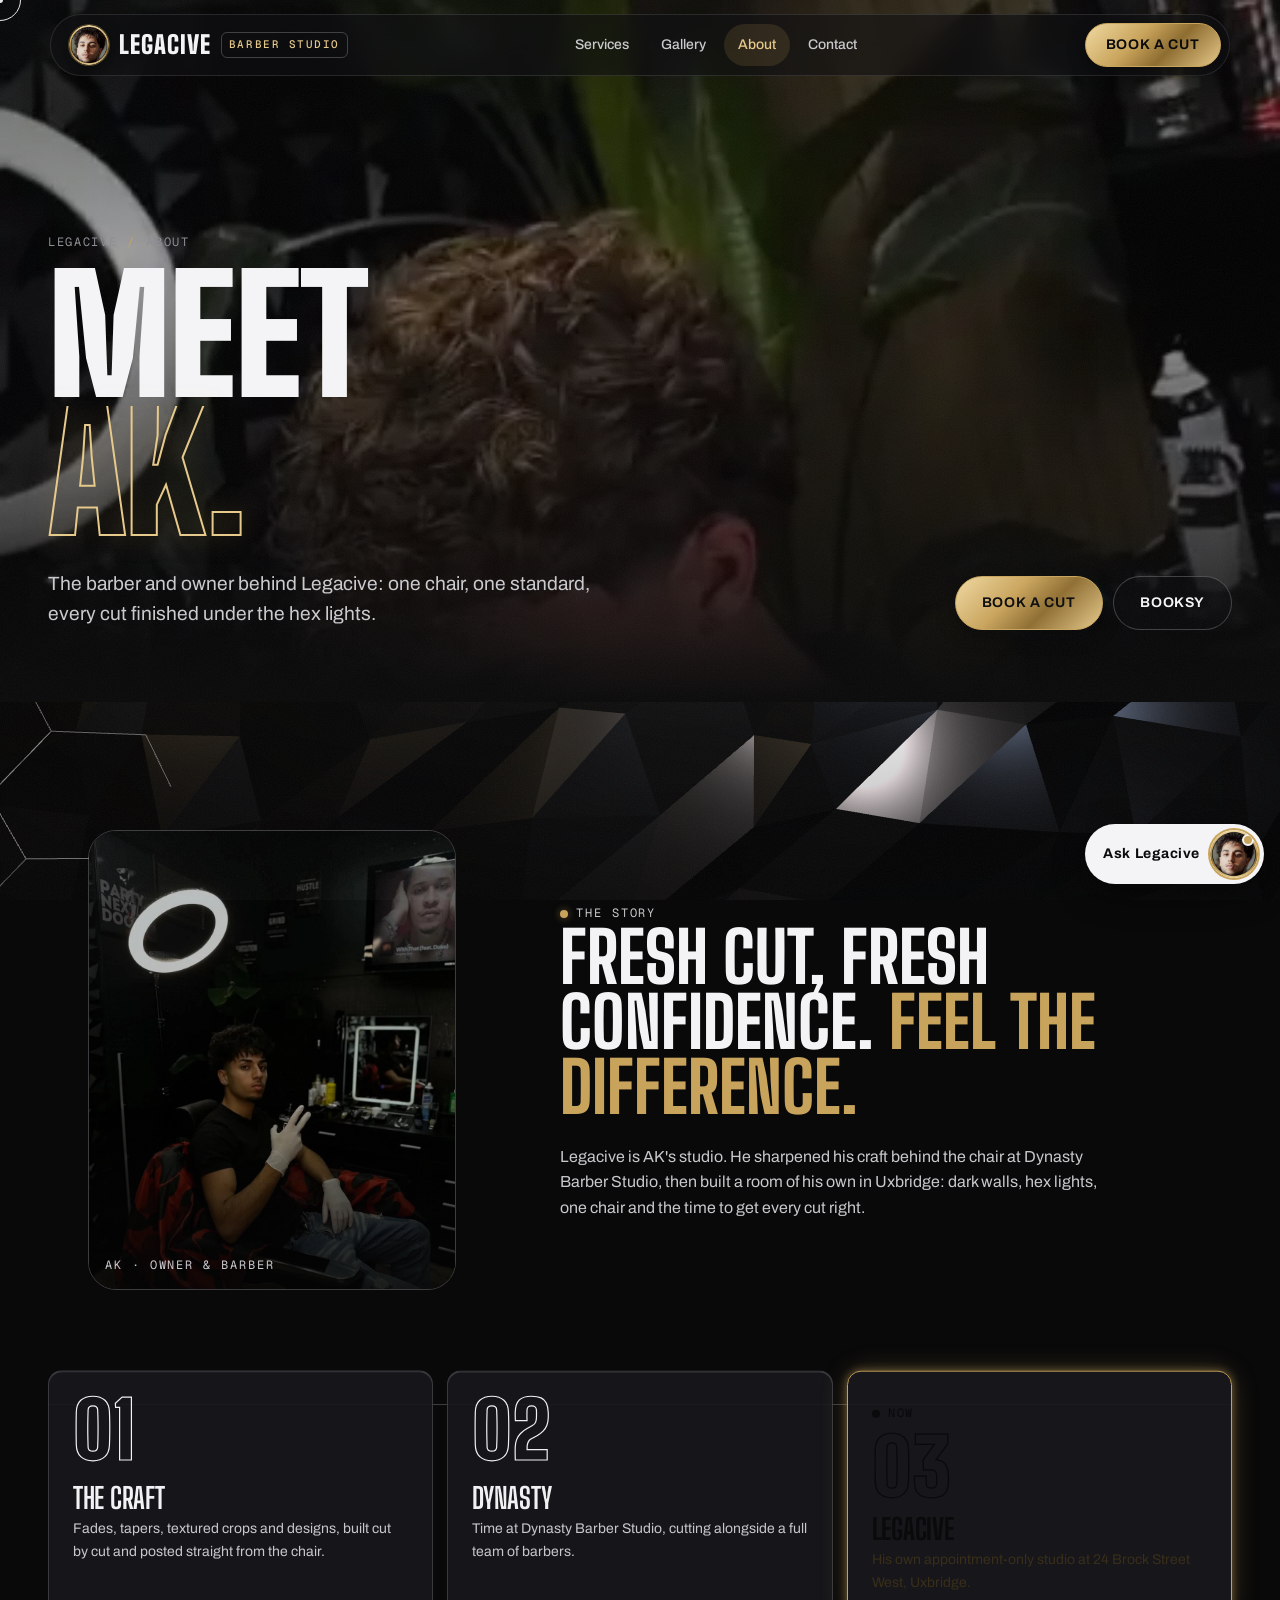
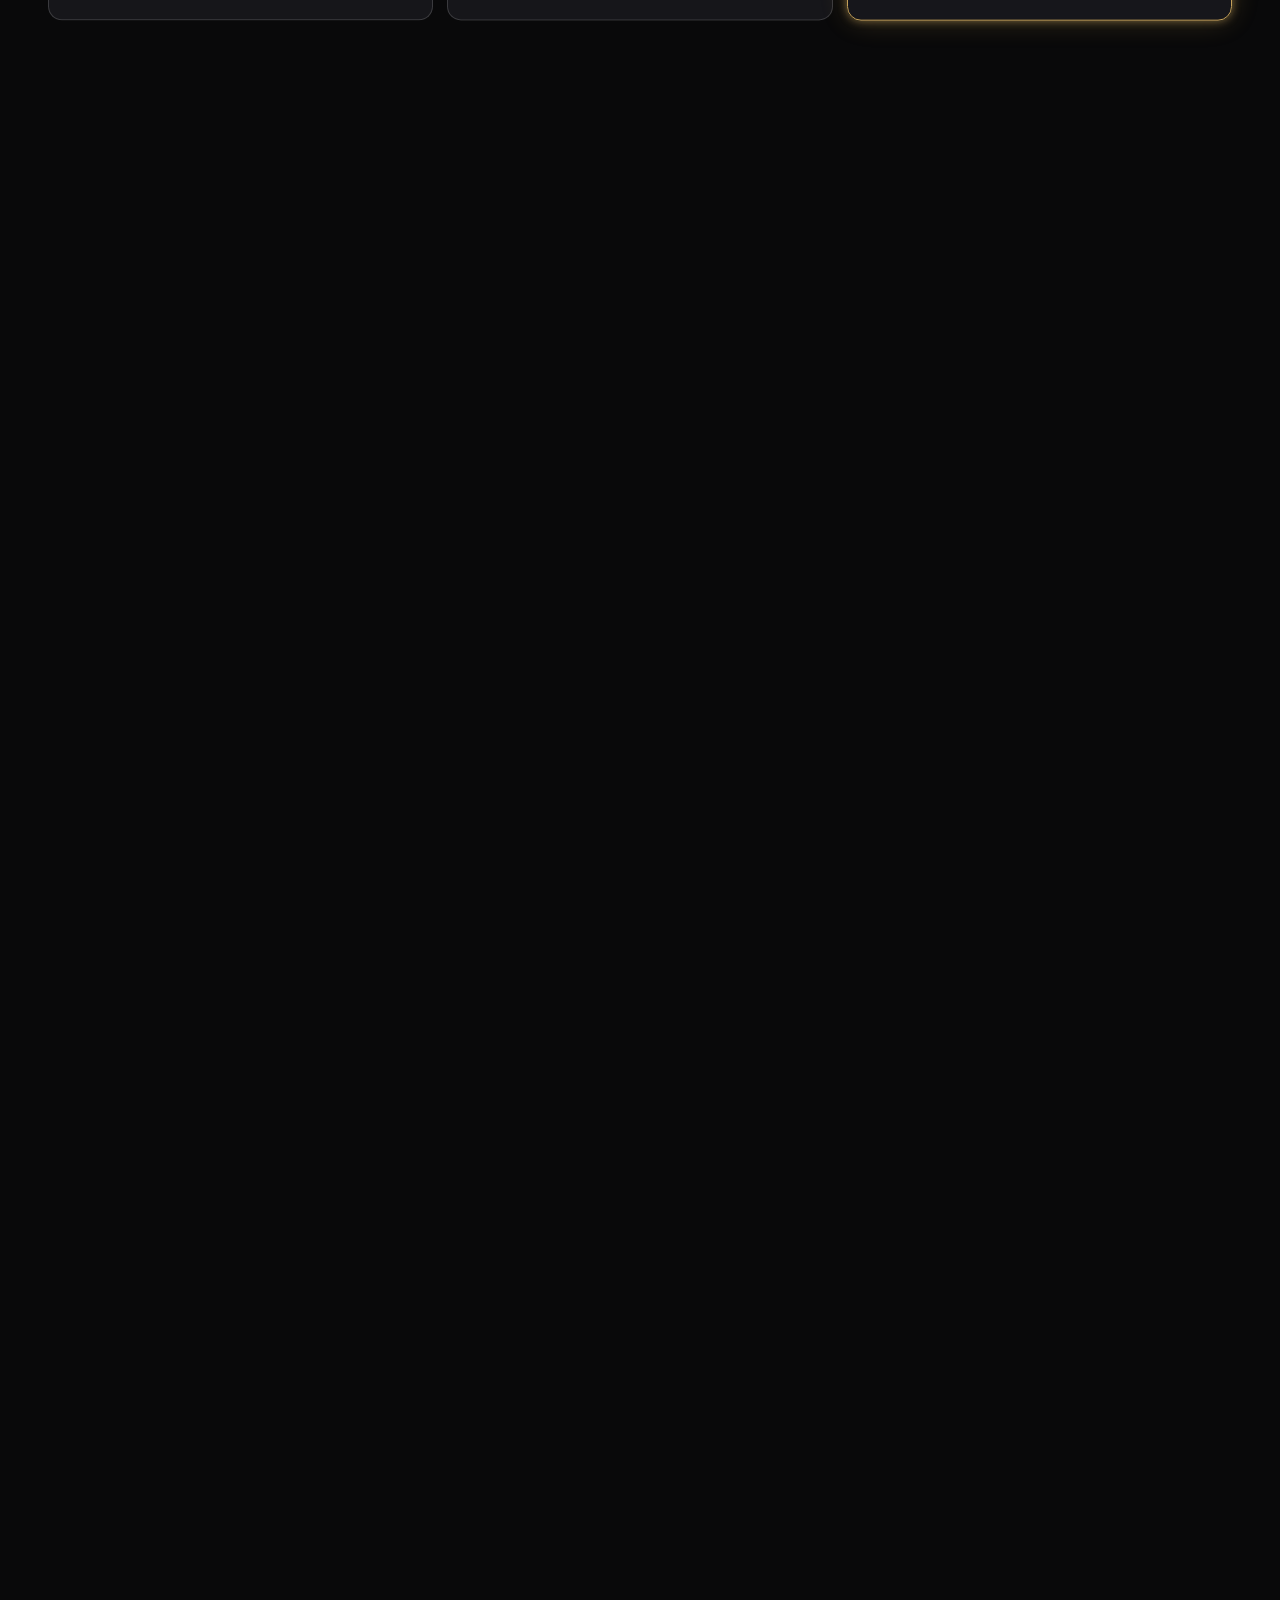
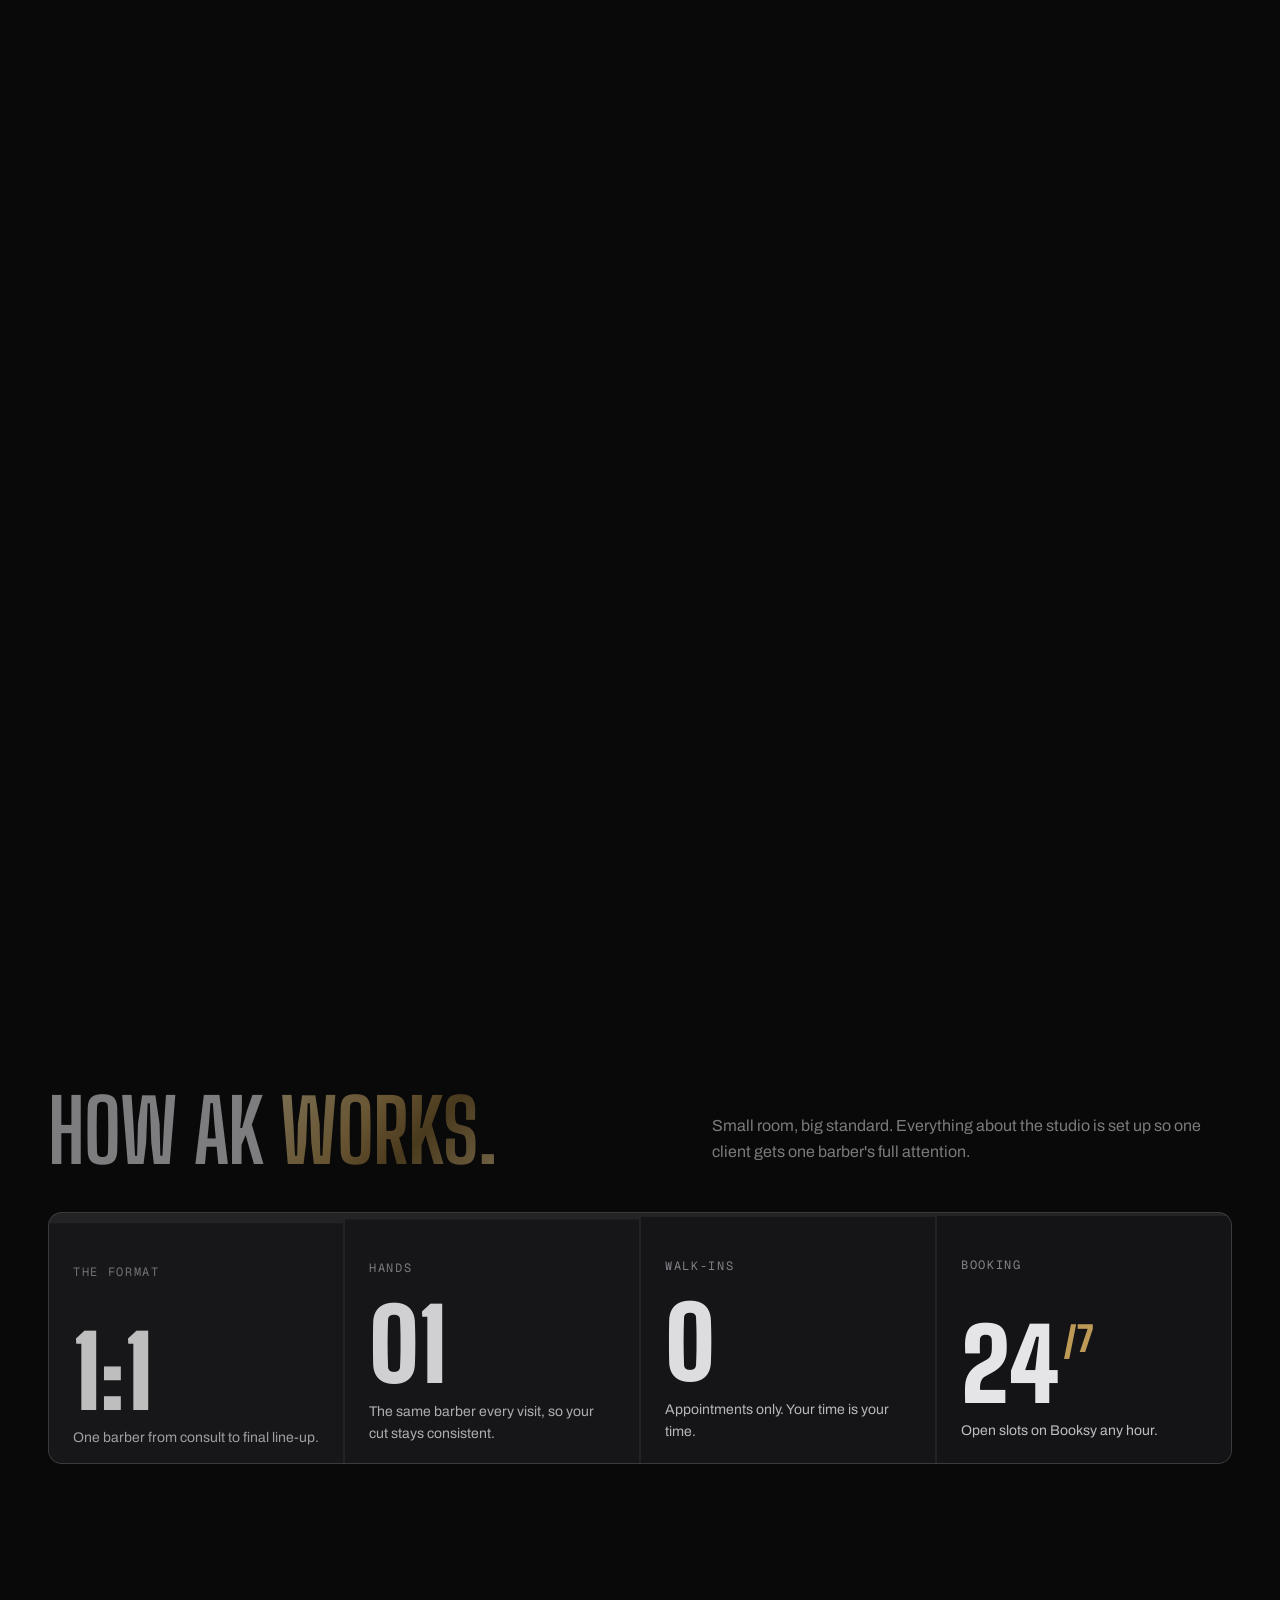
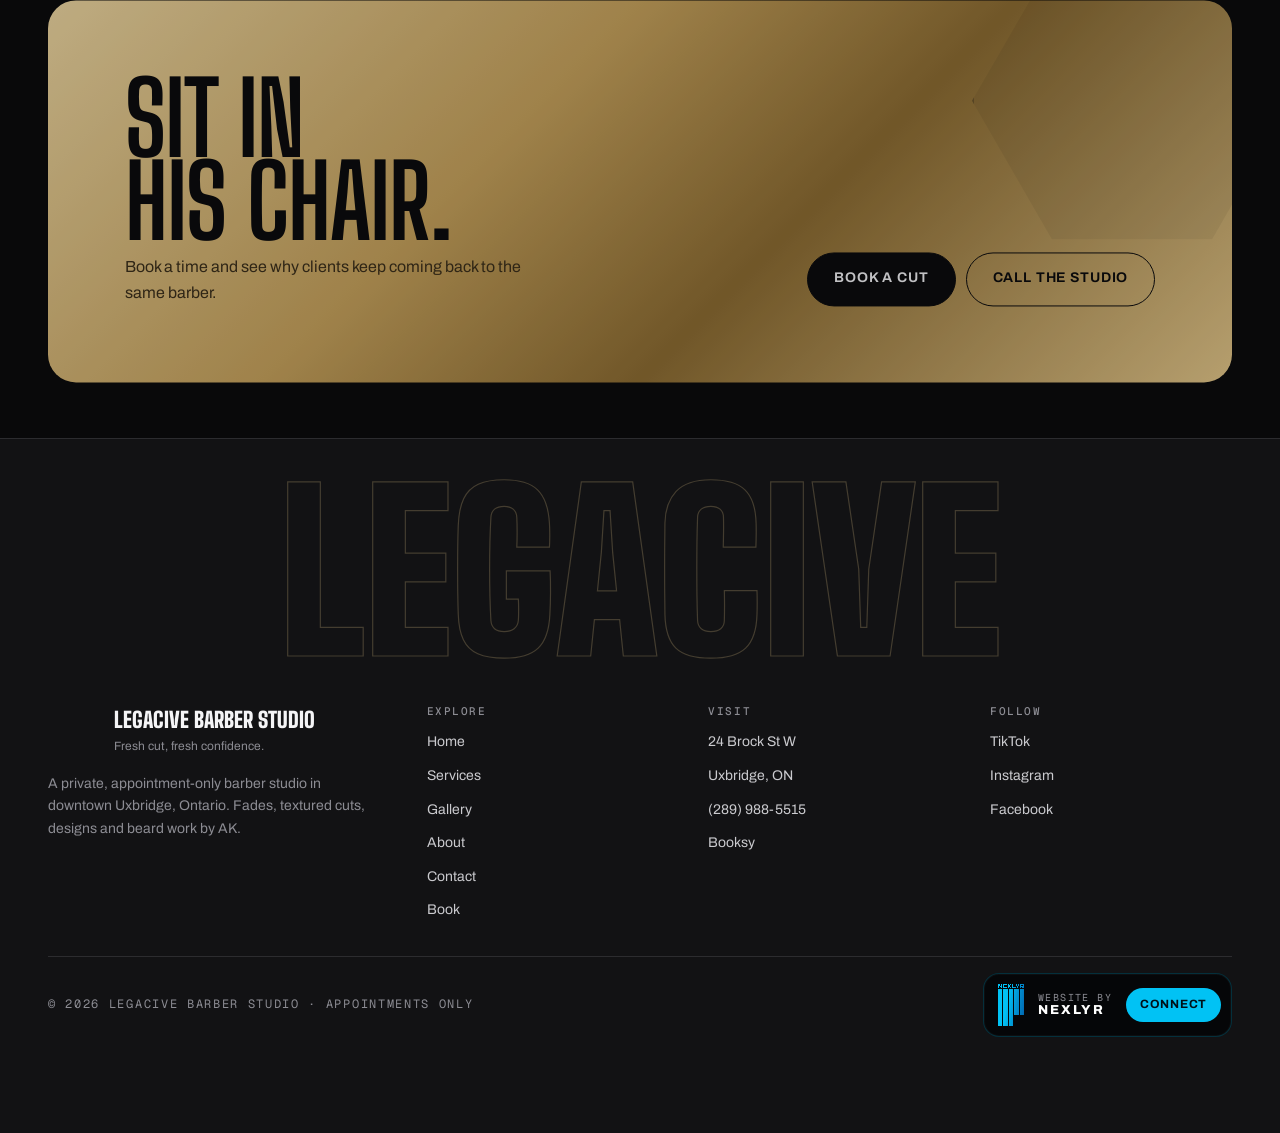
==== about.html @ 31c73467 "Rebuild as 6-page site with separate assets: face logo, hero showreel, page transitions, gallery gri" ====
<!doctype html>
<html lang="en">
<head>
<meta charset="utf-8">
<meta name="viewport" content="width=device-width, initial-scale=1, viewport-fit=cover">
<title>About AK · Legacive Barber Studio, Uxbridge</title>
<meta name="description" content="Meet AK, the barber and owner of Legacive Barber Studio, an appointment-only studio on Brock Street in Uxbridge, Ontario.">
<meta name="theme-color" content="#09090a">
<meta property="og:title" content="About AK · Legacive Barber Studio, Uxbridge">
<meta property="og:description" content="Meet AK, the barber and owner of Legacive Barber Studio, an appointment-only studio on Brock Street in Uxbridge, Ontario.">
<meta property="og:image" content="assets/img/logo.png">
<link rel="icon" type="image/png" href="favicon.png">
<link rel="apple-touch-icon" href="apple-touch-icon.png">
<link rel="preconnect" href="https://fonts.googleapis.com">
<link rel="preconnect" href="https://fonts.gstatic.com" crossorigin>
<link href="https://fonts.googleapis.com/css2?family=Big+Shoulders+Display:wght@600;800;900&amp;family=Archivo:wdth,wght@62..125,300..800&amp;family=Geist+Mono:wght@400;500&amp;display=swap" rel="stylesheet">
<link rel="stylesheet" href="assets/css/style.css">
<link rel="preload" as="script" href="assets/vendor/gsap.min.js">
<script>document.documentElement.classList.add('js');try{if(sessionStorage.getItem('lg_wipe')){document.documentElement.classList.add('is-entering');sessionStorage.removeItem('lg_wipe')}}catch(e){}</script>
<script type="application/ld+json">{"@context":"https://schema.org","@type":"BarberShop","name":"Legacive Barber Studio","image":"assets/img/logo.png","telephone":"+1-289-988-5515","priceRange":"$$","address":{"@type":"PostalAddress","streetAddress":"24 Brock Street W","addressLocality":"Uxbridge","addressRegion":"ON","addressCountry":"CA"},"url":"https://legacive.booksy.com/a","sameAs":["https://www.tiktok.com/@legacive.barbershop"]}</script>
</head>
<body data-page="about">
<a class="sr-only" href="#main">Skip to content</a>
<div class="bg-fallback" aria-hidden="true"></div>
<canvas id="bg" aria-hidden="true"></canvas>
<div class="veil" aria-hidden="true"></div>
<div class="grain" aria-hidden="true"></div>
<div class="progress" aria-hidden="true"></div>
<div class="wipe" aria-hidden="true"><div class="wipe__hex"></div><img class="wipe__logo" src="assets/img/logo.webp" alt=""></div>
<div class="cursor" aria-hidden="true"><span>VIEW</span></div><div class="cursor-dot" aria-hidden="true"></div>
<header class="nav" id="nav">
  <a href="index.html" class="brand" aria-label="Legacive Barber Studio home"><img class="brand__logo" src="assets/img/logo.webp" alt="" width="40" height="40">Legacive <b>BARBER STUDIO</b></a>
  <ul class="nav__links"><li><a href="services.html" data-nav="services">Services</a></li><li><a href="gallery.html" data-nav="gallery">Gallery</a></li><li><a href="about.html" data-nav="about">About</a></li><li><a href="contact.html" data-nav="contact">Contact</a></li></ul>
  <a href="book.html" class="btn btn--gold nav__cta mag" data-nav="book">Book a cut</a>
  <button class="nav__burger" aria-label="Open menu" aria-expanded="false" aria-controls="menu"><span></span></button>
</header>
<nav class="menu" id="menu" aria-label="Mobile"><a href="index.html" data-nav="home">Home <small>01</small></a><a href="services.html" data-nav="services">Services <small>02</small></a><a href="gallery.html" data-nav="gallery">Gallery <small>03</small></a><a href="about.html" data-nav="about">About <small>04</small></a><a href="contact.html" data-nav="contact">Contact <small>05</small></a><a href="book.html" data-nav="book">Book <small>06</small></a><a class="menu__call" href="tel:+12899885515">Call (289) 988-5515</a></nav>
<main id="main">
<section class="phero" aria-label="Meet AK.">
  <div class="phero__media"><img src="assets/img/poster_studio.webp" alt=""><video data-auto muted playsinline loop preload="metadata" poster="assets/img/poster_studio.webp" src="assets/video/studio.mp4" aria-hidden="true"></video></div>
  <div class="phero__inner wrap">
    <div class="crumbs mono"><a href="index.html">Legacive</a><span>/</span>About</div>
    <h1 aria-label="Meet AK."><span class="line split">Meet</span><span class="line split o">AK.</span></h1>
    <div class="phero__row"><p>The barber and owner behind Legacive: one chair, one standard, every cut finished under the hex lights.</p><div class="phero__acts"><a class="btn btn--gold mag" href="book.html">Book a cut</a><a class="btn btn--ghost mag" href="https://legacive.booksy.com/a" target="_blank" rel="noopener">Booksy</a></div></div>
  </div>
</section>
<section class="story" id="story" aria-labelledby="story-h">
  <div class="wrap">
    <div class="story__grid">
      <figure class="story__pic rv"><img src="assets/img/ak_chair.webp" alt="AK, barber and owner of Legacive, at his station" loading="lazy"><figcaption class="tag">AK · owner &amp; barber</figcaption></figure>
      <div class="story__copy">
        <span class="tag rv"><span class="dot"></span>The story</span><h2 id="story-h" class="sr-only">AK's story</h2>
        <blockquote class="rv">Fresh cut, fresh confidence. <span>Feel the difference.</span></blockquote>
        <p class="rv">Legacive is AK's studio. He sharpened his craft behind the chair at Dynasty Barber Studio, then built a room of his own in Uxbridge: dark walls, hex lights, one chair and the time to get every cut right.</p>
      </div>
    </div>
    <div class="timeline">
      <div class="glass rv"><span class="glass__v">01</span><h3>The craft</h3><p>Fades, tapers, textured crops and designs, built cut by cut and posted straight from the chair.</p></div>
      <div class="glass rv"><span class="glass__v">02</span><h3>Dynasty</h3><p>Time at Dynasty Barber Studio, cutting alongside a full team of barbers.</p></div>
      <div class="glass glass--now rv"><span class="tag"><span class="dot"></span>Now</span><span class="glass__v" style="display:block;margin-top:10px">03</span><h3>Legacive</h3><p>His own appointment-only studio at 24 Brock Street West, Uxbridge.</p></div>
    </div>
  </div>
</section>
<section class="ceil" id="studio" aria-labelledby="ceil-h">
  <div class="ceil__pin wrap">
    <div class="ceil__art" aria-hidden="true"><div class="ceil__photos"><img src="assets/img/hex.webp" alt=""><img src="assets/img/room.webp" alt=""><img src="assets/img/ak_chair.webp" alt=""></div><svg class="hex-svg hex-big" viewBox="-130 -130 260 260"></svg></div>
    <div class="ceil__copy">
      <span class="tag"><span class="dot"></span>The studio</span>
      <h2 id="ceil-h">Built under <span class="au">hex light.</span></h2>
      <p>A blacked-out room, faceted 3D walls, a hexagon light ceiling and a ring light on every cut. Lighting this clean shows every line, so nothing leaves the chair unfinished.</p>
      <ul class="ceil__list"><li><span>Ceiling</span><span>Hexagon LED grid</span></li><li><span>Walls</span><span>Faceted black 3D panels</span></li><li><span>At the chair</span><span>Ring light + mirror light</span></li><li><span>Format</span><span>Private, one client at a time</span></li></ul>
    </div>
  </div>
</section>
<section class="facts wrap" aria-labelledby="facts-h">
  <div class="facts__head"><h2 id="facts-h" class="rv">How AK <span class="au">works.</span></h2><p class="rv">Small room, big standard. Everything about the studio is set up so one client gets one barber's full attention.</p></div>
  <div class="facts__grid">
    <div class="slab rv"><span class="mono">The format</span><div><div class="slab__num">1:1</div><p>One barber from consult to final line-up.</p></div></div>
    <div class="slab rv"><span class="mono">Hands</span><div><div class="slab__num">01</div><p>The same barber every visit, so your cut stays consistent.</p></div></div>
    <div class="slab rv"><span class="mono">Walk-ins</span><div><div class="slab__num">0</div><p>Appointments only. Your time is your time.</p></div></div>
    <div class="slab rv"><span class="mono">Booking</span><div><div class="slab__num">24<sup>/7</sup></div><p>Open slots on Booksy any hour.</p></div></div>
  </div>
</section>
<section class="wrap"><div class="band rv"><div><h2>Sit in<br>his chair.</h2><p>Book a time and see why clients keep coming back to the same barber.</p></div><div class="band__acts"><a class="btn mag" href="book.html">Book a cut</a><a class="btn btn--line" href="tel:+12899885515">Call the studio</a></div></div></section>
</main>
<footer class="foot">
  <div class="wrap">
    <div class="foot__big" aria-hidden="true">LEGACIVE</div>
    <div class="foot__cols">
      <div><div class="foot__brand"><img class="foot__logo" src="assets/img/logo.webp" alt="" width="54" height="54"><div><strong>Legacive Barber Studio</strong><span>Fresh cut, fresh confidence.</span></div></div><p>A private, appointment-only barber studio in downtown Uxbridge, Ontario. Fades, textured cuts, designs and beard work by AK.</p></div>
      <div><h4>Explore</h4><ul><li><a href="index.html">Home</a></li><li><a href="services.html">Services</a></li><li><a href="gallery.html">Gallery</a></li><li><a href="about.html">About</a></li><li><a href="contact.html">Contact</a></li><li><a href="book.html">Book</a></li></ul></div>
      <div><h4>Visit</h4><ul><li><a href="https://www.google.com/maps/search/?api=1&amp;query=24%20Brock%20Street%20West%2C%20Uxbridge%2C%20Ontario" target="_blank" rel="noopener">24 Brock St W</a></li><li><a href="https://www.google.com/maps/search/?api=1&amp;query=24%20Brock%20Street%20West%2C%20Uxbridge%2C%20Ontario" target="_blank" rel="noopener">Uxbridge, ON</a></li><li><a href="tel:+12899885515">(289) 988-5515</a></li><li><a href="https://legacive.booksy.com/a" target="_blank" rel="noopener">Booksy</a></li></ul></div>
      <div><h4>Follow</h4><ul><li><a href="https://www.tiktok.com/@legacive.barbershop" target="_blank" rel="noopener">TikTok</a></li><li><a href="https://www.instagram.com/legacive_barberstudio.uxbridge/" target="_blank" rel="noopener">Instagram</a></li><li><a href="https://www.facebook.com/Legacive.barbershop" target="_blank" rel="noopener">Facebook</a></li></ul></div>
    </div>
    <div class="foot__legal">
      <span class="mono">© <span id="yr"></span> Legacive Barber Studio · Appointments only</span>
      <a class="nx" href="https://nexlyr.solutions" target="_blank" rel="noopener" aria-label="Website by Nexlyr Solutions"><svg class="nx__mark" viewBox="0 0 631 1011" aria-hidden="true" shape-rendering="crispEdges"><defs><linearGradient id="nxg" gradientUnits="userSpaceOnUse" x1="277.4" y1="43.9" x2="724.3" y2="114.7"><stop offset="0" stop-color="#01C2F4"/><stop offset="1" stop-color="#0169B3"/></linearGradient></defs><g fill="url(#nxg)"><rect x="2.5" y="1.0" width="27.2" height="6.8"/><rect x="70.5" y="1.0" width="27.2" height="6.8"/><rect x="124.9" y="1.0" width="88.4" height="6.8"/><rect x="233.7" y="1.0" width="27.2" height="6.8"/><rect x="294.9" y="1.0" width="27.2" height="6.8"/><rect x="342.5" y="1.0" width="27.2" height="6.8"/><rect x="430.9" y="1.0" width="27.2" height="6.8"/><rect x="492.1" y="1.0" width="27.2" height="6.8"/><rect x="539.7" y="1.0" width="74.8" height="6.8"/><rect x="2.5" y="7.8" width="34.0" height="6.8"/><rect x="70.5" y="7.8" width="27.2" height="6.8"/><rect x="124.9" y="7.8" width="88.4" height="6.8"/><rect x="233.7" y="7.8" width="27.2" height="6.8"/><rect x="294.9" y="7.8" width="27.2" height="6.8"/><rect x="342.5" y="7.8" width="27.2" height="6.8"/><rect x="430.9" y="7.8" width="27.2" height="6.8"/><rect x="492.1" y="7.8" width="27.2" height="6.8"/><rect x="539.7" y="7.8" width="81.6" height="6.8"/><rect x="2.5" y="14.6" width="34.0" height="6.8"/><rect x="70.5" y="14.6" width="27.2" height="6.8"/><rect x="124.9" y="14.6" width="27.2" height="6.8"/><rect x="233.7" y="14.6" width="34.0" height="6.8"/><rect x="288.1" y="14.6" width="34.0" height="6.8"/><rect x="342.5" y="14.6" width="27.2" height="6.8"/><rect x="430.9" y="14.6" width="27.2" height="6.8"/><rect x="492.1" y="14.6" width="27.2" height="6.8"/><rect x="539.7" y="14.6" width="27.2" height="6.8"/><rect x="600.9" y="14.6" width="27.2" height="6.8"/><rect x="2.5" y="21.4" width="40.8" height="6.8"/><rect x="70.5" y="21.4" width="27.2" height="6.8"/><rect x="124.9" y="21.4" width="27.2" height="6.8"/><rect x="240.5" y="21.4" width="34.0" height="6.8"/><rect x="281.3" y="21.4" width="34.0" height="6.8"/><rect x="342.5" y="21.4" width="27.2" height="6.8"/><rect x="430.9" y="21.4" width="27.2" height="6.8"/><rect x="492.1" y="21.4" width="27.2" height="6.8"/><rect x="539.7" y="21.4" width="27.2" height="6.8"/><rect x="600.9" y="21.4" width="27.2" height="6.8"/><rect x="2.5" y="28.2" width="47.6" height="6.8"/><rect x="70.5" y="28.2" width="27.2" height="6.8"/><rect x="124.9" y="28.2" width="27.2" height="6.8"/><rect x="247.3" y="28.2" width="61.2" height="6.8"/><rect x="342.5" y="28.2" width="27.2" height="6.8"/><rect x="437.7" y="28.2" width="27.2" height="6.8"/><rect x="485.3" y="28.2" width="27.2" height="6.8"/><rect x="539.7" y="28.2" width="27.2" height="6.8"/><rect x="600.9" y="28.2" width="27.2" height="6.8"/><rect x="2.5" y="35.0" width="54.4" height="6.8"/><rect x="70.5" y="35.0" width="27.2" height="6.8"/><rect x="124.9" y="35.0" width="27.2" height="6.8"/><rect x="254.1" y="35.0" width="47.6" height="6.8"/><rect x="342.5" y="35.0" width="27.2" height="6.8"/><rect x="444.5" y="35.0" width="27.2" height="6.8"/><rect x="478.5" y="35.0" width="27.2" height="6.8"/><rect x="539.7" y="35.0" width="27.2" height="6.8"/><rect x="600.9" y="35.0" width="27.2" height="6.8"/><rect x="2.5" y="41.8" width="27.2" height="6.8"/><rect x="36.5" y="41.8" width="27.2" height="6.8"/><rect x="70.5" y="41.8" width="27.2" height="6.8"/><rect x="124.9" y="41.8" width="81.6" height="6.8"/><rect x="260.9" y="41.8" width="34.0" height="6.8"/><rect x="342.5" y="41.8" width="27.2" height="6.8"/><rect x="451.3" y="41.8" width="47.6" height="6.8"/><rect x="539.7" y="41.8" width="27.2" height="6.8"/><rect x="600.9" y="41.8" width="27.2" height="6.8"/><rect x="2.5" y="48.6" width="27.2" height="6.8"/><rect x="36.5" y="48.6" width="27.2" height="6.8"/><rect x="70.5" y="48.6" width="27.2" height="6.8"/><rect x="124.9" y="48.6" width="81.6" height="6.8"/><rect x="260.9" y="48.6" width="34.0" height="6.8"/><rect x="342.5" y="48.6" width="27.2" height="6.8"/><rect x="458.1" y="48.6" width="34.0" height="6.8"/><rect x="539.7" y="48.6" width="27.2" height="6.8"/><rect x="600.9" y="48.6" width="27.2" height="6.8"/><rect x="2.5" y="55.4" width="27.2" height="6.8"/><rect x="43.3" y="55.4" width="54.4" height="6.8"/><rect x="124.9" y="55.4" width="27.2" height="6.8"/><rect x="254.1" y="55.4" width="47.6" height="6.8"/><rect x="342.5" y="55.4" width="27.2" height="6.8"/><rect x="464.9" y="55.4" width="27.2" height="6.8"/><rect x="539.7" y="55.4" width="81.6" height="6.8"/><rect x="2.5" y="62.2" width="27.2" height="6.8"/><rect x="43.3" y="62.2" width="54.4" height="6.8"/><rect x="124.9" y="62.2" width="27.2" height="6.8"/><rect x="247.3" y="62.2" width="61.2" height="6.8"/><rect x="342.5" y="62.2" width="27.2" height="6.8"/><rect x="464.9" y="62.2" width="27.2" height="6.8"/><rect x="539.7" y="62.2" width="74.8" height="6.8"/><rect x="2.5" y="69.0" width="27.2" height="6.8"/><rect x="50.1" y="69.0" width="47.6" height="6.8"/><rect x="124.9" y="69.0" width="27.2" height="6.8"/><rect x="240.5" y="69.0" width="34.0" height="6.8"/><rect x="281.3" y="69.0" width="34.0" height="6.8"/><rect x="342.5" y="69.0" width="27.2" height="6.8"/><rect x="464.9" y="69.0" width="27.2" height="6.8"/><rect x="539.7" y="69.0" width="27.2" height="6.8"/><rect x="580.5" y="69.0" width="34.0" height="6.8"/><rect x="2.5" y="75.8" width="27.2" height="6.8"/><rect x="56.9" y="75.8" width="40.8" height="6.8"/><rect x="124.9" y="75.8" width="27.2" height="6.8"/><rect x="233.7" y="75.8" width="34.0" height="6.8"/><rect x="288.1" y="75.8" width="34.0" height="6.8"/><rect x="342.5" y="75.8" width="27.2" height="6.8"/><rect x="464.9" y="75.8" width="27.2" height="6.8"/><rect x="539.7" y="75.8" width="27.2" height="6.8"/><rect x="587.3" y="75.8" width="34.0" height="6.8"/><rect x="2.5" y="82.6" width="27.2" height="6.8"/><rect x="63.7" y="82.6" width="34.0" height="6.8"/><rect x="124.9" y="82.6" width="88.4" height="6.8"/><rect x="233.7" y="82.6" width="27.2" height="6.8"/><rect x="294.9" y="82.6" width="27.2" height="6.8"/><rect x="342.5" y="82.6" width="88.4" height="6.8"/><rect x="464.9" y="82.6" width="27.2" height="6.8"/><rect x="539.7" y="82.6" width="27.2" height="6.8"/><rect x="594.1" y="82.6" width="34.0" height="6.8"/><rect x="2.5" y="89.4" width="27.2" height="6.8"/><rect x="70.5" y="89.4" width="27.2" height="6.8"/><rect x="124.9" y="89.4" width="88.4" height="6.8"/><rect x="233.7" y="89.4" width="27.2" height="6.8"/><rect x="294.9" y="89.4" width="27.2" height="6.8"/><rect x="342.5" y="89.4" width="88.4" height="6.8"/><rect x="464.9" y="89.4" width="27.2" height="6.8"/><rect x="539.7" y="89.4" width="27.2" height="6.8"/><rect x="600.9" y="89.4" width="27.2" height="6.8"/><rect x="0" y="128" width="98.5" height="883"/><rect x="133.25" y="128" width="98.5" height="883"/><rect x="266.5" y="128" width="98.5" height="883"/><rect x="399.75" y="128" width="98.5" height="630"/><rect x="533" y="128" width="98.5" height="630"/></g></svg><span class="nx__txt"><small>Website by</small><b>NEXLYR</b></span><span class="nx__go">Connect</span></a>
    </div>
  </div>
</footer>
<button class="bot-fab" id="botFab" aria-controls="bot" aria-expanded="false"><span class="bot-fab__label">Ask Legacive</span><span class="bot-fab__av"><img src="assets/img/logo.webp" alt=""><span class="bot-fab__dot"></span></span></button>
<section class="bot" id="bot" role="dialog" aria-label="Legacive assistant">
  <div class="bot__head"><img src="assets/img/logo.webp" alt=""><div class="bot__title"><strong>Legacive assistant</strong><span><span class="dot"></span>Usually instant</span></div><button class="bot__icon" id="botClose" aria-label="Close chat"><svg viewBox="0 0 24 24" fill="none" stroke="currentColor" stroke-width="2" stroke-linecap="round"><path d="M6 6l12 12M18 6 6 18"/></svg></button></div>
  <div class="bot__log" id="botLog" aria-live="polite"></div>
  <div class="bot__chips" id="botChips"></div>
  <div class="bot__err" id="botErr"></div>
  <form class="bot__form" id="botForm"><input id="botIn" autocomplete="off" placeholder="Ask about prices, booking, location…" aria-label="Your question"><button type="submit" aria-label="Send"><svg viewBox="0 0 24 24" fill="none" stroke="currentColor" stroke-width="1.8" stroke-linecap="round" stroke-linejoin="round" aria-hidden="true"><path d="M5 12h14M13 6l6 6-6 6"/></svg></button></form>
</section>
<div class="lb" id="lb" hidden role="dialog" aria-modal="true" aria-label="Photo viewer">
  <button class="lb__btn lb__close" aria-label="Close"><svg viewBox="0 0 24 24" fill="none" stroke="currentColor" stroke-width="2" stroke-linecap="round"><path d="M6 6l12 12M18 6 6 18"/></svg></button>
  <button class="lb__btn lb__prev" aria-label="Previous photo"><svg viewBox="0 0 24 24" fill="none" stroke="currentColor" stroke-width="2" stroke-linecap="round" stroke-linejoin="round"><path d="M15 6l-6 6 6 6"/></svg></button>
  <figure class="lb__fig"><img id="lbImg" alt=""><figcaption><span id="lbCap"></span><span class="mono" id="lbNum"></span></figcaption></figure>
  <button class="lb__btn lb__next" aria-label="Next photo"><svg viewBox="0 0 24 24" fill="none" stroke="currentColor" stroke-width="2" stroke-linecap="round" stroke-linejoin="round"><path d="M9 6l6 6-6 6"/></svg></button>
</div>
<script defer src="assets/vendor/gsap.min.js"></script>
<script defer src="assets/vendor/ScrollTrigger.min.js"></script>
<script defer src="assets/vendor/lenis.min.js"></script>
<script defer src="assets/js/data.js"></script>
<script defer src="assets/js/main.js"></script>
</body>
</html>
---- assets/css/style.css ----
/* Hallmark · genre: atmospheric (client-overridden: maximal) · macrostructure: bespoke "Cinema Reel" (Verzish DNA)
 * theme: studied-DNA (source: hashirykw/verzish + the shop's own interior) · palette sampled from the studio:
 *   faceted black wall #09090a/#121214 · LED hex light #f4f4f6 · chrome #b0b0b5 · brass accent #c9a45c (from the shop's flyer wordmark)
 * display: Big Shoulders Display · body: Archivo · data: Geist Mono · nav: N5 floating pill · footer: Ft5 statement
 * gallery: Vision Properties 3D drag ring · background: Three.js faceted wall lit by the cursor
 * pre-emit critique: P5 H4 E5 S5 R3 V5 (restraint lowered at client request) · prices marked to confirm, no invented stats or reviews
 */
:root{
  --color-ink:#09090a;
  --color-ink-2:#121214;
  --color-ink-3:#1c1c1f;
  --color-disc:#0b0b0c;
  --color-steel:#36363c;
  --color-line:rgb(230 230 235 / .12);
  --color-line-2:rgb(230 230 235 / .24);
  --color-mute:#8c8c93;
  --color-soft:#cacace;
  --color-silver:#b0b0b5;
  --color-glow:#f4f4f6;
  --color-gold:#c9a45c;
  --color-gold-hi:#e6c98a;
  --color-gold-deep:#3b2f1a;
  --color-cool:#1d2126;
  --chrome:linear-gradient(180deg,#fbfbfc 0%,#d9dbde 30%,#8e9197 50%,#c9cbcf 68%,#f2f3f5 100%);
  --chrome-soft:linear-gradient(135deg,#ecedef 0%,#bcbfc4 40%,#f5f6f7 60%,#a9acb2 100%);
  --brass:linear-gradient(135deg,#f0d9a2 0%,#c9a45c 38%,#8e6d31 62%,#e6c98a 100%);
  --glow-sm:0 0 6px rgb(244 244 246 / .55),0 0 18px rgb(244 244 246 / .22);
  --glow-lg:0 0 10px rgb(244 244 246 / .6),0 0 40px rgb(244 244 246 / .22),0 0 90px rgb(244 244 246 / .1);
  --glow-gold:0 0 8px rgb(201 164 92 / .55),0 0 30px rgb(201 164 92 / .25);
  --font-display:'Big Shoulders Display','Oswald','Arial Narrow',Impact,sans-serif;
  --font-body:'Archivo',system-ui,-apple-system,'Segoe UI',sans-serif;
  --font-mono:'Geist Mono',ui-monospace,'SFMono-Regular',Menlo,monospace;
  --space-2xs:4px;--space-xs:8px;--space-sm:12px;--space-md:16px;--space-lg:24px;--space-xl:40px;--space-2xl:64px;--space-3xl:112px;
  --text-xs:.75rem;--text-sm:.875rem;--text-md:1rem;--text-lg:1.25rem;--text-xl:clamp(1.5rem,1.1rem + 1.6vw,2.25rem);
  --text-2xl:clamp(2.5rem,1.4rem + 5vw,5.5rem);--text-display:clamp(5.2rem,2rem + 13vw,17rem);
  --radius-sm:6px;--radius-md:14px;--radius-lg:28px;--radius-pill:999px;
  --ease-out:cubic-bezier(.16,1,.3,1);--ease-in:cubic-bezier(.7,0,.84,0);--ease-in-out:cubic-bezier(.65,0,.35,1);
  --dur-fast:160ms;--dur-base:320ms;--dur-slow:900ms;
  --maxw:1320px;--gutter:clamp(18px,4vw,48px);
  --nx-cyan:#01c2f4;--nx-blue:#0169b3;
  box-sizing:border-box;
}
*,*::before,*::after{box-sizing:inherit}
html{scrollbar-width:thin;scrollbar-color:var(--color-steel) var(--color-ink)}
::-webkit-scrollbar{width:10px;height:10px}
::-webkit-scrollbar-track{background:var(--color-ink)}
::-webkit-scrollbar-thumb{background:var(--color-steel);border-radius:10px;border:2px solid var(--color-ink)}
::-webkit-scrollbar-thumb:hover{background:var(--color-gold)}
html{overflow-x:clip;scroll-padding-top:90px;background:var(--color-ink);color-scheme:dark}
body{margin:0;overflow-x:clip;background:transparent;color:var(--color-soft);font-family:var(--font-body);font-size:var(--text-md);line-height:1.6;-webkit-font-smoothing:antialiased}
img,video,svg,canvas{max-width:100%;display:block}
a{color:inherit;text-decoration:none}
button{font:inherit;color:inherit;background:none;border:0;cursor:pointer}
:focus-visible{outline:2px solid var(--color-gold-hi);outline-offset:3px;border-radius:4px}
::selection{background:var(--color-gold);color:var(--color-ink)}
.sr-only{position:absolute;width:1px;height:1px;overflow:hidden;clip:rect(0 0 0 0);white-space:nowrap}
.wrap{max-width:var(--maxw);margin-inline:auto;padding-inline:var(--gutter)}
h1,h2,h3,h4{font-family:var(--font-display);font-style:normal;color:var(--color-glow);margin:0;line-height:.86;letter-spacing:-.01em;text-transform:uppercase;overflow-wrap:anywhere;min-width:0}
h2 .au,h3 .au{color:transparent;background:var(--brass);-webkit-background-clip:text;background-clip:text}
p{margin:0}
.mono{font-family:var(--font-mono);font-size:var(--text-xs);letter-spacing:.14em;text-transform:uppercase;color:var(--color-mute)}
.tag{display:inline-flex;align-items:center;gap:var(--space-xs);font-family:var(--font-mono);font-size:var(--text-xs);letter-spacing:.16em;text-transform:uppercase;color:var(--color-soft)}
.dot{width:8px;height:8px;border-radius:50%;background:var(--color-gold);box-shadow:var(--glow-gold);animation:pulse 1.8s var(--ease-in-out) infinite}
@keyframes pulse{50%{opacity:.35;transform:scale(.7)}}
main{position:relative;z-index:1}

/* interactive background: faceted black wall (Three.js) */
#bg{position:fixed;inset:0;width:100vw;height:100vh;z-index:0;pointer-events:none}
.bg-fallback{position:fixed;inset:0;z-index:0;pointer-events:none;background:radial-gradient(60% 50% at 20% 20%,var(--color-cool),transparent 70%),radial-gradient(50% 50% at 85% 80%,var(--color-gold-deep),transparent 70%),var(--color-ink)}
.veil{position:fixed;inset:0;z-index:0;pointer-events:none;background:radial-gradient(120% 90% at 50% 40%,transparent 40%,rgb(5 5 6 / .75) 100%)}

/* grain */
.grain{position:fixed;inset:-50%;z-index:90;pointer-events:none;opacity:.08;background-image:url("data:image/svg+xml,%3Csvg xmlns='http://www.w3.org/2000/svg' width='180' height='180'%3E%3Cfilter id='n'%3E%3CfeTurbulence type='fractalNoise' baseFrequency='.85' numOctaves='3' stitchTiles='stitch'/%3E%3CfeColorMatrix values='0 0 0 0 1 0 0 0 0 1 0 0 0 0 1 0 0 0 .9 0'/%3E%3C/filter%3E%3Crect width='100%25' height='100%25' filter='url(%23n)'/%3E%3C/svg%3E");animation:grain 1s steps(6) infinite}
@keyframes grain{0%{transform:translate(0,0)}20%{transform:translate(-4%,3%)}40%{transform:translate(3%,-5%)}60%{transform:translate(-6%,-2%)}80%{transform:translate(5%,4%)}}

/* buttons */
.btn{--bg:transparent;--fg:var(--color-glow);position:relative;display:inline-flex;align-items:center;justify-content:center;gap:10px;height:54px;padding:0 26px;border-radius:var(--radius-pill);background:var(--bg);color:var(--fg);font-family:var(--font-body);font-weight:650;font-size:var(--text-sm);letter-spacing:.06em;text-transform:uppercase;white-space:nowrap;border:1px solid var(--color-line-2);transition:background var(--dur-base) var(--ease-out),color var(--dur-base) var(--ease-out),box-shadow var(--dur-base) var(--ease-out),border-color var(--dur-base) var(--ease-out);isolation:isolate;overflow:hidden}
.btn svg{width:18px;height:18px;flex:none}
.btn--solid{--bg:var(--color-glow);--fg:var(--color-disc);border-color:var(--color-glow);box-shadow:0 6px 18px rgb(5 5 6 / .45)}
.btn--solid:hover{--bg:#fff;box-shadow:0 0 0 3px rgb(244 244 246 / .25),0 8px 24px rgb(5 5 6 / .5)}
.btn--gold{--fg:var(--color-disc);background:var(--brass);border-color:var(--color-gold);box-shadow:0 6px 18px rgb(5 5 6 / .45)}
.btn--gold:hover{box-shadow:0 0 0 3px rgb(201 164 92 / .3),var(--glow-gold)}
.btn--ghost{background:rgb(9 9 10 / .25);backdrop-filter:blur(6px);-webkit-backdrop-filter:blur(6px)}
.btn--ghost:hover{border-color:var(--color-gold);box-shadow:inset 0 0 0 1px var(--color-gold),var(--glow-gold)}
.btn:active{transform:translateY(1px)}
.btn:disabled,.btn[aria-disabled="true"]{opacity:.45;pointer-events:none}
.btn[data-state="loading"]{opacity:.75;pointer-events:none}
.btn[data-state="loading"]::after{content:"";width:14px;height:14px;border-radius:50%;border:2px solid currentColor;border-right-color:transparent;animation:spin .7s linear infinite}
@keyframes spin{to{transform:rotate(360deg)}}

/* cursor */
.cursor,.cursor-dot{position:fixed;left:0;top:0;z-index:200;pointer-events:none;border-radius:50%;transform:translate(-50%,-50%);display:none}
.cursor{width:42px;height:42px;border:1px solid var(--color-glow);mix-blend-mode:difference;transition:width var(--dur-base) var(--ease-out),height var(--dur-base) var(--ease-out),background var(--dur-base);align-items:center;justify-content:center;font-family:var(--font-mono);font-size:10px;letter-spacing:.12em;color:var(--color-ink)}
.cursor-dot{width:6px;height:6px;background:var(--color-glow);mix-blend-mode:difference}
.cursor.is-link{width:58px;height:58px;mix-blend-mode:normal;border-color:var(--color-gold)}
.cursor.is-view{width:92px;height:92px;background:var(--color-gold);border-color:var(--color-gold);mix-blend-mode:normal}
.cursor.is-drag{width:92px;height:92px;background:var(--color-glow);mix-blend-mode:normal}
.cursor span{opacity:0;transition:opacity var(--dur-fast)}
.cursor.is-view span,.cursor.is-drag span{opacity:1}
@media (pointer:fine){.cursor{display:flex}.cursor-dot{display:block}}

.progress{position:fixed;top:0;left:0;height:2px;width:100%;transform-origin:0 50%;transform:scaleX(0);background:var(--brass);box-shadow:var(--glow-gold);z-index:120}

/* preloader: the reel plays inside LEGACIVE, then the camera dives through the I */
.loader{position:fixed;inset:0;z-index:150;background:#000;color:#fff;mix-blend-mode:multiply;display:grid;place-items:center;align-content:center;gap:1.2vw;will-change:transform}
.knock__w{display:flex;overflow:hidden;padding:0 .04em;font-family:var(--font-display);font-weight:900;font-size:clamp(4.6rem,17vw,17rem);line-height:.8;letter-spacing:.01em}
.knock__w span{display:inline-block}
.knock__s{font-family:var(--font-mono);font-size:clamp(11px,1.2vw,15px);letter-spacing:.34em;text-transform:uppercase;text-align:center}
.ld__meta{position:fixed;z-index:151;bottom:6vh;pointer-events:none}
.ld__meta--l{left:var(--gutter);font-family:var(--font-display);font-weight:800;font-size:clamp(2.2rem,5vw,4rem);letter-spacing:.04em;color:var(--color-gold);font-variant-numeric:tabular-nums}
.ld__meta--r{right:var(--gutter)}
@media (max-width:600px){.knock__w{font-size:20vw}.knock__s{letter-spacing:.2em;font-size:10px}}
html:not(.js) .loader,html:not(.js) .ld__meta{display:none}

/* nav — N5 floating pill */
.nav{position:fixed;z-index:100;top:14px;left:50%;transform:translateX(-50%);width:min(calc(100% - 24px),1180px);display:flex;align-items:center;justify-content:space-between;gap:var(--space-md);padding:8px 8px 8px 18px;border-radius:var(--radius-pill);background:rgb(18 18 20 / .6);border:1px solid var(--color-line);backdrop-filter:blur(14px) saturate(1.2);-webkit-backdrop-filter:blur(14px) saturate(1.2);transition:transform var(--dur-slow) var(--ease-out)}
.nav.is-hidden{transform:translate(-50%,-140%)}
.brand{display:flex;align-items:center;gap:10px;font-family:var(--font-display);font-weight:900;font-size:1.55rem;letter-spacing:.04em;color:var(--color-glow);text-transform:uppercase;white-space:nowrap}
.brand__hex{width:34px;height:34px;flex:none;color:var(--color-gold);filter:drop-shadow(0 0 6px rgb(201 164 92 / .5))}
.brand b{font-weight:500;font-size:.68rem;font-family:var(--font-mono);letter-spacing:.14em;padding:3px 7px;border:1px solid var(--color-line-2);border-radius:var(--radius-sm);color:var(--color-gold-hi)}
.nav__links{display:flex;gap:4px;list-style:none;margin:0;padding:0}
.nav__links a{display:block;padding:10px 14px;border-radius:var(--radius-pill);font-size:var(--text-sm);font-weight:500;color:var(--color-soft);white-space:nowrap;transition:background var(--dur-fast),color var(--dur-fast)}
.nav__links a:hover{background:rgb(244 244 246 / .08);color:var(--color-glow)}
.nav__cta{height:44px;padding:0 20px}
.nav__burger{display:none;width:46px;height:46px;border-radius:50%;border:1px solid var(--color-line-2);align-items:center;justify-content:center}
.nav__burger span,.nav__burger span::before{display:block;width:18px;height:1.5px;background:var(--color-glow);position:relative;transition:transform var(--dur-base) var(--ease-out)}
.nav__burger span::before{content:"";position:absolute;top:6px}
.nav__burger span{transform:translateY(-3px)}
.menu-open .nav__burger span{transform:rotate(45deg)}
.menu-open .nav__burger span::before{transform:translateY(-6px) rotate(-90deg)}
.menu{position:fixed;z-index:101;top:78px;right:12px;width:min(260px,calc(100% - 24px));padding:8px;border-radius:20px;background:rgb(18 18 20 / .94);border:1px solid var(--color-line-2);backdrop-filter:blur(16px);-webkit-backdrop-filter:blur(16px);box-shadow:0 20px 50px rgb(5 5 6 / .6);transform-origin:calc(100% - 30px) 0;transform:scale(.9) translateY(-8px);opacity:0;visibility:hidden;transition:transform var(--dur-base) var(--ease-out),opacity var(--dur-base) var(--ease-out),visibility 0s linear var(--dur-base)}
.menu-open .menu{transform:none;opacity:1;visibility:visible;transition-delay:0s}
.menu a{display:flex;justify-content:space-between;align-items:center;height:44px;padding:0 14px;border-radius:12px;font-weight:600;color:var(--color-soft);white-space:nowrap}
.menu a:hover,.menu a:focus-visible{background:rgb(244 244 246 / .08);color:var(--color-glow)}
.menu a small{font-family:var(--font-mono);font-size:11px;color:var(--color-mute);font-weight:400}
.menu .menu__call{margin-top:6px;justify-content:center;background:var(--brass);color:var(--color-disc);font-size:var(--text-sm);letter-spacing:.06em;text-transform:uppercase}
@media (max-width:980px){.nav__links,.nav__cta{display:none}.nav__burger{display:inline-flex}}
@media (max-width:400px){.brand b{display:none}}

/* ───────── HERO ───────── */
.hero{position:relative;height:100svh;min-height:600px;overflow:hidden;background:var(--color-ink)}
.hero__media{position:absolute;inset:0;overflow:hidden;transform-origin:50% 40%;will-change:transform}
.hero__video,.hero__poster{position:absolute;inset:0;width:100%;height:100%;object-fit:cover;object-position:50% 35%}
.hero__video{opacity:0;filter:saturate(.85) contrast(1.1) brightness(.95)}
.hero__poster{filter:saturate(.8) brightness(.85)}
.hero__wash{position:absolute;inset:-15%;pointer-events:none;mix-blend-mode:soft-light;opacity:.9;background:radial-gradient(45% 45% at 20% 30%,var(--color-cool),transparent 70%),radial-gradient(50% 50% at 80% 75%,var(--color-gold-deep),transparent 70%),radial-gradient(40% 40% at 70% 20%,var(--color-silver),transparent 70%);animation:drift 18s var(--ease-in-out) infinite alternate}
.hero__sweep{position:absolute;inset:0;pointer-events:none;mix-blend-mode:overlay;background:linear-gradient(105deg,transparent 35%,rgb(244 244 246 / .34) 48%,rgb(244 244 246 / .08) 54%,transparent 62%);background-size:260% 100%;animation:sweep 7s var(--ease-in-out) infinite}
@keyframes drift{0%{transform:translate3d(-4%,2%,0) scale(1)}100%{transform:translate3d(5%,-4%,0) scale(1.15)}}
@keyframes sweep{0%{background-position:120% 0}60%,100%{background-position:-60% 0}}
.hero__spot{position:absolute;inset:0;pointer-events:none;background:radial-gradient(380px circle at var(--mx,50%) var(--my,40%),rgb(230 201 138 / .18),transparent 60%);mix-blend-mode:overlay;opacity:0;transition:opacity var(--dur-base)}
.hero:hover .hero__spot{opacity:1}
.hero__shade{position:absolute;inset:0;pointer-events:none;background:linear-gradient(180deg,rgb(5 5 6 / .55) 0%,transparent 24%,transparent 46%,rgb(5 5 6 / .6) 74%,var(--color-ink) 100%),radial-gradient(120% 90% at 50% 45%,transparent 60%,rgb(5 5 6 / .5) 100%)}
.hero__scan{position:absolute;inset:0;pointer-events:none;opacity:.1;background:repeating-linear-gradient(0deg,rgb(5 5 6 / .5) 0 1px,transparent 1px 3px)}
.hero__mark{position:absolute;z-index:2;opacity:.85;right:-6vw;top:calc(50% - min(26vw,340px));width:min(52vw,680px);aspect-ratio:1;pointer-events:none}
.hero__hex{width:100%;height:100%;overflow:visible}
.hero__hex path{fill:none;stroke:var(--color-glow);stroke-width:2.4;stroke-linejoin:round;filter:drop-shadow(0 0 6px rgb(244 244 246 / .95)) drop-shadow(0 0 22px rgb(244 244 246 / .45))}
.hero__inner{position:relative;z-index:3;height:100%;display:flex;flex-direction:column;justify-content:flex-end;padding-bottom:clamp(96px,14vh,150px)}
.hero__eyebrow{display:flex;flex-wrap:wrap;align-items:center;gap:8px 14px;margin-bottom:var(--space-md)}
.hero__eyebrow .tag+.tag::before{content:"";width:4px;height:4px;border-radius:50%;background:var(--color-gold);margin-right:6px}
@media (max-width:600px){.hero__eyebrow .tag:nth-child(3){display:none}}
.hero__title{font-size:min(var(--text-display),23svh);font-weight:900;line-height:.8;letter-spacing:-.015em;text-shadow:0 0 40px rgb(5 5 6 / .35)}
.hero__title .line{display:block;overflow:hidden;padding-bottom:.04em;white-space:nowrap}
.hero__title .ch{display:inline-block;will-change:transform}
.hero__title .glow{color:transparent;-webkit-text-stroke:2px var(--color-gold-hi);text-shadow:none;filter:drop-shadow(0 0 12px rgb(201 164 92 / .7))}
.hero__row{display:flex;flex-wrap:wrap;align-items:flex-end;justify-content:space-between;gap:var(--space-lg);margin-top:var(--space-lg)}
.hero__sub{max-width:34rem;font-size:clamp(1rem,.9rem + .4vw,1.2rem);color:var(--color-soft)}
.hero__sub strong{color:var(--color-glow);font-weight:600}
.hero__ctas{display:flex;flex-wrap:wrap;gap:var(--space-sm)}
.hero__tools{position:absolute;z-index:4;right:var(--gutter);top:96px;display:flex;gap:8px}
.chip{display:inline-flex;align-items:center;gap:8px;height:36px;padding:0 14px;border-radius:var(--radius-pill);border:1px solid var(--color-line-2);background:rgb(5 5 6 / .35);backdrop-filter:blur(8px);-webkit-backdrop-filter:blur(8px);font-family:var(--font-mono);font-size:11px;letter-spacing:.12em;text-transform:uppercase;color:var(--color-glow);white-space:nowrap;transition:border-color var(--dur-fast),background var(--dur-fast)}
.chip:hover{border-color:var(--color-gold);background:rgb(201 164 92 / .12)}
.chip svg{width:14px;height:14px}
.scroll-cue{position:absolute;z-index:3;left:50%;bottom:22px;transform:translateX(-50%);display:flex;flex-direction:column;align-items:center;gap:8px}
.scroll-cue span{width:1px;height:46px;background:linear-gradient(var(--color-gold),transparent);animation:cue 2s var(--ease-in-out) infinite;transform-origin:top}
@keyframes cue{0%{transform:scaleY(0)}50%{transform:scaleY(1)}100%{transform:scaleY(1);opacity:0}}
@media (max-width:980px){.scroll-cue{display:none}.hero__mark{right:-14vw;top:84px;width:min(70vw,32svh,440px)}.hero__tools{top:84px;left:var(--gutter);right:auto}}
@media (max-width:600px){.hero__title{font-size:min(14vw,15svh)}.hero__ctas{width:100%}.hero__ctas .btn{flex:1 1 0;min-width:0;padding:0 14px}.hero__inner{padding-bottom:112px}}

/* ───────── MARQUEE ───────── */
.marquee{position:relative;z-index:4;overflow:hidden;background:var(--brass);border-block:2px solid var(--color-disc)}
.marquee__row{display:flex;width:max-content;will-change:transform}
.marquee__item{display:flex;align-items:center;gap:18px;padding:0 18px 0 0;height:44px;font-family:var(--font-display);font-weight:900;font-size:clamp(1.15rem,1rem + .6vw,1.6rem);letter-spacing:.06em;line-height:1;text-transform:uppercase;color:var(--color-disc);white-space:nowrap}
.marquee__item svg{width:16px;height:16px;flex:none}

/* ───────── SECTION HEADS ───────── */
.sec-head{display:flex;flex-wrap:wrap;justify-content:space-between;align-items:flex-end;gap:var(--space-lg);margin-bottom:var(--space-xl)}
.sec-head h2{font-size:var(--text-2xl)}
.sec-head p{max-width:26rem;color:var(--color-mute)}
@media (max-width:700px){.sec-head{flex-direction:column;align-items:flex-start}}

/* ───────── FACTS ───────── */
.facts{padding-block:var(--space-3xl) var(--space-2xl)}
.facts__head{display:grid;grid-template-columns:minmax(0,1.2fr) minmax(0,1fr);gap:var(--space-xl);align-items:end;margin-bottom:var(--space-2xl)}
.facts__head h2{font-size:var(--text-2xl)}
.facts__head p{color:var(--color-soft);max-width:32rem}
.facts__grid{display:grid;grid-template-columns:repeat(4,minmax(0,1fr));gap:2px;background:var(--color-line);border:1px solid var(--color-line);border-radius:var(--radius-md);overflow:hidden}
.slab{position:relative;background:rgb(18 18 20 / .82);backdrop-filter:blur(8px);-webkit-backdrop-filter:blur(8px);padding:var(--space-xl) var(--space-lg) var(--space-lg);min-height:250px;display:flex;flex-direction:column;justify-content:space-between;overflow:hidden;transition:background var(--dur-base)}
.slab::before{content:"";position:absolute;left:0;top:0;bottom:0;width:3px;background:var(--brass);box-shadow:var(--glow-gold);transform:scaleY(0);transform-origin:top;transition:transform var(--dur-slow) var(--ease-out)}
.slab:hover{background:rgb(28 28 31 / .9)}
.slab:hover::before,.slab.is-in::before{transform:scaleY(1)}
.slab__num{font-family:var(--font-display);font-weight:900;font-size:clamp(4rem,3rem + 4vw,7.5rem);line-height:.8;color:var(--color-glow)}
.slab__num sup{font-size:.35em;vertical-align:top;margin-left:4px;color:var(--color-gold)}
.slab p{color:var(--color-soft);font-size:var(--text-sm);margin-top:var(--space-md)}
@media (max-width:900px){.facts__head{grid-template-columns:minmax(0,1fr)}.facts__grid{grid-template-columns:repeat(2,minmax(0,1fr))}.slab{min-height:200px}}
@media (max-width:420px){.slab{padding:var(--space-lg) var(--space-md) var(--space-md)}.slab__num{font-size:3.4rem}}

/* ───────── SERVICES (menu board) ───────── */
.services{padding-block:var(--space-3xl)}
.svc{display:grid;grid-template-columns:minmax(0,1fr) minmax(0,.9fr);gap:clamp(20px,4vw,56px);align-items:start}
.svc__list{list-style:none;margin:0;padding:0;border-top:1px solid var(--color-line-2)}
.svc__row{position:relative;display:grid;grid-template-columns:minmax(0,1fr) auto;gap:6px 18px;padding:22px 4px 22px 0;border-bottom:1px solid var(--color-line);cursor:pointer;transition:padding var(--dur-base) var(--ease-out)}
.svc__row::before{content:"";position:absolute;left:-2px;top:0;bottom:0;width:2px;background:var(--brass);transform:scaleY(0);transform-origin:top;transition:transform var(--dur-base) var(--ease-out)}
.svc__row:hover,.svc__row.is-on{padding-left:18px}
.svc__row:hover::before,.svc__row.is-on::before{transform:scaleY(1)}
.svc__row h3{font-size:clamp(1.9rem,1.3rem + 1.8vw,3rem);line-height:.9;transition:color var(--dur-fast)}
.svc__row.is-on h3{color:var(--color-gold-hi)}
.svc__price{font-family:var(--font-display);font-weight:800;font-size:clamp(1.7rem,1.2rem + 1.4vw,2.6rem);line-height:.9;color:var(--color-glow);text-align:right;white-space:nowrap}
.svc__price small{display:block;font-family:var(--font-mono);font-size:11px;font-weight:400;letter-spacing:.12em;color:var(--color-mute);margin-top:6px}
.svc__row p{grid-column:1/-1;font-size:var(--text-sm);color:var(--color-mute);max-width:36rem}
.svc__note{margin-top:var(--space-md);font-size:var(--text-xs);color:var(--color-mute)}
.svc__view{position:sticky;top:110px;border-radius:var(--radius-lg);overflow:hidden;aspect-ratio:4/5;border:1px solid var(--color-line-2);background:var(--color-ink-2)}
.svc__view img{position:absolute;inset:0;width:100%;height:100%;object-fit:cover;opacity:0;transform:scale(1.06);transition:opacity .7s var(--ease-out),transform 1.4s var(--ease-out)}
.svc__view img.is-on{opacity:1;transform:scale(1)}
.svc__view::after{content:"";position:absolute;inset:0;background:linear-gradient(transparent 50%,rgb(5 5 6 / .85));pointer-events:none}
.svc__cap{position:absolute;z-index:2;left:22px;right:22px;bottom:20px;display:flex;justify-content:space-between;align-items:flex-end;gap:12px}
.svc__cap b{font-family:var(--font-display);font-weight:900;font-size:2.2rem;line-height:.9;text-transform:uppercase;color:var(--color-glow)}
@media (max-width:900px){.svc{grid-template-columns:minmax(0,1fr)}.svc__view{position:relative;top:0;order:-1;aspect-ratio:4/3;max-height:60svh}}

/* ───────── MOSAIC ───────── */
.mosaic{position:relative;background:var(--color-ink)}
.mosaic__pin{position:relative;height:100svh;overflow:hidden;display:grid;place-items:center}
.mosaic__grid{display:grid;grid-template-columns:repeat(5,minmax(0,1fr));grid-template-rows:repeat(3,minmax(0,1fr));gap:10px;width:calc(100vw - 20px);height:calc(100svh - 20px);transform-origin:50% 50%;will-change:transform}
.mosaic__grid figure{margin:0;position:relative;overflow:hidden;border-radius:14px;background:var(--color-ink-2)}
.mosaic__grid img{width:100%;height:100%;object-fit:cover;filter:grayscale(.6) brightness(.72);transition:filter .6s var(--ease-out)}
.mosaic__grid figure:hover img{filter:none}
.mosaic__grid .is-center img{filter:saturate(1.05)}
.mosaic__title{position:absolute;z-index:3;inset:0;display:flex;flex-direction:column;align-items:center;justify-content:center;gap:14px;text-align:center;pointer-events:none;background:radial-gradient(55% 48% at 50% 50%,rgb(5 5 6 / .9),rgb(5 5 6 / .35) 70%,transparent 90%)}
.mosaic__title h2{font-size:clamp(3.4rem,1.5rem + 8vw,10rem);line-height:.82;text-shadow:0 10px 40px rgb(5 5 6 / .8)}
@media (max-width:760px){.mosaic__grid{grid-template-columns:repeat(3,minmax(0,1fr));grid-template-rows:repeat(5,minmax(0,1fr));gap:6px;width:calc(100vw - 12px);height:calc(100svh - 12px)}.mosaic__grid figure{border-radius:10px}}

/* ───────── RING GALLERY (Vision Properties) ───────── */
.ring-sec{position:relative;padding-block:var(--space-3xl) var(--space-2xl);overflow:hidden}
.ring-sec .sec-head{justify-content:center;text-align:center;flex-direction:column;align-items:center}
.ring-sec .sec-head p{max-width:34rem}
.ring-stage{position:relative;height:clamp(400px,48vw,600px);perspective:1700px;perspective-origin:50% 40%;touch-action:pan-y;cursor:grab;user-select:none;-webkit-user-select:none}
.ring-stage.drag{cursor:grabbing}
.ring{position:absolute;left:50%;top:50%;width:0;height:0;transform-style:preserve-3d;transform:translateZ(calc(var(--R) * -1)) rotateX(-6deg) rotateY(var(--rot,0deg))}
.ri{position:absolute;width:var(--w);height:calc(var(--w) * 1.25);left:calc(var(--w) / -2);top:calc(var(--w) * -.625);border-radius:18px;padding:5px;transform:rotateY(var(--a)) translateZ(var(--R));background:linear-gradient(155deg,rgb(244 244 246 / .22),rgb(244 244 246 / .05));border:1px solid rgb(244 244 246 / .26);box-shadow:0 20px 40px rgb(5 5 6 / .55);-webkit-backface-visibility:hidden;backface-visibility:hidden;transition:filter var(--dur-base)}
.ri img{width:100%;height:100%;object-fit:cover;border-radius:13px;pointer-events:none;-webkit-user-drag:none}
.ri:hover{filter:brightness(1.1)}
.ri.is-front{border-color:var(--color-gold);box-shadow:0 20px 40px rgb(5 5 6 / .55),var(--glow-gold)}
.ring-floor{position:absolute;left:10%;right:10%;bottom:2%;height:26%;background:radial-gradient(50% 50% at 50% 50%,rgb(201 164 92 / .35),transparent 70%);filter:blur(24px);pointer-events:none}
.ring-cap{display:flex;flex-wrap:wrap;justify-content:center;align-items:center;gap:var(--space-md) var(--space-lg);margin-top:var(--space-lg)}
.ring-cap .now{min-width:12rem;text-align:center}
.ring-cap .now b{display:block;font-family:var(--font-display);font-weight:900;font-size:1.8rem;line-height:1;text-transform:uppercase;color:var(--color-glow)}
.ring-cap .now small{font-family:var(--font-mono);font-size:11px;letter-spacing:.14em;text-transform:uppercase;color:var(--color-mute)}
.ib{width:52px;height:52px;border-radius:50%;display:grid;place-items:center;border:1px solid var(--color-line-2);color:var(--color-glow);background:rgb(18 18 20 / .6);transition:background var(--dur-fast),color var(--dur-fast),border-color var(--dur-fast)}
.ib:hover{background:var(--color-gold);border-color:var(--color-gold);color:var(--color-disc)}
.ib svg{width:20px;height:20px}

/* ───────── PINNED HEX CEILING ───────── */
.ceil{position:relative}
.ceil__pin{position:relative;min-height:100svh;display:grid;grid-template-columns:minmax(0,1.05fr) minmax(0,1fr);align-items:center;gap:var(--space-xl)}
.ceil__art{position:relative;aspect-ratio:1;width:100%;max-width:620px;justify-self:center}
.ceil__art svg{position:absolute;inset:0;width:100%;height:100%;overflow:visible}
.ceil__art path{fill:none;stroke:var(--color-glow);stroke-width:3;stroke-linejoin:round;filter:drop-shadow(0 0 5px rgb(244 244 246 / .95)) drop-shadow(0 0 20px rgb(244 244 246 / .45))}
.ceil__photos{position:absolute;inset:22%;clip-path:polygon(25% 3%,75% 3%,100% 50%,75% 97%,25% 97%,0 50%)}
.ceil__photos img{position:absolute;inset:0;width:100%;height:100%;object-fit:cover;opacity:0}
.ceil__photos img:first-child{opacity:1}
.ceil__copy h2{font-size:var(--text-2xl);margin:var(--space-md) 0 var(--space-lg)}
.ceil__copy p{max-width:30rem;font-size:var(--text-lg);color:var(--color-soft);line-height:1.5}
.ceil__list{margin:var(--space-xl) 0 0;padding:0;list-style:none;border-top:1px solid var(--color-line)}
.ceil__list li{display:flex;justify-content:space-between;gap:var(--space-md);padding:14px 0;border-bottom:1px solid var(--color-line);font-size:var(--text-sm)}
.ceil__list li span:last-child{color:var(--color-glow);font-weight:600;text-align:right}
@media (max-width:900px){.ceil__pin{grid-template-columns:minmax(0,1fr);padding-block:var(--space-3xl)}.ceil__art{max-width:460px}}

/* ───────── HORIZONTAL TOUR (the visit, step by step) ───────── */
.tour{position:relative;padding:var(--space-2xl) 0 var(--space-3xl);overflow:hidden}
.tour__head{margin-bottom:var(--space-xl)}
.tour__track{display:flex;gap:clamp(14px,2vw,26px);padding-inline:var(--gutter);will-change:transform}
.card{position:relative;flex:0 0 clamp(250px,26vw,380px);aspect-ratio:9/14;border-radius:var(--radius-lg);overflow:hidden;background:var(--color-ink-2);border:1px solid var(--color-line);transform-style:preserve-3d}
.card img{width:100%;height:100%;object-fit:cover;filter:grayscale(1) contrast(1.12) brightness(.8);transition:filter .9s var(--ease-out),transform 1.2s var(--ease-out)}
.card:hover img,.card.is-live img{filter:grayscale(0) brightness(.92)}
.card__n{position:absolute;top:16px;left:18px;z-index:2;font-family:var(--font-display);font-weight:900;font-size:3.2rem;line-height:.8;color:transparent;-webkit-text-stroke:1.2px var(--color-gold-hi)}
.card__cap{position:absolute;inset:auto 0 0 0;z-index:2;padding:60px 20px 20px;background:linear-gradient(transparent,rgb(5 5 6 / .88))}
.card__cap h3{font-size:2rem}
.card__cap p{font-size:var(--text-sm);color:var(--color-soft);margin-top:6px}
.card--end{display:flex;flex-direction:column;justify-content:space-between;padding:26px;background:var(--brass);color:var(--color-disc)}
.card--end h3{color:var(--color-disc);font-size:clamp(2.6rem,2rem + 2vw,3.8rem)}
.card--end p{color:var(--color-gold-deep)}
.card--end .btn{--bg:var(--color-disc);--fg:var(--color-glow);border-color:var(--color-disc)}
@media (max-width:900px){.tour__track{overflow-x:auto;scroll-snap-type:x mandatory;scrollbar-width:none;padding-bottom:10px}.tour__track::-webkit-scrollbar{display:none}.card{scroll-snap-align:center;flex-basis:74vw}}

/* ───────── STUDIO REEL (hex frame) ───────── */
.studio{position:relative;padding:var(--space-3xl) 0;overflow:hidden;background:radial-gradient(60% 50% at 15% 30%,rgb(29 33 38 / .85),transparent 70%),radial-gradient(50% 40% at 90% 90%,rgb(59 47 26 / .8),transparent 70%),rgb(18 18 20 / .7);border-block:1px solid var(--color-line)}
.studio__grid{display:grid;grid-template-columns:minmax(0,1fr) minmax(0,1.1fr);gap:clamp(28px,5vw,80px);align-items:center}
.hex{--cut:18%;clip-path:polygon(var(--cut) 0,calc(100% - var(--cut)) 0,100% calc(var(--cut)*.62),100% calc(100% - var(--cut)*.62),calc(100% - var(--cut)) 100%,var(--cut) 100%,0 calc(100% - var(--cut)*.62),0 calc(var(--cut)*.62))}
.studio__reel{position:relative;aspect-ratio:9/12.5;max-width:480px;justify-self:center;width:100%}
.studio__frame{position:absolute;inset:0;background:var(--brass)}
.studio__glow{position:absolute;inset:-14px;background:rgb(201 164 92 / .25);filter:blur(30px)}
.studio__video{position:absolute;inset:3px;overflow:hidden;background:var(--color-ink)}
.studio__video video,.studio__video img{position:absolute;inset:0;width:100%;height:100%;object-fit:cover}
.studio__video video{opacity:0}
.studio__copy h2{font-size:var(--text-2xl);margin:var(--space-md) 0}
.studio__copy>p{font-size:var(--text-lg);max-width:30rem}
.kit{display:flex;flex-wrap:wrap;gap:8px;margin:var(--space-xl) 0}
.kit span{padding:9px 14px;border:1px solid var(--color-line-2);border-radius:var(--radius-pill);font-size:var(--text-sm);color:var(--color-soft);transition:background var(--dur-fast),color var(--dur-fast)}
.kit span:hover{background:var(--color-gold);color:var(--color-disc)}
.hexrow{display:grid;grid-template-columns:repeat(4,minmax(0,1fr));gap:10px;margin-top:var(--space-lg)}
.hexrow figure{margin:0;aspect-ratio:3/4;position:relative;background:var(--chrome);padding:2px}
.hexrow figure>div{width:100%;height:100%;overflow:hidden}
.hexrow img{width:100%;height:100%;object-fit:cover;filter:grayscale(1);transition:filter .8s var(--ease-out),transform 1s var(--ease-out)}
.hexrow figure:hover img,.hexrow figure.is-live img{filter:grayscale(0);transform:scale(1.08)}
@media (max-width:900px){.studio__grid{grid-template-columns:minmax(0,1fr)}.studio__reel{max-width:360px}}

/* ───────── STICKY STACK ───────── */
.walls{padding-block:var(--space-3xl) var(--space-xl)}
.stack{position:relative;margin-top:var(--space-xl)}
.slide{position:sticky;top:96px;height:min(78svh,720px);margin-bottom:6vh;border-radius:var(--radius-lg);overflow:hidden;border:1px solid var(--color-line-2);background:var(--color-ink-2);transform-origin:50% 0;box-shadow:0 -20px 60px rgb(5 5 6 / .6)}
.slide img{position:absolute;inset:0;width:100%;height:100%;object-fit:cover;filter:grayscale(1) contrast(1.2) brightness(.5)}
.slide__in{position:relative;z-index:2;height:100%;display:flex;flex-direction:column;justify-content:space-between;padding:clamp(22px,4vw,48px)}
.slide h3{font-size:clamp(3.4rem,1rem + 10vw,12rem);line-height:.82}
.slide h3 .o{color:transparent;-webkit-text-stroke:2px var(--color-gold-hi);filter:drop-shadow(0 0 10px rgb(201 164 92 / .6))}
.slide__foot{display:flex;flex-wrap:wrap;justify-content:space-between;align-items:flex-end;gap:var(--space-md)}
.slide__foot p{max-width:26rem;color:var(--color-soft)}
.slide--gold{background:var(--brass)}
.slide--gold h3{color:var(--color-disc)}
.slide--gold .o{-webkit-text-stroke-color:var(--color-disc);filter:none}
.slide--gold p,.slide--gold .mono{color:var(--color-gold-deep)}

/* ───────── STORY ───────── */
.story{position:relative;padding:var(--space-3xl) 0;overflow:hidden}
.story__grid{display:grid;grid-template-columns:minmax(0,.8fr) minmax(0,1.2fr);gap:clamp(24px,5vw,72px);align-items:center;margin-bottom:var(--space-2xl)}
.story__pic{position:relative;aspect-ratio:4/5;border-radius:var(--radius-lg);overflow:hidden;border:1px solid var(--color-line-2)}
.story__pic img{width:100%;height:115%;object-fit:cover}
.story__pic figcaption{position:absolute;left:16px;bottom:14px;z-index:2}
.story__pic::after{content:"";position:absolute;inset:0;background:linear-gradient(transparent 60%,rgb(5 5 6 / .8))}
.story blockquote{margin:0 0 var(--space-lg);font-family:var(--font-display);font-weight:800;text-transform:uppercase;color:var(--color-glow);font-size:clamp(2.2rem,1.2rem + 4vw,5rem);line-height:.92}
.story blockquote span{color:var(--color-gold)}
.story__copy p{color:var(--color-soft);max-width:34rem}
.timeline{display:grid;grid-template-columns:repeat(3,minmax(0,1fr));gap:14px;position:relative}
.timeline::before{content:"";position:absolute;left:0;right:0;top:34px;height:1px;background:var(--color-line-2)}
.glass{position:relative;padding:28px 24px 26px;border-radius:var(--radius-md);background:rgb(244 244 246 / .06);border:1px solid rgb(244 244 246 / .16);backdrop-filter:blur(16px) saturate(1.3);-webkit-backdrop-filter:blur(16px) saturate(1.3);box-shadow:inset 0 1px 0 rgb(244 244 246 / .15)}
.glass__v{font-family:var(--font-display);font-weight:900;font-size:clamp(3.6rem,3rem + 2.4vw,5.6rem);line-height:.8;color:transparent;-webkit-text-stroke:1.2px var(--color-glow)}
.glass h3{font-size:1.8rem;margin:18px 0 8px}
.glass p{font-size:var(--text-sm);color:var(--color-soft)}
.glass--now{background:var(--brass);border-color:var(--color-gold);box-shadow:var(--glow-gold)}
.glass--now .glass__v{-webkit-text-stroke-color:var(--color-disc)}
.glass--now h3{color:var(--color-disc)}
.glass--now p{color:var(--color-gold-deep)}
.glass--now .tag{color:var(--color-disc)}
.glass--now .dot{background:var(--color-disc);box-shadow:none}
@media (max-width:900px){.story__grid,.timeline{grid-template-columns:minmax(0,1fr)}.timeline::before{display:none}.story__pic{max-width:420px}}

/* ───────── BOOK (registration form) ───────── */
.book{padding-block:var(--space-3xl)}
.book__box{display:grid;grid-template-columns:minmax(0,1.15fr) minmax(0,.85fr);border:1px solid var(--color-line-2);border-radius:var(--radius-lg);overflow:hidden;background:rgb(18 18 20 / .88);backdrop-filter:blur(12px);-webkit-backdrop-filter:blur(12px)}
.book__form{padding:clamp(22px,4vw,56px)}
.book__form h2{font-size:clamp(2.6rem,1.4rem + 4.5vw,5.2rem);margin:var(--space-md) 0 var(--space-sm)}
.book__form>p{color:var(--color-mute);max-width:30rem;margin-bottom:var(--space-xl)}
.step{border:0;margin:0 0 var(--space-lg);padding:0;min-width:0}
.step legend{display:flex;align-items:center;gap:10px;padding:0;margin-bottom:12px;font-family:var(--font-mono);font-size:11px;letter-spacing:.14em;text-transform:uppercase;color:var(--color-mute)}
.step legend i{font-style:normal;display:grid;place-items:center;width:22px;height:22px;border-radius:50%;border:1px solid var(--color-gold);color:var(--color-gold-hi);font-size:10px;letter-spacing:0}
.picks{display:flex;flex-wrap:wrap;gap:8px}
.pick{display:inline-flex;align-items:center;gap:8px;height:44px;padding:0 16px;border-radius:var(--radius-pill);border:1px solid var(--color-line-2);font-size:var(--text-sm);font-weight:500;color:var(--color-soft);white-space:nowrap;transition:background var(--dur-fast),color var(--dur-fast),border-color var(--dur-fast)}
.pick small{font-family:var(--font-mono);font-size:11px;color:var(--color-mute)}
.pick:hover{border-color:var(--color-gold);color:var(--color-glow)}
.pick[aria-checked="true"],.pick[aria-pressed="true"]{background:var(--color-glow);color:var(--color-disc);border-color:var(--color-glow)}
.pick[aria-checked="true"] small{color:var(--color-steel)}
.pick:disabled{opacity:.35;pointer-events:none;text-decoration:line-through}
.slots .pick{min-width:84px;justify-content:center;font-family:var(--font-mono);font-size:13px}
.row2{display:grid;grid-template-columns:repeat(2,minmax(0,1fr));gap:12px}
.field{display:grid;gap:6px;margin-bottom:var(--space-md);min-width:0}
.field label{font-family:var(--font-mono);font-size:11px;letter-spacing:.14em;text-transform:uppercase;color:var(--color-mute)}
.field input,.field textarea{width:100%;min-width:0;height:52px;padding:0 16px;border-radius:var(--radius-md);border:1px solid var(--color-line-2);background:var(--color-ink);color:var(--color-glow);font:inherit;font-size:16px;transition:border-color var(--dur-fast),box-shadow var(--dur-fast)}
.field textarea{height:96px;padding:14px 16px;resize:vertical}
.field input::-webkit-calendar-picker-indicator{filter:invert(.8)}
.field input:hover,.field textarea:hover{border-color:rgb(244 244 246 / .4)}
.field input:focus-visible,.field textarea:focus-visible{outline:none;border-color:var(--color-gold);box-shadow:0 0 0 3px rgb(201 164 92 / .22)}
.field [aria-invalid="true"]{border-color:#e07a6a}
.err{min-height:1.2em;font-size:var(--text-xs);color:#f0a497}
.book__submit{width:100%;height:60px}
.book__fine{margin-top:12px;font-size:var(--text-xs);color:var(--color-mute)}
.book__side{position:relative;padding:clamp(22px,4vw,48px);display:flex;flex-direction:column;gap:var(--space-lg);background:radial-gradient(80% 60% at 80% 0%,rgb(59 47 26 / .9),transparent 60%),radial-gradient(70% 60% at 10% 100%,rgb(29 33 38 / .9),transparent 60%),var(--color-ink);border-left:1px solid var(--color-line)}
.ticket{position:relative;padding:22px;border-radius:20px;background:var(--color-ink-2);border:1px solid var(--color-line-2);box-shadow:0 24px 60px rgb(5 5 6 / .5)}
.ticket::before,.ticket::after{content:"";position:absolute;top:58%;width:22px;height:22px;border-radius:50%;background:var(--color-ink);border:1px solid var(--color-line-2)}
.ticket::before{left:-12px}.ticket::after{right:-12px}
.ticket__top{display:flex;justify-content:space-between;align-items:center;gap:10px;padding-bottom:14px;border-bottom:1px dashed var(--color-line-2)}
.ticket__top b{font-family:var(--font-display);font-weight:900;font-size:1.5rem;letter-spacing:.04em;text-transform:uppercase;color:var(--color-glow)}
.ticket dl{margin:14px 0 0;display:grid;gap:10px}
.ticket dl div{display:grid;grid-template-columns:72px minmax(0,1fr);gap:10px;font-size:var(--text-sm)}
.ticket dt{font-family:var(--font-mono);font-size:11px;letter-spacing:.12em;text-transform:uppercase;color:var(--color-mute);padding-top:2px}
.ticket dd{margin:0;color:var(--color-glow);overflow-wrap:anywhere}
.ticket dd.is-empty{color:var(--color-steel)}
.ticket__total{display:flex;justify-content:space-between;align-items:baseline;margin-top:14px;padding-top:14px;border-top:1px dashed var(--color-line-2)}
.ticket__total b{font-family:var(--font-display);font-weight:900;font-size:2.4rem;line-height:1;color:var(--color-gold-hi)}
.book__alt{display:grid;gap:10px;margin-top:auto}
.book__alt .btn{width:100%}
.done{display:none;text-align:left}
.book.is-done .book__form>*:not(.done){display:none}
.book.is-done .done{display:block}
.done h2{font-size:clamp(2.8rem,1.6rem + 4vw,5rem);margin:var(--space-md) 0}
.done p{color:var(--color-soft);max-width:30rem;margin-bottom:var(--space-lg)}
.done .acts{display:flex;flex-wrap:wrap;gap:10px}
.tick{width:72px;height:72px;border-radius:50%;display:grid;place-items:center;background:var(--brass);color:var(--color-disc);box-shadow:var(--glow-gold)}
.tick svg{width:34px;height:34px}
@media (max-width:900px){.book__box{grid-template-columns:minmax(0,1fr)}.book__side{border-left:0;border-top:1px solid var(--color-line)}}
@media (max-width:480px){.row2{grid-template-columns:minmax(0,1fr)}}

/* ───────── VISIT ───────── */
.visit{padding-block:var(--space-2xl) var(--space-3xl)}
.visit__grid{display:grid;grid-template-columns:minmax(0,1.3fr) minmax(0,1fr);gap:14px}
.visit__addr{position:relative;border-radius:var(--radius-lg);overflow:hidden;min-height:480px;border:1px solid var(--color-line-2);display:flex;flex-direction:column;justify-content:flex-end;padding:clamp(22px,3.5vw,44px)}
.visit__addr img{position:absolute;inset:0;width:100%;height:100%;object-fit:cover;filter:brightness(.42)}
.visit__addr>*{position:relative}
.visit__addr h2{font-size:clamp(2.8rem,1.4rem + 5vw,6rem);margin:var(--space-sm) 0 var(--space-md)}
.visit__addr address{font-style:normal;font-size:var(--text-lg);color:var(--color-soft);max-width:30rem;line-height:1.45}
.visit__addr address b{color:var(--color-glow);font-weight:600}
.visit__acts{display:flex;flex-wrap:wrap;gap:10px;margin-top:var(--space-lg)}
.visit__side{display:grid;grid-template-rows:auto minmax(0,1fr);gap:14px}
.clock{border-radius:var(--radius-lg);border:1px solid var(--color-line-2);background:rgb(18 18 20 / .85);padding:clamp(22px,3vw,36px);display:flex;flex-direction:column;justify-content:space-between;gap:var(--space-lg)}
.clock__time{font-family:var(--font-display);font-weight:900;font-size:clamp(4rem,3rem + 4vw,7.4rem);line-height:.8;color:var(--color-glow);font-variant-numeric:tabular-nums;text-shadow:var(--glow-sm)}
.clock__bar{height:6px;border-radius:3px;background:var(--brass);box-shadow:var(--glow-gold)}
.clock__labels{display:flex;justify-content:space-between;gap:10px}
.map{position:relative;border-radius:var(--radius-lg);overflow:hidden;border:1px solid var(--color-line-2);min-height:260px;background:var(--color-ink-2)}
.map iframe{position:absolute;inset:0;width:100%;height:100%;border:0;filter:invert(.92) hue-rotate(180deg) grayscale(.6) contrast(.9)}
@media (max-width:900px){.visit__grid{grid-template-columns:minmax(0,1fr)}.visit__addr{min-height:420px}}

/* ───────── SOCIAL ───────── */
.ig{padding-block:0 var(--space-3xl)}
.ig h2{font-size:clamp(2.2rem,1rem + 4.2vw,5.5rem)}
.ig__grid{display:grid;grid-template-columns:repeat(6,minmax(0,1fr));gap:8px}
.ig__grid a{position:relative;aspect-ratio:1;overflow:hidden;border-radius:var(--radius-sm)}
.ig__grid img{width:100%;height:100%;object-fit:cover;filter:grayscale(1);transition:filter .6s var(--ease-out),transform .8s var(--ease-out)}
.ig__grid a:hover img{filter:grayscale(0);transform:scale(1.08)}
.ig__handles{display:flex;flex-wrap:wrap;gap:8px}
.ig__handles .btn{height:44px;padding:0 16px}
@media (max-width:700px){.ig__grid{grid-template-columns:repeat(3,minmax(0,1fr))}}

/* ───────── FOOTER ───────── */
.foot{position:relative;z-index:1;padding:28px 0 22px;border-top:1px solid var(--color-line);background:var(--color-ink-2)}
.foot__big{font-family:var(--font-display);font-weight:900;font-size:clamp(3.2rem,17vw,15rem);line-height:.8;letter-spacing:-.01em;text-transform:uppercase;color:transparent;-webkit-text-stroke:1.2px var(--color-line-2);text-align:center;margin-bottom:var(--space-lg);white-space:nowrap;overflow:hidden}
.foot__in{display:flex;flex-wrap:wrap;align-items:center;justify-content:space-between;gap:14px 28px}
.foot__brand{display:flex;align-items:center;gap:12px}
.foot__brand strong{display:block;font-family:var(--font-display);font-weight:900;font-size:1.35rem;line-height:1;text-transform:uppercase;color:var(--color-glow)}
.foot__brand span{font-size:var(--text-xs);color:var(--color-mute)}
.foot__links{display:flex;flex-wrap:wrap;gap:6px 18px;font-size:var(--text-sm)}
.foot__links a{color:var(--color-soft);white-space:nowrap}
.foot__links a:hover{color:var(--color-gold-hi)}
.foot__legal{display:flex;flex-wrap:wrap;justify-content:space-between;align-items:center;gap:12px 16px;margin-top:18px;padding-top:16px;border-top:1px solid var(--color-line);font-size:11px}

/* Nexlyr credit strip */
.nx{display:flex;align-items:center;gap:14px;padding:10px 10px 10px 14px;border-radius:16px;background:#050608;border:1px solid rgb(1 194 244 / .22);box-shadow:0 0 0 1px rgb(255 255 255 / .03) inset}
.nx__mark{width:26px;height:auto;flex:none}
.nx__txt{display:grid;line-height:1.15}
.nx__txt small{font-family:var(--font-mono);font-size:10px;letter-spacing:.14em;text-transform:uppercase;color:var(--color-mute)}
.nx__txt b{font-family:var(--font-body);font-weight:800;font-size:13px;letter-spacing:.16em;color:#fff}
.nx__go{display:inline-flex;align-items:center;height:34px;padding:0 14px;border-radius:var(--radius-pill);background:var(--nx-cyan);color:#001018;font-weight:700;font-size:12px;letter-spacing:.06em;text-transform:uppercase;white-space:nowrap;transition:box-shadow var(--dur-fast)}
.nx:hover .nx__go{box-shadow:0 0 0 3px rgb(1 194 244 / .25),0 0 18px rgb(1 194 244 / .45)}

/* ───────── CHATBOT ───────── */
.bot-fab{position:fixed;z-index:110;right:16px;bottom:16px;display:flex;align-items:center;gap:10px;height:60px;padding:0 6px 0 18px;border-radius:var(--radius-pill);background:var(--color-glow);color:var(--color-disc);font-weight:700;font-size:var(--text-sm);letter-spacing:.04em;box-shadow:0 10px 30px rgb(5 5 6 / .55);transition:transform var(--dur-base) var(--ease-out),box-shadow var(--dur-base)}
.bot-fab:hover{transform:translateY(-2px);box-shadow:0 0 0 3px rgb(201 164 92 / .35),0 14px 34px rgb(5 5 6 / .6)}
.bot-fab__av{position:relative;width:48px;height:48px;border-radius:50%;overflow:hidden;box-shadow:0 0 0 2px var(--color-gold)}
.bot-fab__av img{width:100%;height:100%;object-fit:cover}
.bot-fab__dot{position:absolute;top:4px;right:4px;width:12px;height:12px;border-radius:50%;background:var(--color-gold);border:2px solid var(--color-glow)}
.bot-open .bot-fab__dot{display:none}
@media (max-width:600px){.bot-fab{padding:0 6px}.bot-fab__label{display:none}}
.bot{position:fixed;z-index:111;right:16px;bottom:88px;width:min(360px,calc(100vw - 24px));height:min(520px,calc(100svh - 170px));display:flex;flex-direction:column;border-radius:22px;overflow:hidden;background:var(--color-ink-2);border:1px solid var(--color-line-2);box-shadow:0 30px 70px rgb(5 5 6 / .7);transform-origin:calc(100% - 30px) 100%;transform:scale(.92) translateY(10px);opacity:0;visibility:hidden;transition:transform var(--dur-base) var(--ease-out),opacity var(--dur-base) var(--ease-out),visibility 0s linear var(--dur-base)}
.bot-open .bot{transform:none;opacity:1;visibility:visible;transition-delay:0s}
@media (max-width:600px){.bot{right:12px;height:min(480px,calc(100svh - 160px))}}
.bot__head{display:flex;align-items:center;gap:10px;padding:12px 12px 12px 14px;background:var(--color-ink-3);border-bottom:1px solid var(--color-line)}
.bot__head img{width:36px;height:36px;border-radius:50%;object-fit:cover}
.bot__title{flex:1;min-width:0}
.bot__title strong{display:block;font-size:var(--text-sm);color:var(--color-glow)}
.bot__title span{display:flex;align-items:center;gap:6px;font-size:11px;color:var(--color-mute)}
.bot__title .dot{width:6px;height:6px}
.bot__icon{width:36px;height:36px;border-radius:50%;display:grid;place-items:center;color:var(--color-soft);transition:background var(--dur-fast),color var(--dur-fast)}
.bot__icon:hover{background:rgb(244 244 246 / .1);color:var(--color-glow)}
.bot__icon svg{width:18px;height:18px}
.bot__log{flex:1;overflow-y:auto;padding:14px;display:flex;flex-direction:column;gap:8px;overscroll-behavior:contain;scrollbar-width:thin}
.msg{max-width:86%;padding:10px 13px;border-radius:16px;font-size:var(--text-sm);line-height:1.5;white-space:pre-line}
.msg--bot{align-self:flex-start;background:var(--color-ink-3);color:var(--color-soft);border-bottom-left-radius:4px}
.msg--me{align-self:flex-end;background:var(--color-glow);color:var(--color-disc);border-bottom-right-radius:4px}
.msg a.msg__btn{display:inline-flex;margin-top:8px;padding:7px 12px;border-radius:var(--radius-pill);background:var(--brass);color:var(--color-disc);font-weight:700;font-size:12px;letter-spacing:.04em;text-transform:uppercase}
.msg--typing{display:flex;gap:4px;padding:13px}
.msg--typing i{width:6px;height:6px;border-radius:50%;background:var(--color-mute);animation:pulse 1s infinite}
.msg--typing i:nth-child(2){animation-delay:.15s}.msg--typing i:nth-child(3){animation-delay:.3s}
.bot__chips{display:flex;gap:6px;overflow-x:auto;padding:0 14px 10px;scrollbar-width:none}
.bot__chips::-webkit-scrollbar{display:none}
.bot__chips button{flex:none;height:32px;padding:0 12px;border-radius:var(--radius-pill);border:1px solid var(--color-line-2);font-size:12px;color:var(--color-soft);white-space:nowrap;transition:background var(--dur-fast),color var(--dur-fast)}
.bot__chips button:hover{background:var(--color-gold);color:var(--color-disc);border-color:var(--color-gold)}
.bot__form{display:flex;gap:8px;padding:10px;border-top:1px solid var(--color-line);background:var(--color-ink-3)}
.bot__form input{flex:1;min-width:0;height:44px;padding:0 14px;border-radius:var(--radius-pill);border:1px solid var(--color-line-2);background:var(--color-ink);color:var(--color-glow);font:inherit;font-size:16px}
.bot__form input:focus-visible{outline:none;border-color:var(--color-gold)}
.bot__form button{width:44px;height:44px;border-radius:50%;background:var(--brass);color:var(--color-disc);display:grid;place-items:center;flex:none}
.bot__form button svg{width:18px;height:18px}
.bot__err{padding:0 16px 6px;font-size:11px;color:#f0a497}

/* ───────── LIGHTBOX ───────── */
.lb{position:fixed;inset:0;z-index:130;display:grid;grid-template-columns:64px minmax(0,1fr) 64px;align-items:center;gap:8px;padding:20px 12px;background:rgb(5 5 6 / .95);backdrop-filter:blur(10px);-webkit-backdrop-filter:blur(10px);animation:lbIn .3s var(--ease-out)}
.lb[hidden]{display:none}
@keyframes lbIn{from{opacity:0}to{opacity:1}}
.lb__fig{margin:0;display:flex;flex-direction:column;align-items:center;gap:12px;min-width:0}
.lb__fig img{max-width:100%;max-height:calc(100svh - 120px);border-radius:14px;object-fit:contain;box-shadow:0 30px 80px rgb(5 5 6 / .8)}
.lb__fig figcaption{display:flex;gap:16px;align-items:center;font-size:var(--text-sm);color:var(--color-soft)}
.lb__btn{width:52px;height:52px;border-radius:50%;display:grid;place-items:center;border:1px solid var(--color-line-2);color:var(--color-glow);background:rgb(18 18 20 / .7);transition:background var(--dur-fast),color var(--dur-fast)}
.lb__btn:hover{background:var(--color-gold);color:var(--color-disc)}
.lb__btn svg{width:22px;height:22px}
.lb__close{position:absolute;top:16px;right:16px}
@media (max-width:600px){.lb{grid-template-columns:minmax(0,1fr);padding-inline:8px}.lb__prev,.lb__next{position:absolute;bottom:20px}.lb__prev{left:calc(50% - 64px)}.lb__next{right:calc(50% - 64px)}.lb__fig img{max-height:calc(100svh - 190px)}}

/* reveal (JS only) */
.js .rv{opacity:0;transform:translateY(40px)}
@media (prefers-reduced-motion:reduce){
  *,*::before,*::after{animation-duration:.01ms!important;animation-iteration-count:1!important;transition-duration:150ms!important}
  .js .rv{opacity:1;transform:none}
  .grain{display:none}
  .loader,.ld__meta{display:none}
}

/* ═════════ MULTI-PAGE ADDITIONS ═════════ */
.nav__links a[aria-current="page"]{background:rgb(201 164 92 / .14);color:var(--color-gold-hi)}
.menu a[aria-current="page"]{color:var(--color-gold-hi)}

/* page transition: hexagon wipe */
.wipe{position:fixed;inset:0;z-index:160;pointer-events:none;display:grid;place-items:center}
.wipe__hex{width:max(260vmax,1200px);aspect-ratio:1;background:var(--color-ink);clip-path:polygon(25% 6.7%,75% 6.7%,100% 50%,75% 93.3%,25% 93.3%,0 50%);transform:scale(0);will-change:transform}
.wipe__hex::after{content:"";position:absolute;inset:0;clip-path:inherit;box-shadow:inset 0 0 0 2px var(--color-gold)}
.wipe__mark{position:absolute;font-family:var(--font-display);font-weight:900;font-size:clamp(2.4rem,6vw,5rem);letter-spacing:.06em;color:var(--color-glow);opacity:0}
html.is-entering .wipe__hex{transform:scale(1)}

/* sub-page hero */
.phero{position:relative;min-height:78svh;display:flex;align-items:flex-end;overflow:hidden;background:var(--color-ink)}
.phero__media{position:absolute;inset:0;overflow:hidden}
.phero__media video,.phero__media img{position:absolute;inset:0;width:100%;height:100%;object-fit:cover;object-position:50% 40%}
.phero__media video{opacity:0;transition:opacity 1s}
.phero__media::after{content:"";position:absolute;inset:0;background:linear-gradient(180deg,rgb(5 5 6 / .6) 0%,rgb(5 5 6 / .25) 35%,rgb(5 5 6 / .7) 75%,var(--color-ink) 100%)}
.phero__inner{position:relative;z-index:2;width:100%;padding-top:140px;padding-bottom:clamp(48px,8vh,88px)}
.crumbs{display:flex;gap:10px;align-items:center;margin-bottom:var(--space-md)}
.crumbs a{color:var(--color-mute)}
.crumbs a:hover{color:var(--color-gold-hi)}
.crumbs span{color:var(--color-gold)}
.phero h1{font-size:clamp(4rem,1.5rem + 11vw,13rem);line-height:.8;font-weight:900}
.phero h1 .line{display:block;overflow:hidden;padding-bottom:.04em}
.phero h1 .ch{display:inline-block}
.phero h1 .o{color:transparent;-webkit-text-stroke:2px var(--color-gold-hi);filter:drop-shadow(0 0 12px rgb(201 164 92 / .6))}
.phero__row{display:flex;flex-wrap:wrap;justify-content:space-between;align-items:flex-end;gap:var(--space-lg);margin-top:var(--space-lg)}
.phero__row p{max-width:34rem;font-size:clamp(1rem,.9rem + .4vw,1.2rem);color:var(--color-soft)}
.phero__acts{display:flex;flex-wrap:wrap;gap:10px}
@media (max-width:600px){.phero{min-height:70svh}.phero h1{font-size:min(17vw,14svh)}.phero__acts{width:100%}.phero__acts .btn{flex:1 1 0;min-width:0;padding:0 14px}}

/* home: service teaser cards */
.teaser{padding-block:var(--space-3xl)}
.tcards{display:grid;grid-template-columns:repeat(3,minmax(0,1fr));gap:14px}
.tcard{position:relative;display:flex;flex-direction:column;justify-content:flex-end;min-height:440px;padding:24px;border-radius:var(--radius-lg);overflow:hidden;border:1px solid var(--color-line-2);isolation:isolate;transition:border-color var(--dur-base)}
.tcard img{position:absolute;inset:0;width:100%;height:100%;object-fit:cover;z-index:-2;filter:grayscale(.7) brightness(.6);transition:filter .8s var(--ease-out),transform 1.2s var(--ease-out)}
.tcard::after{content:"";position:absolute;inset:0;z-index:-1;background:linear-gradient(transparent 35%,rgb(5 5 6 / .92))}
.tcard:hover{border-color:var(--color-gold)}
.tcard:hover img{filter:none;transform:scale(1.06)}
.tcard h3{font-size:clamp(2.2rem,1.6rem + 2vw,3.4rem)}
.tcard p{font-size:var(--text-sm);color:var(--color-soft);margin-top:8px}
.tcard__price{position:absolute;top:20px;right:20px;font-family:var(--font-display);font-weight:900;font-size:2rem;color:var(--color-gold-hi)}
.tcard__go{margin-top:14px;font-family:var(--font-mono);font-size:12px;letter-spacing:.14em;text-transform:uppercase;color:var(--color-glow)}
.more{display:flex;justify-content:center;margin-top:var(--space-xl)}
@media (max-width:900px){.tcards{grid-template-columns:minmax(0,1fr)}.tcard{min-height:340px}}

/* CTA band */
.band{position:relative;margin-block:var(--space-2xl);padding:clamp(28px,6vw,80px);border-radius:var(--radius-lg);overflow:hidden;background:var(--brass);color:var(--color-disc);display:flex;flex-wrap:wrap;justify-content:space-between;align-items:flex-end;gap:var(--space-lg)}
.band h2{font-size:clamp(3rem,1.5rem + 6vw,7.5rem);color:var(--color-disc);line-height:.82}
.band p{max-width:26rem;color:var(--color-gold-deep);margin-top:12px}
.band__acts{display:flex;flex-wrap:wrap;gap:10px}
.band .btn{--bg:var(--color-disc);--fg:var(--color-glow);border-color:var(--color-disc)}
.band .btn--line{--bg:transparent;--fg:var(--color-disc);border-color:var(--color-disc)}
.band::before{content:"";position:absolute;right:-60px;top:-60px;width:320px;aspect-ratio:1;border:2px solid rgb(11 11 12 / .25);clip-path:polygon(25% 6.7%,75% 6.7%,100% 50%,75% 93.3%,25% 93.3%,0 50%);background:rgb(11 11 12 / .06)}

/* FAQ */
.faq{padding-block:var(--space-3xl)}
.faq__grid{display:grid;grid-template-columns:minmax(0,.8fr) minmax(0,1.2fr);gap:clamp(24px,5vw,72px)}
.faq__grid h2{font-size:var(--text-2xl)}
.faq__grid>div>p{color:var(--color-mute);margin-top:var(--space-md);max-width:24rem}
.qa{border-top:1px solid var(--color-line-2)}
.qa details{border-bottom:1px solid var(--color-line)}
.qa summary{display:flex;justify-content:space-between;align-items:center;gap:16px;padding:22px 0;cursor:pointer;list-style:none;font-family:var(--font-display);font-weight:800;font-size:clamp(1.4rem,1.1rem + 1vw,2rem);text-transform:uppercase;color:var(--color-glow);line-height:1}
.qa summary::-webkit-details-marker{display:none}
.qa summary i{flex:none;width:34px;height:34px;border-radius:50%;border:1px solid var(--color-line-2);display:grid;place-items:center;transition:transform var(--dur-base) var(--ease-out),background var(--dur-fast)}
.qa summary i::before{content:"+";font-style:normal;font-family:var(--font-body);font-size:20px;color:var(--color-gold-hi);line-height:1}
.qa details[open] summary i{transform:rotate(45deg);background:rgb(201 164 92 / .14)}
.qa summary:hover{color:var(--color-gold-hi)}
.qa details p{padding:0 48px 22px 0;color:var(--color-soft);max-width:40rem}
@media (max-width:900px){.faq__grid{grid-template-columns:minmax(0,1fr)}}

/* services page: full price table */
.ptable{padding-block:var(--space-2xl) var(--space-3xl)}
.pgrid{display:grid;grid-template-columns:repeat(2,minmax(0,1fr));gap:14px}
.pcard{position:relative;display:grid;grid-template-columns:120px minmax(0,1fr);gap:18px;padding:16px;border-radius:var(--radius-md);background:rgb(18 18 20 / .82);backdrop-filter:blur(8px);-webkit-backdrop-filter:blur(8px);border:1px solid var(--color-line);transition:border-color var(--dur-base),transform var(--dur-base) var(--ease-out)}
.pcard:hover{border-color:var(--color-gold);transform:translateY(-3px)}
.pcard img{width:120px;height:150px;object-fit:cover;border-radius:10px}
.pcard__top{display:flex;justify-content:space-between;gap:12px;align-items:baseline}
.pcard h3{font-size:clamp(1.7rem,1.3rem + 1vw,2.3rem)}
.pcard b{font-family:var(--font-display);font-weight:900;font-size:1.9rem;color:var(--color-gold-hi);white-space:nowrap}
.pcard p{font-size:var(--text-sm);color:var(--color-soft);margin:8px 0 12px}
.pcard .acts{display:flex;align-items:center;justify-content:space-between;gap:10px}
.pcard .btn{height:40px;padding:0 16px;font-size:12px}
@media (max-width:900px){.pgrid{grid-template-columns:minmax(0,1fr)}}
@media (max-width:420px){.pcard{grid-template-columns:88px minmax(0,1fr)}.pcard img{width:88px;height:116px}}

/* gallery page grid */
.ggrid-sec{padding-block:var(--space-2xl) var(--space-3xl)}
.gfilters{display:flex;flex-wrap:wrap;gap:8px;margin-bottom:var(--space-lg)}
.gfilters .pick small{margin-left:2px}
.ggrid{columns:4 240px;column-gap:12px}
.gitem{display:block;width:100%;margin:0 0 12px;break-inside:avoid;position:relative;border-radius:var(--radius-md);overflow:hidden;border:1px solid var(--color-line);cursor:zoom-in;padding:0;background:var(--color-ink-2);transition:border-color var(--dur-base)}
.gitem img{width:100%;height:auto;filter:grayscale(.35) brightness(.9);transition:filter .6s var(--ease-out),transform 1s var(--ease-out)}
.gitem:hover{border-color:var(--color-gold)}
.gitem:hover img{filter:none;transform:scale(1.04)}
.gitem span{position:absolute;left:12px;bottom:12px;padding:5px 10px;border-radius:var(--radius-pill);background:rgb(9 9 10 / .75);backdrop-filter:blur(6px);-webkit-backdrop-filter:blur(6px);font-family:var(--font-mono);font-size:10px;letter-spacing:.12em;text-transform:uppercase;color:var(--color-soft);opacity:0;transform:translateY(6px);transition:opacity var(--dur-base),transform var(--dur-base) var(--ease-out)}
.gitem:hover span,.gitem:focus-visible span{opacity:1;transform:none}
.gitem.is-out{display:none}
@media (hover:none){.gitem span{opacity:1;transform:none}}

/* video wall (gallery) */
.vwall{padding-block:var(--space-2xl)}
.vgrid{display:grid;grid-template-columns:repeat(4,minmax(0,1fr));gap:12px}
.vtile{position:relative;aspect-ratio:9/14;border-radius:var(--radius-lg);overflow:hidden;border:1px solid var(--color-line-2);background:var(--color-ink-2)}
.vtile video{width:100%;height:100%;object-fit:cover}
.vtile .tag{position:absolute;left:14px;bottom:14px;padding:6px 10px;border-radius:var(--radius-pill);background:rgb(9 9 10 / .7)}
@media (max-width:900px){.vgrid{grid-template-columns:repeat(2,minmax(0,1fr))}}

/* contact page */
.contact{padding-block:var(--space-2xl) var(--space-3xl)}
.cgrid{display:grid;grid-template-columns:repeat(3,minmax(0,1fr));gap:14px;margin-bottom:14px}
.ccard{display:flex;flex-direction:column;gap:12px;padding:clamp(22px,3vw,32px);border-radius:var(--radius-lg);background:rgb(18 18 20 / .85);backdrop-filter:blur(8px);-webkit-backdrop-filter:blur(8px);border:1px solid var(--color-line-2);transition:border-color var(--dur-base),transform var(--dur-base) var(--ease-out)}
a.ccard:hover{border-color:var(--color-gold);transform:translateY(-3px)}
.ccard svg{width:28px;height:28px;color:var(--color-gold-hi)}
.ccard h3{font-size:clamp(1.8rem,1.4rem + 1.2vw,2.6rem)}
.ccard p{color:var(--color-soft);font-size:var(--text-sm)}
.ccard .mono{margin-top:auto;color:var(--color-glow)}
.bigmap{position:relative;height:clamp(340px,50vw,560px);border-radius:var(--radius-lg);overflow:hidden;border:1px solid var(--color-line-2);background:var(--color-ink-2)}
.bigmap iframe{position:absolute;inset:0;width:100%;height:100%;border:0;filter:invert(.92) hue-rotate(180deg) grayscale(.6) contrast(.9)}
.bigmap__pin{position:absolute;left:18px;bottom:18px;z-index:2;max-width:320px;padding:18px 20px;border-radius:var(--radius-md);background:rgb(9 9 10 / .88);backdrop-filter:blur(10px);-webkit-backdrop-filter:blur(10px);border:1px solid var(--color-line-2)}
.bigmap__pin b{display:block;font-family:var(--font-display);font-weight:900;font-size:1.6rem;text-transform:uppercase;color:var(--color-glow)}
.bigmap__pin p{font-size:var(--text-sm);color:var(--color-soft);margin:4px 0 12px}
@media (max-width:900px){.cgrid{grid-template-columns:minmax(0,1fr)}}

/* footer, multi-page */
.foot__cols{display:grid;grid-template-columns:minmax(0,1.4fr) repeat(3,minmax(0,1fr));gap:var(--space-xl);padding-block:var(--space-lg) var(--space-md)}
.foot__cols h4{font-family:var(--font-mono);font-size:11px;font-weight:500;letter-spacing:.14em;color:var(--color-mute);margin-bottom:12px}
.foot__cols ul{list-style:none;margin:0;padding:0;display:grid;gap:8px}
.foot__cols a{font-size:var(--text-sm);color:var(--color-soft);white-space:nowrap}
.foot__cols a:hover{color:var(--color-gold-hi)}
.foot__cols p{font-size:var(--text-sm);color:var(--color-mute);max-width:22rem;margin-top:12px}
@media (max-width:800px){.foot__cols{grid-template-columns:repeat(2,minmax(0,1fr))}.foot__cols>div:first-child{grid-column:1/-1}}

/* interactive letters: rise toward the cursor */
.foot__big{overflow:visible;padding-top:.18em;margin-top:-.1em;cursor:default;user-select:none;-webkit-user-select:none;display:flex;justify-content:center}
.foot__big .lt{display:inline-block;transform:translateY(calc(var(--lift,0) * -22%)) scale(calc(1 + var(--lift,0) * .06));transform-origin:50% 100%;transition:transform .45s var(--ease-out),color .45s var(--ease-out),-webkit-text-stroke-color .45s,filter .45s;color:rgb(201 164 92 / calc(var(--lift,0) * .95));-webkit-text-stroke-color:rgb(230 201 138 / calc(.24 + var(--lift,0) * .76));filter:drop-shadow(0 calc(var(--lift,0) * 18px) calc(var(--lift,0) * 26px) rgb(201 164 92 / calc(var(--lift,0) * .45)))}
.hero__title .ch,.phero h1 .ch{transition:color .35s var(--ease-out),text-shadow .35s}
.hero__title .ch.is-up,.phero h1 .ch.is-up{color:var(--color-gold-hi);text-shadow:0 0 24px rgb(201 164 92 / .55)}
.hero__title .glow .ch.is-up,.phero h1 .o .ch.is-up{color:var(--color-gold);-webkit-text-stroke-color:var(--color-gold-hi)}
@media (hover:none){.foot__big .lt{animation:ltwave 4.8s var(--ease-in-out) infinite;animation-delay:calc(var(--i) * .18s)}}
@keyframes ltwave{0%,70%,100%{--lift:0}35%{--lift:1}}
@property --lift{syntax:'<number>';inherits:true;initial-value:0}

/* ═════════ LOGO (AK's face) ═════════ */
.brand__logo{width:40px;height:40px;flex:none;border-radius:50%;box-shadow:0 0 0 1px rgb(201 164 92 / .35),0 6px 16px rgb(5 5 6 / .6);transition:transform var(--dur-base) var(--ease-out)}
.brand:hover .brand__logo{transform:rotate(-8deg) scale(1.06)}
.foot__logo{width:54px;height:54px;border-radius:50%}
.wipe__logo{position:absolute;width:clamp(84px,10vw,120px);opacity:0;border-radius:50%}

/* ═════════ HERO SHOWREEL ═════════ */
.hero__ambient{position:absolute;inset:-6%;width:112%;height:112%;object-fit:cover;filter:blur(26px) saturate(.9) brightness(.5);transform:scale(1.1)}
.hero__poster{filter:blur(26px) brightness(.45);transform:scale(1.15)}
.hero__scan{display:none}
.hero__reel{position:absolute;z-index:2;right:calc(3vw + min(40vw,560px) * .22);top:50%;width:calc(min(40vw,560px) * .56);aspect-ratio:3/4;transform:translateY(-46%);pointer-events:none}
.hero__reel-frame{position:absolute;inset:-3px;background:var(--brass);box-shadow:var(--glow-gold)}
.hero__reel-glow{position:absolute;inset:-26px;background:rgb(201 164 92 / .28);filter:blur(36px)}
.hero__reel-in{position:absolute;inset:0;overflow:hidden;background:var(--color-ink)}
.hero__reel-in video,.hero__reel-in img{position:absolute;inset:0;width:100%;height:100%;object-fit:cover}
.hero__reel-in video{opacity:0;transition:opacity 1s}
.hero__reel-in::after{content:"";position:absolute;inset:0;background:linear-gradient(180deg,transparent 70%,rgb(5 5 6 / .45));pointer-events:none}
.hero__reel-tag{position:absolute;left:50%;bottom:-18px;transform:translateX(-50%);z-index:3;display:inline-flex;align-items:center;gap:8px;height:34px;padding:0 14px;border-radius:var(--radius-pill);background:var(--color-ink);border:1px solid var(--color-gold);font-family:var(--font-mono);font-size:10px;letter-spacing:.16em;text-transform:uppercase;color:var(--color-gold-hi);white-space:nowrap}
.hero__mark{right:3vw;top:50%;width:min(40vw,560px);transform:translateY(-48%);opacity:.9}
@media (min-width:901px){.hero__title{font-size:min(8.6vw,21svh)}.hero__inner{padding-right:min(36vw,520px)}.hero__row{max-width:min(58vw,780px)}}
@media (max-width:900px){
  .hero__ambient,.hero__mark{display:none}
  .hero__reel{inset:0;right:auto;top:auto;width:auto;aspect-ratio:auto;transform:none}
  .hero__reel-frame,.hero__reel-glow,.hero__reel-tag{display:none}
  .hero__reel-in{clip-path:none}
  .hero__reel-in::after{background:linear-gradient(180deg,rgb(5 5 6 / .55) 0%,transparent 26%,transparent 42%,rgb(5 5 6 / .82) 72%,var(--color-ink) 100%)}
  .hero__shade{display:none}
  .hero__tools{top:84px}
}
.phero h1 .line{white-space:nowrap;overflow-wrap:normal}
@media (max-width:600px){.phero h1{font-size:min(14.5vw,13svh)}}

/* ═════════ PERFORMANCE + NO-FLICKER PASS ═════════ */
.grain{animation:none;inset:0;opacity:.05}
.hero__wash{animation:none}
.hero__sweep,.hero__spot{display:none}
.dot{animation-duration:2.6s}
/* frosted glass over a live WebGL canvas forces a blur every frame: use solid surfaces instead */
.slab{background:rgb(20 20 23 / .94);backdrop-filter:none;-webkit-backdrop-filter:none}
.slab:hover{background:rgb(30 30 34 / .96)}
.pcard,.ccard,.book__box{background:rgb(18 18 21 / .95);backdrop-filter:none;-webkit-backdrop-filter:none}
.glass{background:rgb(26 26 30 / .92);backdrop-filter:none;-webkit-backdrop-filter:none}
.btn--ghost{background:rgb(12 12 14 / .55);backdrop-filter:none;-webkit-backdrop-filter:none}
.chip,.gitem span,.vtile .tag{backdrop-filter:none;-webkit-backdrop-filter:none;background:rgb(9 9 10 / .72)}
/* 3D wall fades in once ready (no pop) */
#bg{opacity:0;transition:opacity 1.2s var(--ease-out)}
#bg.is-on{opacity:1}
.bg-fallback{transition:opacity 1.2s var(--ease-out)}
/* hide hero headings until their entrance runs (prevents the flash before animating) */
.js .hero__title .line,.js .phero h1 .line{visibility:hidden}
.js .hero__eyebrow,.js .hero__sub,.js .hero__ctas,.js .hero__tools,.js .scroll-cue,.js .phero .crumbs,.js .phero__row{opacity:0}
/* smoother media swaps */
.hero__reel-in video,.phero__media video,.studio__video video{transition:opacity .8s var(--ease-out)}
img{content-visibility:auto}
.foot{padding-bottom:96px}
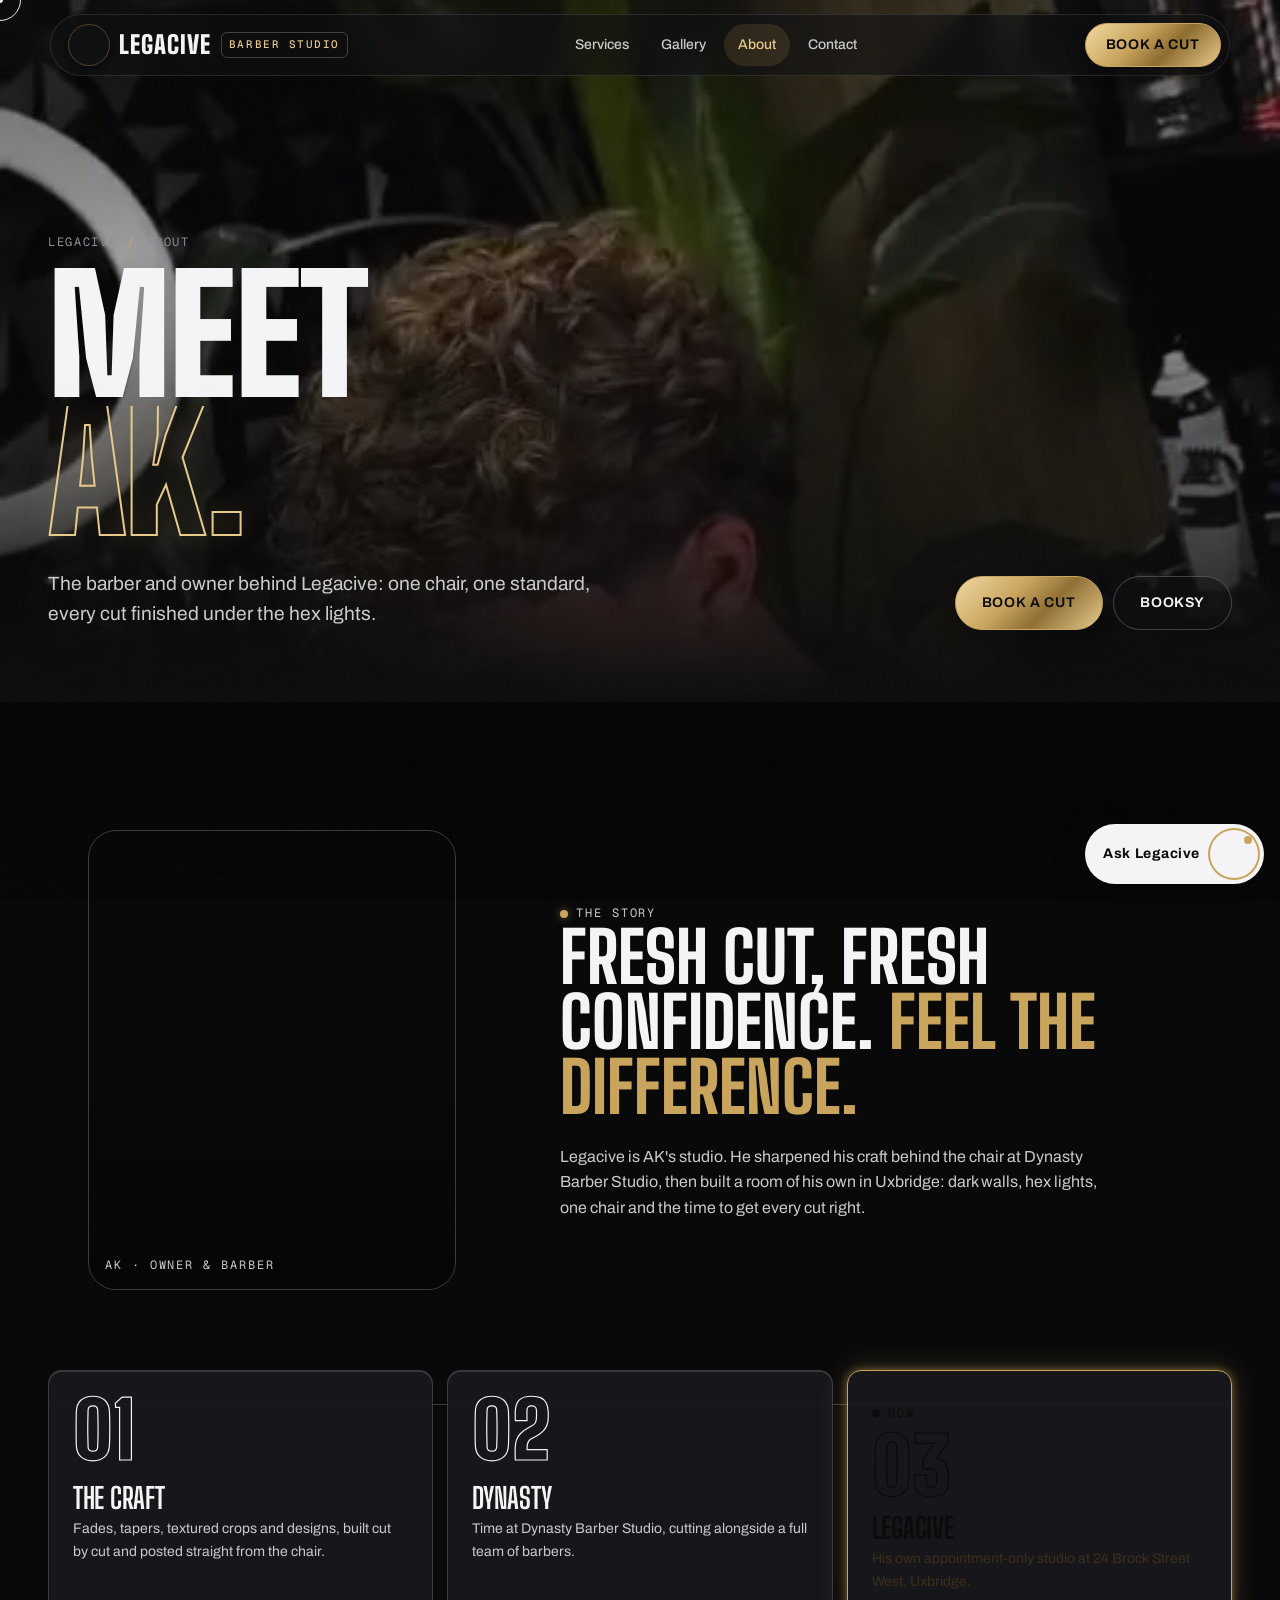
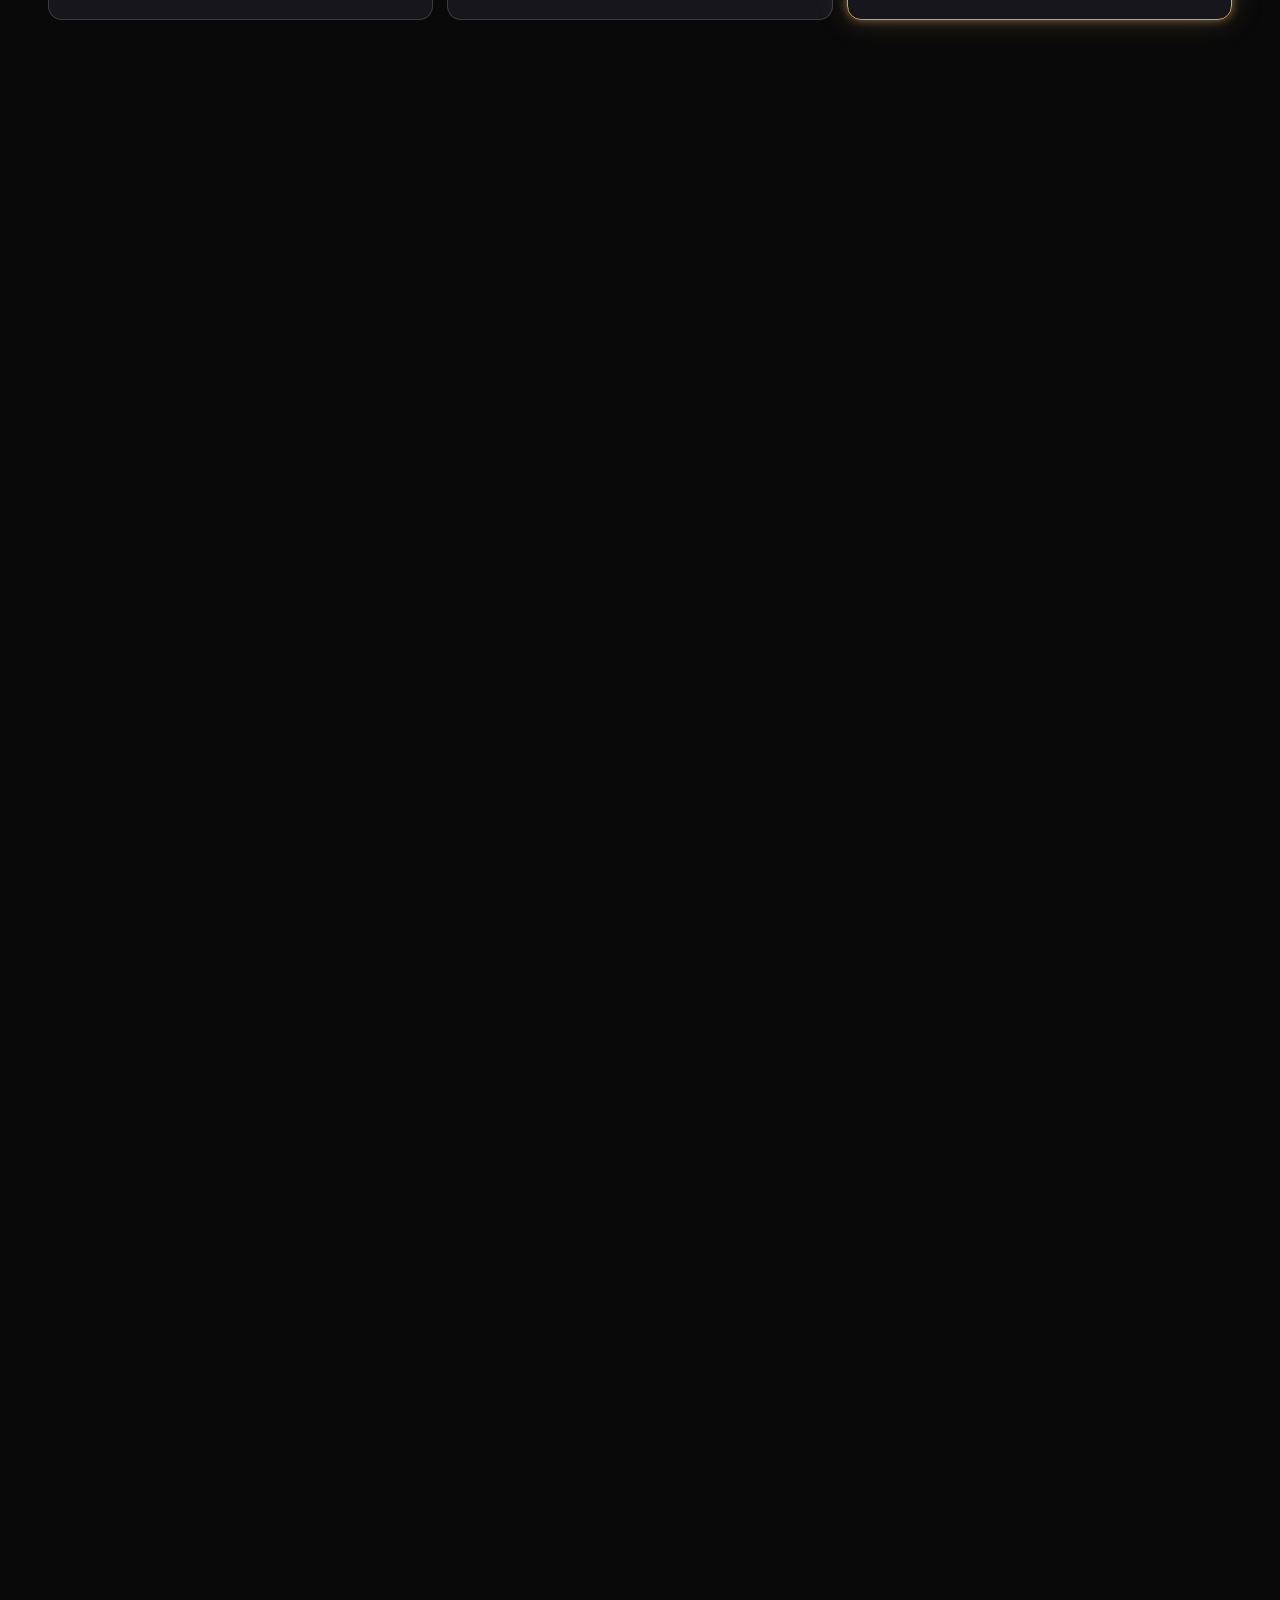
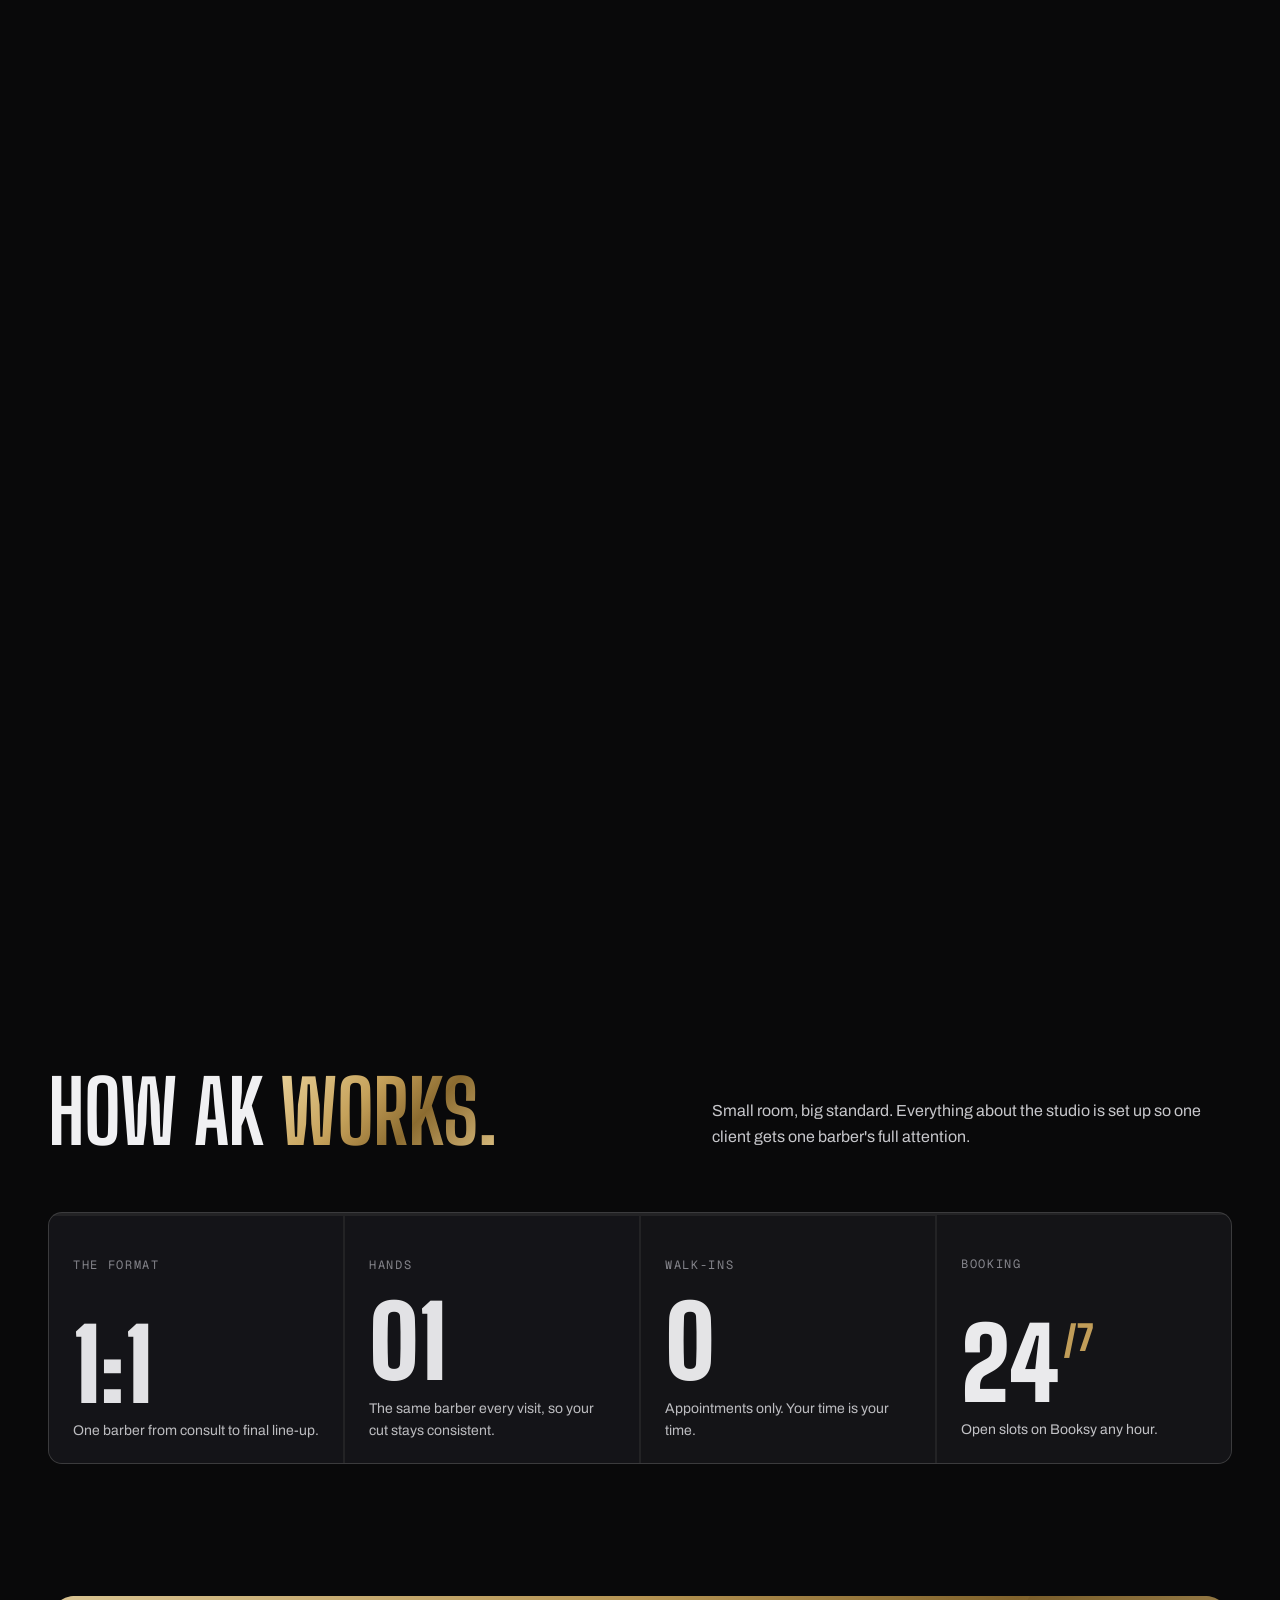
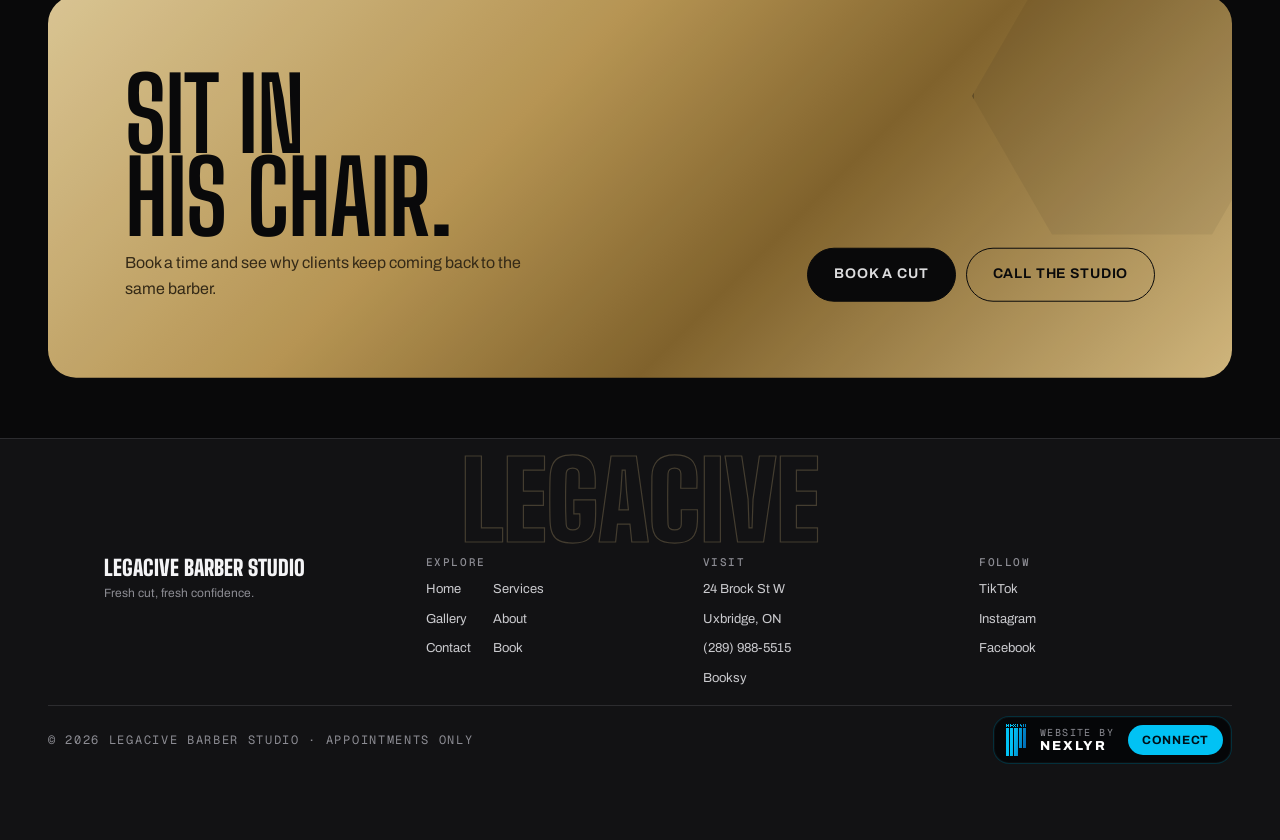
==== commit 28ccde0f: "Fix hero video not playing: source in HTML, cache-busted CSS/JS, no long cache on scripts Co-Authore" ====
--- a/about.html
+++ b/about.html
@@ -14,7 +14,7 @@
 <link rel="preconnect" href="https://fonts.googleapis.com">
 <link rel="preconnect" href="https://fonts.gstatic.com" crossorigin>
 <link href="https://fonts.googleapis.com/css2?family=Big+Shoulders+Display:wght@600;800;900&amp;family=Archivo:wdth,wght@62..125,300..800&amp;family=Geist+Mono:wght@400;500&amp;display=swap" rel="stylesheet">
-<link rel="stylesheet" href="assets/css/style.css">
+<link rel="stylesheet" href="assets/css/style.css?v=1792259046">
 <link rel="preload" as="script" href="assets/vendor/gsap.min.js">
 <script>document.documentElement.classList.add('js');try{if(sessionStorage.getItem('lg_wipe')){document.documentElement.classList.add('is-entering');sessionStorage.removeItem('lg_wipe')}}catch(e){}</script>
 <script type="application/ld+json">{"@context":"https://schema.org","@type":"BarberShop","name":"Legacive Barber Studio","image":"assets/img/logo.png","telephone":"+1-289-988-5515","priceRange":"$$","address":{"@type":"PostalAddress","streetAddress":"24 Brock Street W","addressLocality":"Uxbridge","addressRegion":"ON","addressCountry":"CA"},"url":"https://legacive.booksy.com/a","sameAs":["https://www.tiktok.com/@legacive.barbershop"]}</script>
@@ -115,7 +115,7 @@
 <script defer src="assets/vendor/gsap.min.js"></script>
 <script defer src="assets/vendor/ScrollTrigger.min.js"></script>
 <script defer src="assets/vendor/lenis.min.js"></script>
-<script defer src="assets/js/data.js"></script>
-<script defer src="assets/js/main.js"></script>
+<script defer src="assets/js/data.js?v=1792259046"></script>
+<script defer src="assets/js/main.js?v=1792259046"></script>
 </body>
 </html>
--- a/assets/css/style.css
+++ b/assets/css/style.css
@@ -717,3 +717,28 @@
 .hero__reel-in video,.phero__media video,.studio__video video{transition:opacity .8s var(--ease-out)}
 img{content-visibility:auto}
 .foot{padding-bottom:96px}
+
+/* ═════════ FULL-SCREEN HERO VIDEO ═════════ */
+.hero__poster{filter:none;transform:none;transition:opacity .8s var(--ease-out)}
+.hero__video{opacity:0;filter:none;object-position:50% 50%;transition:opacity .9s var(--ease-out)}
+.hero__shade{display:block;background:linear-gradient(90deg,rgb(5 5 6 / .82) 0%,rgb(5 5 6 / .55) 34%,rgb(5 5 6 / .08) 62%,transparent 80%),linear-gradient(180deg,rgb(5 5 6 / .6) 0%,transparent 22%,transparent 62%,rgb(5 5 6 / .7) 86%,var(--color-ink) 100%)}
+.hero__inner{padding-right:var(--gutter)}
+@media (min-width:901px){.hero__title{font-size:min(10.5vw,24svh)}.hero__inner{padding-right:var(--gutter)}.hero__row{max-width:760px}}
+@media (max-width:900px){.hero__shade{display:block;background:linear-gradient(180deg,rgb(5 5 6 / .55) 0%,transparent 26%,transparent 40%,rgb(5 5 6 / .8) 70%,var(--color-ink) 100%)}}
+
+/* ═════════ COMPACT FOOTER (about half height) ═════════ */
+.foot{padding:16px 0 76px}
+.foot__big{font-size:clamp(2.6rem,8.4vw,8rem);margin-bottom:6px;padding-top:.12em}
+.foot__cols{gap:var(--space-lg);padding-block:8px 6px;align-items:start}
+.foot__cols h4{margin-bottom:8px}
+.foot__cols ul{gap:4px}
+.foot__cols a{font-size:13px}
+.foot__cols>div:nth-child(2) ul{grid-template-columns:repeat(2,auto);column-gap:22px;justify-content:start}
+.foot__cols p{display:none}
+.foot__logo{width:44px;height:44px}
+.foot__legal{margin-top:10px;padding-top:10px}
+.nx{padding:7px 8px 7px 12px}
+.nx__mark{width:20px}
+.nx__go{height:30px}
+@media (max-width:800px){.foot__cols{gap:14px 18px}}
+@media (min-width:901px){.hero__shade{background:linear-gradient(90deg,rgb(5 5 6 / .88) 0%,rgb(5 5 6 / .66) 38%,rgb(5 5 6 / .18) 66%,transparent 84%),linear-gradient(180deg,rgb(5 5 6 / .6) 0%,transparent 22%,transparent 62%,rgb(5 5 6 / .7) 86%,var(--color-ink) 100%)}}
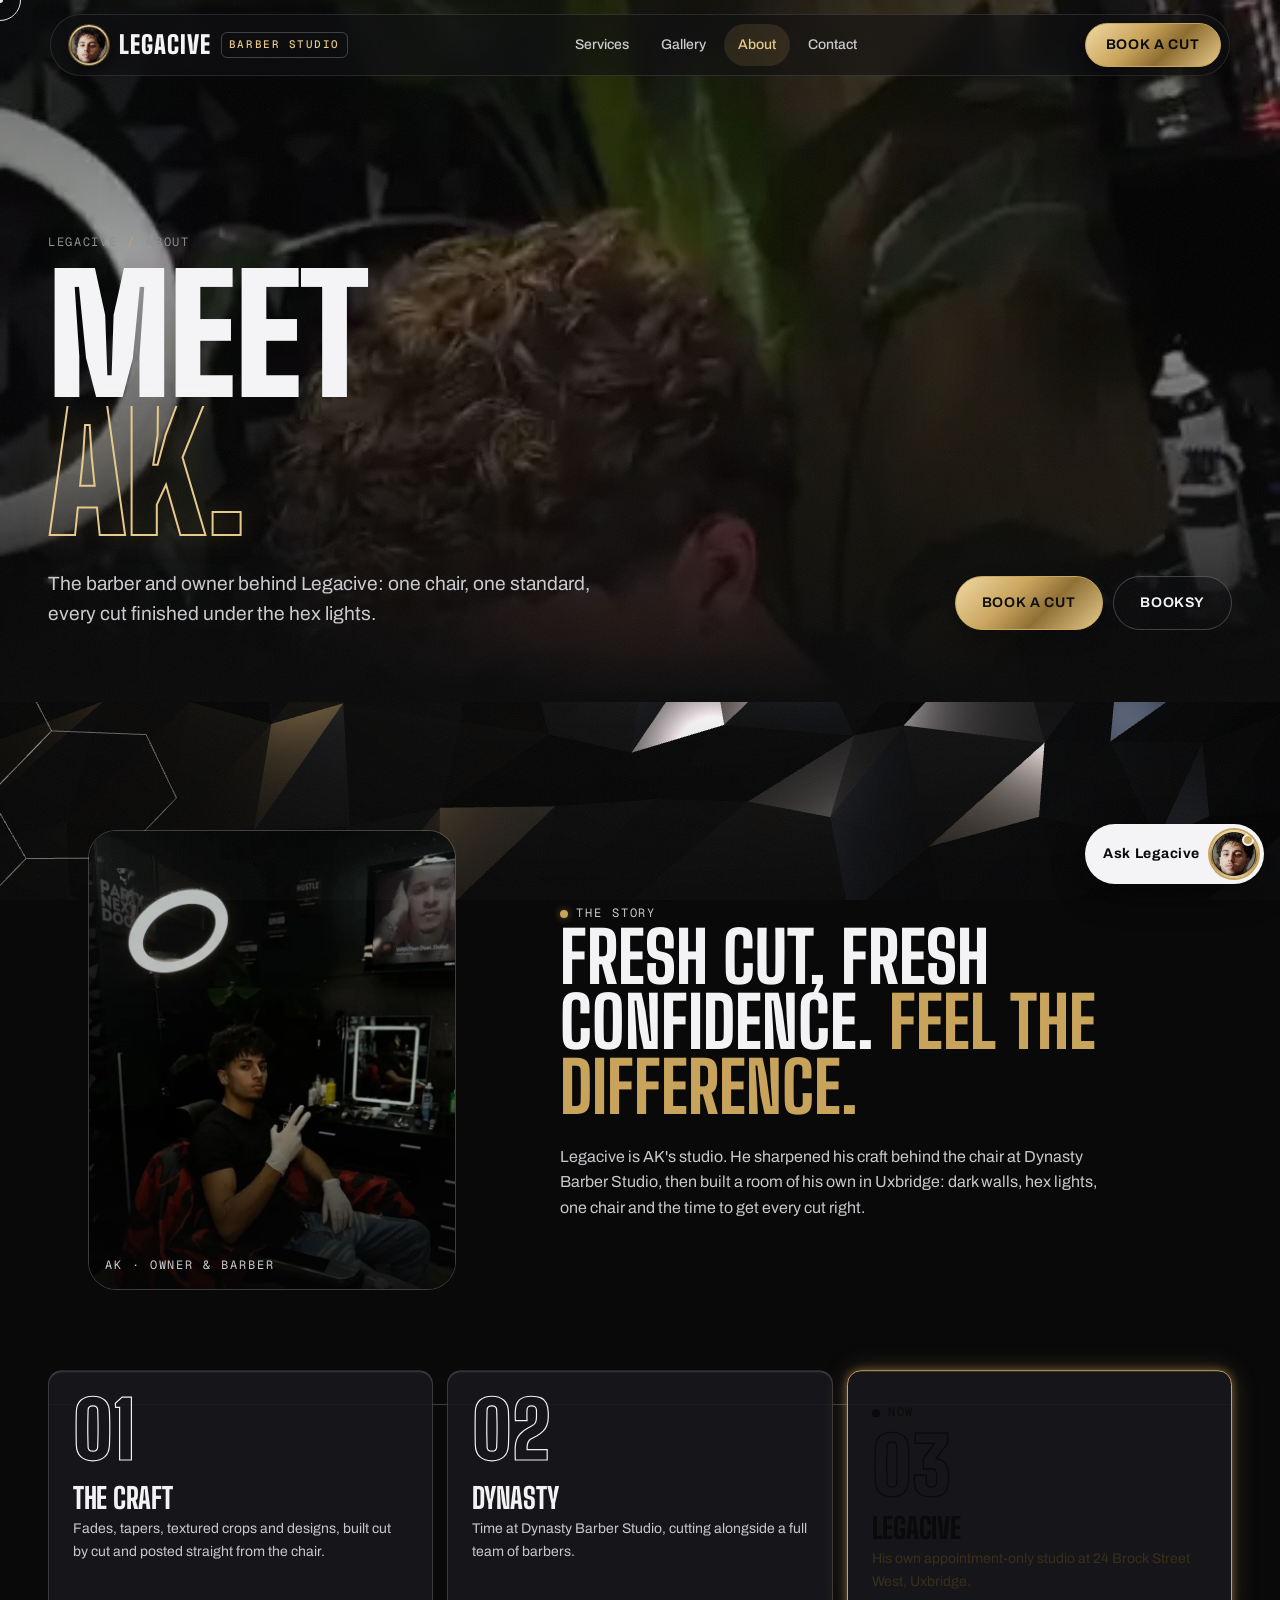
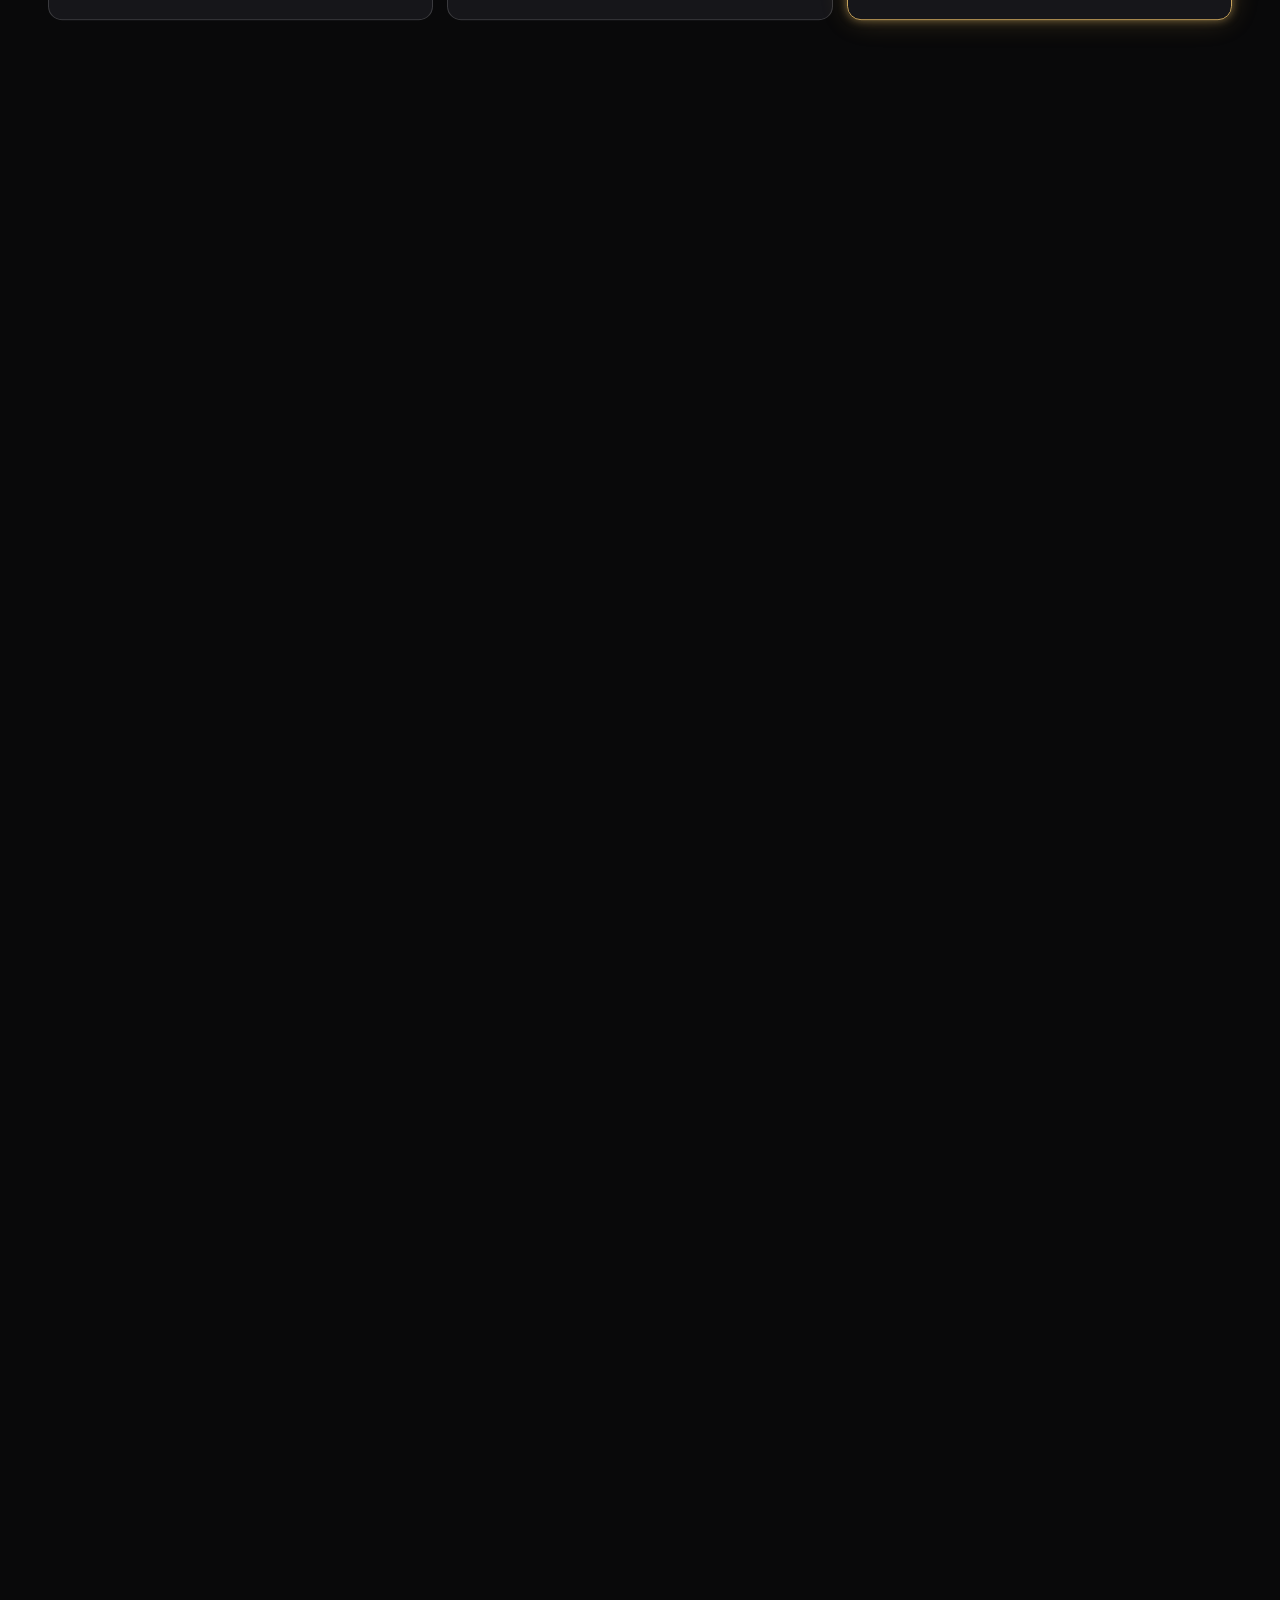
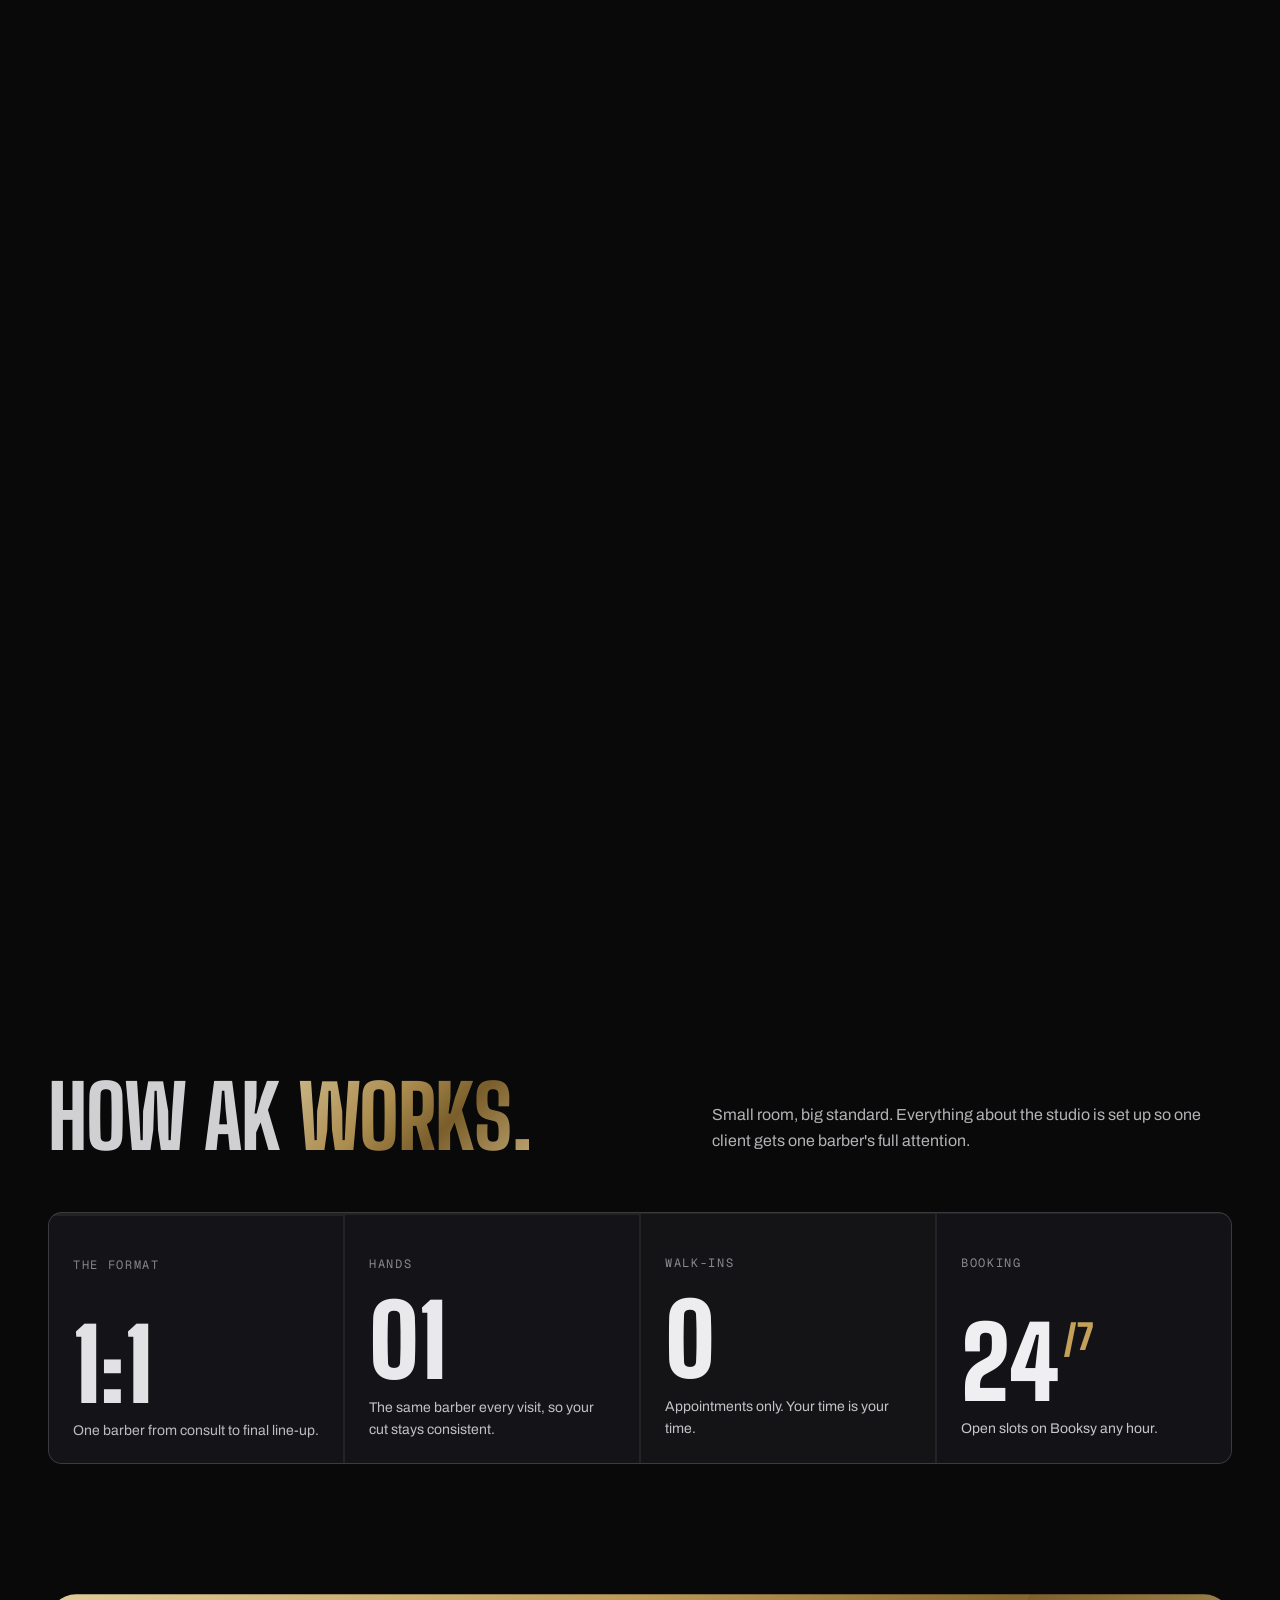
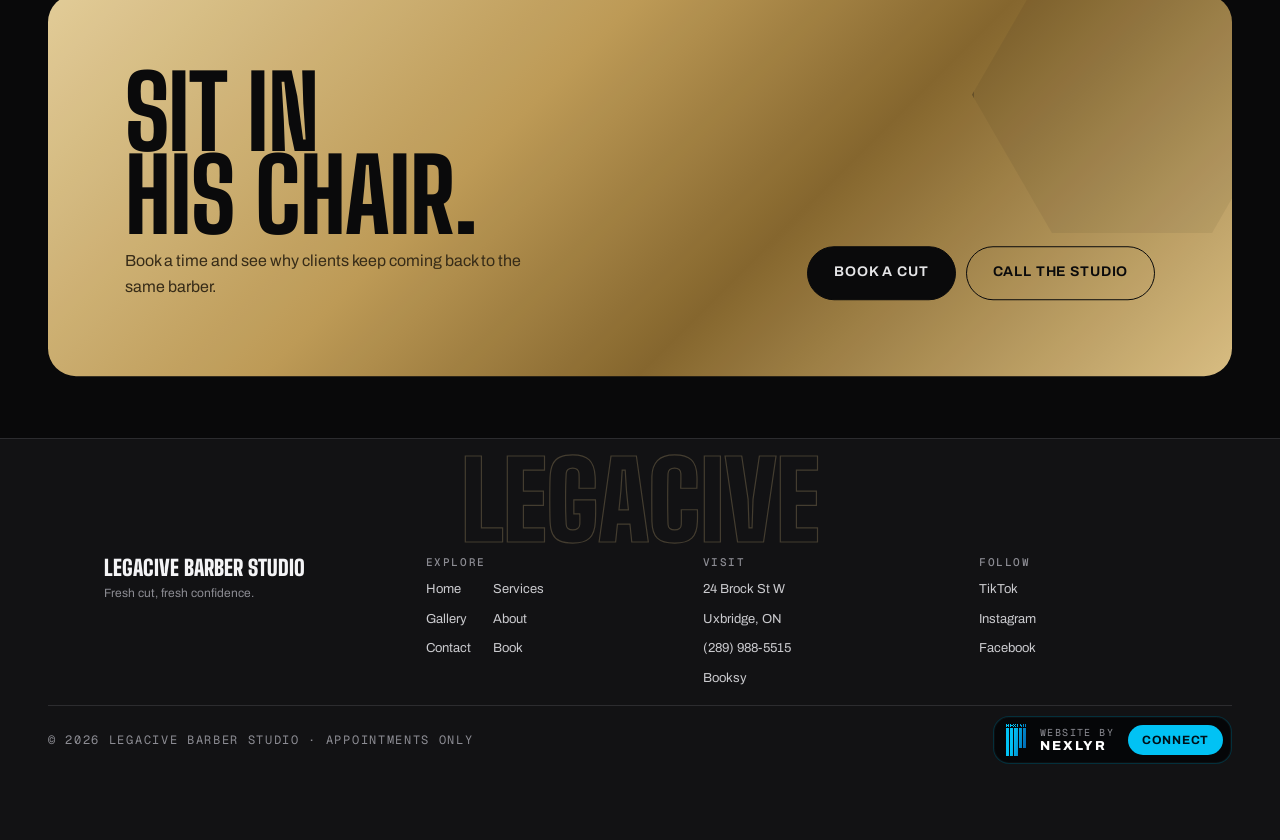
==== commit 46378311: "Speed: self-hosted fonts, minified CSS/JS, lighter videos and images, hero video after load, 1s intr" ====
--- a/about.html
+++ b/about.html
@@ -11,11 +11,9 @@
 <meta property="og:image" content="assets/img/logo.png">
 <link rel="icon" type="image/png" href="favicon.png">
 <link rel="apple-touch-icon" href="apple-touch-icon.png">
-<link rel="preconnect" href="https://fonts.googleapis.com">
-<link rel="preconnect" href="https://fonts.gstatic.com" crossorigin>
-<link href="https://fonts.googleapis.com/css2?family=Big+Shoulders+Display:wght@600;800;900&amp;family=Archivo:wdth,wght@62..125,300..800&amp;family=Geist+Mono:wght@400;500&amp;display=swap" rel="stylesheet">
-<link rel="stylesheet" href="assets/css/style.css?v=1792259046">
-<link rel="preload" as="script" href="assets/vendor/gsap.min.js">
+<link rel="preload" href="assets/fonts/big-shoulders-display-latin-900-normal.woff2" as="font" type="font/woff2" crossorigin>
+<link rel="preload" href="assets/fonts/archivo-latin-wght-normal.woff2" as="font" type="font/woff2" crossorigin>
+<link rel="stylesheet" href="assets/css/style.min.css?v=1792259590">
 <script>document.documentElement.classList.add('js');try{if(sessionStorage.getItem('lg_wipe')){document.documentElement.classList.add('is-entering');sessionStorage.removeItem('lg_wipe')}}catch(e){}</script>
 <script type="application/ld+json">{"@context":"https://schema.org","@type":"BarberShop","name":"Legacive Barber Studio","image":"assets/img/logo.png","telephone":"+1-289-988-5515","priceRange":"$$","address":{"@type":"PostalAddress","streetAddress":"24 Brock Street W","addressLocality":"Uxbridge","addressRegion":"ON","addressCountry":"CA"},"url":"https://legacive.booksy.com/a","sameAs":["https://www.tiktok.com/@legacive.barbershop"]}</script>
 </head>
@@ -26,10 +24,10 @@
 <div class="veil" aria-hidden="true"></div>
 <div class="grain" aria-hidden="true"></div>
 <div class="progress" aria-hidden="true"></div>
-<div class="wipe" aria-hidden="true"><div class="wipe__hex"></div><img class="wipe__logo" src="assets/img/logo.webp" alt=""></div>
+<div class="wipe" aria-hidden="true"><div class="wipe__hex"></div><img class="wipe__logo" src="assets/img/logo-sm.webp" alt="" loading="lazy"></div>
 <div class="cursor" aria-hidden="true"><span>VIEW</span></div><div class="cursor-dot" aria-hidden="true"></div>
 <header class="nav" id="nav">
-  <a href="index.html" class="brand" aria-label="Legacive Barber Studio home"><img class="brand__logo" src="assets/img/logo.webp" alt="" width="40" height="40">Legacive <b>BARBER STUDIO</b></a>
+  <a href="index.html" class="brand" aria-label="Legacive Barber Studio home"><img class="brand__logo" src="assets/img/logo-sm.webp" alt="" width="40" height="40">Legacive <b>BARBER STUDIO</b></a>
   <ul class="nav__links"><li><a href="services.html" data-nav="services">Services</a></li><li><a href="gallery.html" data-nav="gallery">Gallery</a></li><li><a href="about.html" data-nav="about">About</a></li><li><a href="contact.html" data-nav="contact">Contact</a></li></ul>
   <a href="book.html" class="btn btn--gold nav__cta mag" data-nav="book">Book a cut</a>
   <button class="nav__burger" aria-label="Open menu" aria-expanded="false" aria-controls="menu"><span></span></button>
@@ -37,7 +35,7 @@
 <nav class="menu" id="menu" aria-label="Mobile"><a href="index.html" data-nav="home">Home <small>01</small></a><a href="services.html" data-nav="services">Services <small>02</small></a><a href="gallery.html" data-nav="gallery">Gallery <small>03</small></a><a href="about.html" data-nav="about">About <small>04</small></a><a href="contact.html" data-nav="contact">Contact <small>05</small></a><a href="book.html" data-nav="book">Book <small>06</small></a><a class="menu__call" href="tel:+12899885515">Call (289) 988-5515</a></nav>
 <main id="main">
 <section class="phero" aria-label="Meet AK.">
-  <div class="phero__media"><img src="assets/img/poster_studio.webp" alt=""><video data-auto muted playsinline loop preload="metadata" poster="assets/img/poster_studio.webp" src="assets/video/studio.mp4" aria-hidden="true"></video></div>
+  <div class="phero__media"><img src="assets/img/poster_studio.webp" alt="" decoding="async"><video data-auto muted playsinline loop preload="none" poster="assets/img/poster_studio.webp" src="assets/video/studio.mp4" aria-hidden="true"></video></div>
   <div class="phero__inner wrap">
     <div class="crumbs mono"><a href="index.html">Legacive</a><span>/</span>About</div>
     <h1 aria-label="Meet AK."><span class="line split">Meet</span><span class="line split o">AK.</span></h1>
@@ -87,7 +85,7 @@
   <div class="wrap">
     <div class="foot__big" aria-hidden="true">LEGACIVE</div>
     <div class="foot__cols">
-      <div><div class="foot__brand"><img class="foot__logo" src="assets/img/logo.webp" alt="" width="54" height="54"><div><strong>Legacive Barber Studio</strong><span>Fresh cut, fresh confidence.</span></div></div><p>A private, appointment-only barber studio in downtown Uxbridge, Ontario. Fades, textured cuts, designs and beard work by AK.</p></div>
+      <div><div class="foot__brand"><img class="foot__logo" src="assets/img/logo-sm.webp" loading="lazy" alt="" width="54" height="54"><div><strong>Legacive Barber Studio</strong><span>Fresh cut, fresh confidence.</span></div></div><p>A private, appointment-only barber studio in downtown Uxbridge, Ontario. Fades, textured cuts, designs and beard work by AK.</p></div>
       <div><h4>Explore</h4><ul><li><a href="index.html">Home</a></li><li><a href="services.html">Services</a></li><li><a href="gallery.html">Gallery</a></li><li><a href="about.html">About</a></li><li><a href="contact.html">Contact</a></li><li><a href="book.html">Book</a></li></ul></div>
       <div><h4>Visit</h4><ul><li><a href="https://www.google.com/maps/search/?api=1&amp;query=24%20Brock%20Street%20West%2C%20Uxbridge%2C%20Ontario" target="_blank" rel="noopener">24 Brock St W</a></li><li><a href="https://www.google.com/maps/search/?api=1&amp;query=24%20Brock%20Street%20West%2C%20Uxbridge%2C%20Ontario" target="_blank" rel="noopener">Uxbridge, ON</a></li><li><a href="tel:+12899885515">(289) 988-5515</a></li><li><a href="https://legacive.booksy.com/a" target="_blank" rel="noopener">Booksy</a></li></ul></div>
       <div><h4>Follow</h4><ul><li><a href="https://www.tiktok.com/@legacive.barbershop" target="_blank" rel="noopener">TikTok</a></li><li><a href="https://www.instagram.com/legacive_barberstudio.uxbridge/" target="_blank" rel="noopener">Instagram</a></li><li><a href="https://www.facebook.com/Legacive.barbershop" target="_blank" rel="noopener">Facebook</a></li></ul></div>
@@ -98,9 +96,9 @@
     </div>
   </div>
 </footer>
-<button class="bot-fab" id="botFab" aria-controls="bot" aria-expanded="false"><span class="bot-fab__label">Ask Legacive</span><span class="bot-fab__av"><img src="assets/img/logo.webp" alt=""><span class="bot-fab__dot"></span></span></button>
+<button class="bot-fab" id="botFab" aria-controls="bot" aria-expanded="false"><span class="bot-fab__label">Ask Legacive</span><span class="bot-fab__av"><img src="assets/img/logo-sm.webp" alt="" loading="lazy"><span class="bot-fab__dot"></span></span></button>
 <section class="bot" id="bot" role="dialog" aria-label="Legacive assistant">
-  <div class="bot__head"><img src="assets/img/logo.webp" alt=""><div class="bot__title"><strong>Legacive assistant</strong><span><span class="dot"></span>Usually instant</span></div><button class="bot__icon" id="botClose" aria-label="Close chat"><svg viewBox="0 0 24 24" fill="none" stroke="currentColor" stroke-width="2" stroke-linecap="round"><path d="M6 6l12 12M18 6 6 18"/></svg></button></div>
+  <div class="bot__head"><img src="assets/img/logo-sm.webp" alt="" loading="lazy"><div class="bot__title"><strong>Legacive assistant</strong><span><span class="dot"></span>Usually instant</span></div><button class="bot__icon" id="botClose" aria-label="Close chat"><svg viewBox="0 0 24 24" fill="none" stroke="currentColor" stroke-width="2" stroke-linecap="round"><path d="M6 6l12 12M18 6 6 18"/></svg></button></div>
   <div class="bot__log" id="botLog" aria-live="polite"></div>
   <div class="bot__chips" id="botChips"></div>
   <div class="bot__err" id="botErr"></div>
@@ -115,7 +113,7 @@
 <script defer src="assets/vendor/gsap.min.js"></script>
 <script defer src="assets/vendor/ScrollTrigger.min.js"></script>
 <script defer src="assets/vendor/lenis.min.js"></script>
-<script defer src="assets/js/data.js?v=1792259046"></script>
-<script defer src="assets/js/main.js?v=1792259046"></script>
+<script defer src="assets/js/data.js?v=1792259590"></script>
+<script defer src="assets/js/main.min.js?v=1792259590"></script>
 </body>
 </html>
--- a/assets/css/style.min.css
+++ b/assets/css/style.min.css
@@ -0,0 +1 @@
+@font-face{font-family:Big Shoulders Display;font-style:normal;font-weight:800;font-display:swap;src:url(../fonts/big-shoulders-display-latin-800-normal.woff2) format("woff2")}@font-face{font-family:Big Shoulders Display;font-style:normal;font-weight:900;font-display:swap;src:url(../fonts/big-shoulders-display-latin-900-normal.woff2) format("woff2")}@font-face{font-family:Archivo;font-style:normal;font-weight:100 900;font-display:swap;src:url(../fonts/archivo-latin-wght-normal.woff2) format("woff2-variations"),url(../fonts/archivo-latin-wght-normal.woff2) format("woff2")}@font-face{font-family:Geist Mono;font-style:normal;font-weight:400;font-display:swap;src:url(../fonts/geist-mono-latin-400-normal.woff2) format("woff2")}@font-face{font-family:Geist Mono;font-style:normal;font-weight:500;font-display:swap;src:url(../fonts/geist-mono-latin-500-normal.woff2) format("woff2")}:root{--color-ink:#09090a;--color-ink-2:#121214;--color-ink-3:#1c1c1f;--color-disc:#0b0b0c;--color-steel:#36363c;--color-line:rgb(230 230 235 / .12);--color-line-2:rgb(230 230 235 / .24);--color-mute:#8c8c93;--color-soft:#cacace;--color-silver:#b0b0b5;--color-glow:#f4f4f6;--color-gold:#c9a45c;--color-gold-hi:#e6c98a;--color-gold-deep:#3b2f1a;--color-cool:#1d2126;--chrome:linear-gradient(180deg,#fbfbfc 0%,#d9dbde 30%,#8e9197 50%,#c9cbcf 68%,#f2f3f5 100%);--chrome-soft:linear-gradient(135deg,#ecedef 0%,#bcbfc4 40%,#f5f6f7 60%,#a9acb2 100%);--brass:linear-gradient(135deg,#f0d9a2 0%,#c9a45c 38%,#8e6d31 62%,#e6c98a 100%);--glow-sm:0 0 6px rgb(244 244 246 / .55),0 0 18px rgb(244 244 246 / .22);--glow-lg:0 0 10px rgb(244 244 246 / .6),0 0 40px rgb(244 244 246 / .22),0 0 90px rgb(244 244 246 / .1);--glow-gold:0 0 8px rgb(201 164 92 / .55),0 0 30px rgb(201 164 92 / .25);--font-display:"Big Shoulders Display","Oswald","Arial Narrow",Impact,sans-serif;--font-body:"Archivo",system-ui,-apple-system,"Segoe UI",sans-serif;--font-mono:"Geist Mono",ui-monospace,"SFMono-Regular",Menlo,monospace;--space-2xs:4px;--space-xs:8px;--space-sm:12px;--space-md:16px;--space-lg:24px;--space-xl:40px;--space-2xl:64px;--space-3xl:112px;--text-xs:.75rem;--text-sm:.875rem;--text-md:1rem;--text-lg:1.25rem;--text-xl:clamp(1.5rem,1.1rem + 1.6vw,2.25rem);--text-2xl:clamp(2.5rem,1.4rem + 5vw,5.5rem);--text-display:clamp(5.2rem,2rem + 13vw,17rem);--radius-sm:6px;--radius-md:14px;--radius-lg:28px;--radius-pill:999px;--ease-out:cubic-bezier(.16,1,.3,1);--ease-in:cubic-bezier(.7,0,.84,0);--ease-in-out:cubic-bezier(.65,0,.35,1);--dur-fast:.16s;--dur-base:.32s;--dur-slow:.9s;--maxw:1320px;--gutter:clamp(18px,4vw,48px);--nx-cyan:#01c2f4;--nx-blue:#0169b3;box-sizing:border-box}*,*:before,*:after{box-sizing:inherit}html{scrollbar-width:thin;scrollbar-color:var(--color-steel) var(--color-ink)}::-webkit-scrollbar{width:10px;height:10px}::-webkit-scrollbar-track{background:var(--color-ink)}::-webkit-scrollbar-thumb{background:var(--color-steel);border-radius:10px;border:2px solid var(--color-ink)}::-webkit-scrollbar-thumb:hover{background:var(--color-gold)}html{overflow-x:clip;scroll-padding-top:90px;background:var(--color-ink);color-scheme:dark}body{margin:0;overflow-x:clip;background:transparent;color:var(--color-soft);font-family:var(--font-body);font-size:var(--text-md);line-height:1.6;-webkit-font-smoothing:antialiased}img,video,svg,canvas{max-width:100%;display:block}a{color:inherit;text-decoration:none}button{font:inherit;color:inherit;background:none;border:0;cursor:pointer}:focus-visible{outline:2px solid var(--color-gold-hi);outline-offset:3px;border-radius:4px}::selection{background:var(--color-gold);color:var(--color-ink)}.sr-only{position:absolute;width:1px;height:1px;overflow:hidden;clip:rect(0 0 0 0);white-space:nowrap}.wrap{max-width:var(--maxw);margin-inline:auto;padding-inline:var(--gutter)}h1,h2,h3,h4{font-family:var(--font-display);font-style:normal;color:var(--color-glow);margin:0;line-height:.86;letter-spacing:-.01em;text-transform:uppercase;overflow-wrap:anywhere;min-width:0}h2 .au,h3 .au{color:transparent;background:var(--brass);-webkit-background-clip:text;background-clip:text}p{margin:0}.mono{font-family:var(--font-mono);font-size:var(--text-xs);letter-spacing:.14em;text-transform:uppercase;color:var(--color-mute)}.tag{display:inline-flex;align-items:center;gap:var(--space-xs);font-family:var(--font-mono);font-size:var(--text-xs);letter-spacing:.16em;text-transform:uppercase;color:var(--color-soft)}.dot{width:8px;height:8px;border-radius:50%;background:var(--color-gold);box-shadow:var(--glow-gold);animation:pulse 1.8s var(--ease-in-out) infinite}@keyframes pulse{50%{opacity:.35;transform:scale(.7)}}main{position:relative;z-index:1}#bg{position:fixed;inset:0;width:100vw;height:100vh;z-index:0;pointer-events:none}.bg-fallback{position:fixed;inset:0;z-index:0;pointer-events:none;background:radial-gradient(60% 50% at 20% 20%,var(--color-cool),transparent 70%),radial-gradient(50% 50% at 85% 80%,var(--color-gold-deep),transparent 70%),var(--color-ink)}.veil{position:fixed;inset:0;z-index:0;pointer-events:none;background:radial-gradient(120% 90% at 50% 40%,transparent 40%,rgb(5 5 6 / .75) 100%)}.grain{position:fixed;inset:-50%;z-index:90;pointer-events:none;opacity:.08;background-image:url("data:image/svg+xml,%3Csvg xmlns='http://www.w3.org/2000/svg' width='180' height='180'%3E%3Cfilter id='n'%3E%3CfeTurbulence type='fractalNoise' baseFrequency='.85' numOctaves='3' stitchTiles='stitch'/%3E%3CfeColorMatrix values='0 0 0 0 1 0 0 0 0 1 0 0 0 0 1 0 0 0 .9 0'/%3E%3C/filter%3E%3Crect width='100%25' height='100%25' filter='url(%23n)'/%3E%3C/svg%3E");animation:grain 1s steps(6) infinite}@keyframes grain{0%{transform:translate(0)}20%{transform:translate(-4%,3%)}40%{transform:translate(3%,-5%)}60%{transform:translate(-6%,-2%)}80%{transform:translate(5%,4%)}}.btn{--bg:transparent;--fg:var(--color-glow);position:relative;display:inline-flex;align-items:center;justify-content:center;gap:10px;height:54px;padding:0 26px;border-radius:var(--radius-pill);background:var(--bg);color:var(--fg);font-family:var(--font-body);font-weight:650;font-size:var(--text-sm);letter-spacing:.06em;text-transform:uppercase;white-space:nowrap;border:1px solid var(--color-line-2);transition:background var(--dur-base) var(--ease-out),color var(--dur-base) var(--ease-out),box-shadow var(--dur-base) var(--ease-out),border-color var(--dur-base) var(--ease-out);isolation:isolate;overflow:hidden}.btn svg{width:18px;height:18px;flex:none}.btn--solid{--bg:var(--color-glow);--fg:var(--color-disc);border-color:var(--color-glow);box-shadow:0 6px 18px #05050673}.btn--solid:hover{--bg:#fff;box-shadow:0 0 0 3px #f4f4f640,0 8px 24px #05050680}.btn--gold{--fg:var(--color-disc);background:var(--brass);border-color:var(--color-gold);box-shadow:0 6px 18px #05050673}.btn--gold:hover{box-shadow:0 0 0 3px #c9a45c4d,var(--glow-gold)}.btn--ghost{background:#09090a40;backdrop-filter:blur(6px);-webkit-backdrop-filter:blur(6px)}.btn--ghost:hover{border-color:var(--color-gold);box-shadow:inset 0 0 0 1px var(--color-gold),var(--glow-gold)}.btn:active{transform:translateY(1px)}.btn:disabled,.btn[aria-disabled=true]{opacity:.45;pointer-events:none}.btn[data-state=loading]{opacity:.75;pointer-events:none}.btn[data-state=loading]:after{content:"";width:14px;height:14px;border-radius:50%;border:2px solid currentColor;border-right-color:transparent;animation:spin .7s linear infinite}@keyframes spin{to{transform:rotate(360deg)}}.cursor,.cursor-dot{position:fixed;left:0;top:0;z-index:200;pointer-events:none;border-radius:50%;transform:translate(-50%,-50%);display:none}.cursor{width:42px;height:42px;border:1px solid var(--color-glow);mix-blend-mode:difference;transition:width var(--dur-base) var(--ease-out),height var(--dur-base) var(--ease-out),background var(--dur-base);align-items:center;justify-content:center;font-family:var(--font-mono);font-size:10px;letter-spacing:.12em;color:var(--color-ink)}.cursor-dot{width:6px;height:6px;background:var(--color-glow);mix-blend-mode:difference}.cursor.is-link{width:58px;height:58px;mix-blend-mode:normal;border-color:var(--color-gold)}.cursor.is-view{width:92px;height:92px;background:var(--color-gold);border-color:var(--color-gold);mix-blend-mode:normal}.cursor.is-drag{width:92px;height:92px;background:var(--color-glow);mix-blend-mode:normal}.cursor span{opacity:0;transition:opacity var(--dur-fast)}.cursor.is-view span,.cursor.is-drag span{opacity:1}@media(pointer:fine){.cursor{display:flex}.cursor-dot{display:block}}.progress{position:fixed;top:0;left:0;height:2px;width:100%;transform-origin:0 50%;transform:scaleX(0);background:var(--brass);box-shadow:var(--glow-gold);z-index:120}.loader{position:fixed;inset:0;z-index:150;background:#000;color:#fff;mix-blend-mode:multiply;display:grid;place-items:center;align-content:center;gap:1.2vw;will-change:transform}.knock__w{display:flex;overflow:hidden;padding:0 .04em;font-family:var(--font-display);font-weight:900;font-size:clamp(4.6rem,17vw,17rem);line-height:.8;letter-spacing:.01em}.knock__w span{display:inline-block}.knock__s{font-family:var(--font-mono);font-size:clamp(11px,1.2vw,15px);letter-spacing:.34em;text-transform:uppercase;text-align:center}.ld__meta{position:fixed;z-index:151;bottom:6vh;pointer-events:none}.ld__meta--l{left:var(--gutter);font-family:var(--font-display);font-weight:800;font-size:clamp(2.2rem,5vw,4rem);letter-spacing:.04em;color:var(--color-gold);font-variant-numeric:tabular-nums}.ld__meta--r{right:var(--gutter)}@media(max-width:600px){.knock__w{font-size:20vw}.knock__s{letter-spacing:.2em;font-size:10px}}html:not(.js) .loader,html:not(.js) .ld__meta{display:none}.nav{position:fixed;z-index:100;top:14px;left:50%;transform:translate(-50%);width:min(calc(100% - 24px),1180px);display:flex;align-items:center;justify-content:space-between;gap:var(--space-md);padding:8px 8px 8px 18px;border-radius:var(--radius-pill);background:#12121499;border:1px solid var(--color-line);backdrop-filter:blur(14px) saturate(1.2);-webkit-backdrop-filter:blur(14px) saturate(1.2);transition:transform var(--dur-slow) var(--ease-out)}.nav.is-hidden{transform:translate(-50%,-140%)}.brand{display:flex;align-items:center;gap:10px;font-family:var(--font-display);font-weight:900;font-size:1.55rem;letter-spacing:.04em;color:var(--color-glow);text-transform:uppercase;white-space:nowrap}.brand__hex{width:34px;height:34px;flex:none;color:var(--color-gold);filter:drop-shadow(0 0 6px rgb(201 164 92 / .5))}.brand b{font-weight:500;font-size:.68rem;font-family:var(--font-mono);letter-spacing:.14em;padding:3px 7px;border:1px solid var(--color-line-2);border-radius:var(--radius-sm);color:var(--color-gold-hi)}.nav__links{display:flex;gap:4px;list-style:none;margin:0;padding:0}.nav__links a{display:block;padding:10px 14px;border-radius:var(--radius-pill);font-size:var(--text-sm);font-weight:500;color:var(--color-soft);white-space:nowrap;transition:background var(--dur-fast),color var(--dur-fast)}.nav__links a:hover{background:#f4f4f614;color:var(--color-glow)}.nav__cta{height:44px;padding:0 20px}.nav__burger{display:none;width:46px;height:46px;border-radius:50%;border:1px solid var(--color-line-2);align-items:center;justify-content:center}.nav__burger span,.nav__burger span:before{display:block;width:18px;height:1.5px;background:var(--color-glow);position:relative;transition:transform var(--dur-base) var(--ease-out)}.nav__burger span:before{content:"";position:absolute;top:6px}.nav__burger span{transform:translateY(-3px)}.menu-open .nav__burger span{transform:rotate(45deg)}.menu-open .nav__burger span:before{transform:translateY(-6px) rotate(-90deg)}.menu{position:fixed;z-index:101;top:78px;right:12px;width:min(260px,calc(100% - 24px));padding:8px;border-radius:20px;background:#121214f0;border:1px solid var(--color-line-2);backdrop-filter:blur(16px);-webkit-backdrop-filter:blur(16px);box-shadow:0 20px 50px #05050699;transform-origin:calc(100% - 30px) 0;transform:scale(.9) translateY(-8px);opacity:0;visibility:hidden;transition:transform var(--dur-base) var(--ease-out),opacity var(--dur-base) var(--ease-out),visibility 0s linear var(--dur-base)}.menu-open .menu{transform:none;opacity:1;visibility:visible;transition-delay:0s}.menu a{display:flex;justify-content:space-between;align-items:center;height:44px;padding:0 14px;border-radius:12px;font-weight:600;color:var(--color-soft);white-space:nowrap}.menu a:hover,.menu a:focus-visible{background:#f4f4f614;color:var(--color-glow)}.menu a small{font-family:var(--font-mono);font-size:11px;color:var(--color-mute);font-weight:400}.menu .menu__call{margin-top:6px;justify-content:center;background:var(--brass);color:var(--color-disc);font-size:var(--text-sm);letter-spacing:.06em;text-transform:uppercase}@media(max-width:980px){.nav__links,.nav__cta{display:none}.nav__burger{display:inline-flex}}@media(max-width:400px){.brand b{display:none}}.hero{position:relative;height:100svh;min-height:600px;overflow:hidden;background:var(--color-ink)}.hero__media{position:absolute;inset:0;overflow:hidden;transform-origin:50% 40%;will-change:transform}.hero__video,.hero__poster{position:absolute;inset:0;width:100%;height:100%;object-fit:cover;object-position:50% 35%}.hero__video{opacity:0;filter:saturate(.85) contrast(1.1) brightness(.95)}.hero__poster{filter:saturate(.8) brightness(.85)}.hero__wash{position:absolute;inset:-15%;pointer-events:none;mix-blend-mode:soft-light;opacity:.9;background:radial-gradient(45% 45% at 20% 30%,var(--color-cool),transparent 70%),radial-gradient(50% 50% at 80% 75%,var(--color-gold-deep),transparent 70%),radial-gradient(40% 40% at 70% 20%,var(--color-silver),transparent 70%);animation:drift 18s var(--ease-in-out) infinite alternate}.hero__sweep{position:absolute;inset:0;pointer-events:none;mix-blend-mode:overlay;background:linear-gradient(105deg,transparent 35%,rgb(244 244 246 / .34) 48%,rgb(244 244 246 / .08) 54%,transparent 62%);background-size:260% 100%;animation:sweep 7s var(--ease-in-out) infinite}@keyframes drift{0%{transform:translate3d(-4%,2%,0) scale(1)}to{transform:translate3d(5%,-4%,0) scale(1.15)}}@keyframes sweep{0%{background-position:120% 0}60%,to{background-position:-60% 0}}.hero__spot{position:absolute;inset:0;pointer-events:none;background:radial-gradient(380px circle at var(--mx,50%) var(--my,40%),rgb(230 201 138 / .18),transparent 60%);mix-blend-mode:overlay;opacity:0;transition:opacity var(--dur-base)}.hero:hover .hero__spot{opacity:1}.hero__shade{position:absolute;inset:0;pointer-events:none;background:linear-gradient(180deg,rgb(5 5 6 / .55) 0%,transparent 24%,transparent 46%,rgb(5 5 6 / .6) 74%,var(--color-ink) 100%),radial-gradient(120% 90% at 50% 45%,transparent 60%,rgb(5 5 6 / .5) 100%)}.hero__scan{position:absolute;inset:0;pointer-events:none;opacity:.1;background:repeating-linear-gradient(0deg,rgb(5 5 6 / .5) 0 1px,transparent 1px 3px)}.hero__mark{position:absolute;z-index:2;opacity:.85;right:-6vw;top:calc(50% - min(26vw,340px));width:min(52vw,680px);aspect-ratio:1;pointer-events:none}.hero__hex{width:100%;height:100%;overflow:visible}.hero__hex path{fill:none;stroke:var(--color-glow);stroke-width:2.4;stroke-linejoin:round;filter:drop-shadow(0 0 6px rgb(244 244 246 / .95)) drop-shadow(0 0 22px rgb(244 244 246 / .45))}.hero__inner{position:relative;z-index:3;height:100%;display:flex;flex-direction:column;justify-content:flex-end;padding-bottom:clamp(96px,14vh,150px)}.hero__eyebrow{display:flex;flex-wrap:wrap;align-items:center;gap:8px 14px;margin-bottom:var(--space-md)}.hero__eyebrow .tag+.tag:before{content:"";width:4px;height:4px;border-radius:50%;background:var(--color-gold);margin-right:6px}@media(max-width:600px){.hero__eyebrow .tag:nth-child(3){display:none}}.hero__title{font-size:min(var(--text-display),23svh);font-weight:900;line-height:.8;letter-spacing:-.015em;text-shadow:0 0 40px rgb(5 5 6 / .35)}.hero__title .line{display:block;overflow:hidden;padding-bottom:.04em;white-space:nowrap}.hero__title .ch{display:inline-block;will-change:transform}.hero__title .glow{color:transparent;-webkit-text-stroke:2px var(--color-gold-hi);text-shadow:none;filter:drop-shadow(0 0 12px rgb(201 164 92 / .7))}.hero__row{display:flex;flex-wrap:wrap;align-items:flex-end;justify-content:space-between;gap:var(--space-lg);margin-top:var(--space-lg)}.hero__sub{max-width:34rem;font-size:clamp(1rem,.9rem + .4vw,1.2rem);color:var(--color-soft)}.hero__sub strong{color:var(--color-glow);font-weight:600}.hero__ctas{display:flex;flex-wrap:wrap;gap:var(--space-sm)}.hero__tools{position:absolute;z-index:4;right:var(--gutter);top:96px;display:flex;gap:8px}.chip{display:inline-flex;align-items:center;gap:8px;height:36px;padding:0 14px;border-radius:var(--radius-pill);border:1px solid var(--color-line-2);background:#05050659;backdrop-filter:blur(8px);-webkit-backdrop-filter:blur(8px);font-family:var(--font-mono);font-size:11px;letter-spacing:.12em;text-transform:uppercase;color:var(--color-glow);white-space:nowrap;transition:border-color var(--dur-fast),background var(--dur-fast)}.chip:hover{border-color:var(--color-gold);background:#c9a45c1f}.chip svg{width:14px;height:14px}.scroll-cue{position:absolute;z-index:3;left:50%;bottom:22px;transform:translate(-50%);display:flex;flex-direction:column;align-items:center;gap:8px}.scroll-cue span{width:1px;height:46px;background:linear-gradient(var(--color-gold),transparent);animation:cue 2s var(--ease-in-out) infinite;transform-origin:top}@keyframes cue{0%{transform:scaleY(0)}50%{transform:scaleY(1)}to{transform:scaleY(1);opacity:0}}@media(max-width:980px){.scroll-cue{display:none}.hero__mark{right:-14vw;top:84px;width:min(70vw,32svh,440px)}.hero__tools{top:84px;left:var(--gutter);right:auto}}@media(max-width:600px){.hero__title{font-size:min(14vw,15svh)}.hero__ctas{width:100%}.hero__ctas .btn{flex:1 1 0;min-width:0;padding:0 14px}.hero__inner{padding-bottom:112px}}.marquee{position:relative;z-index:4;overflow:hidden;background:var(--brass);border-block:2px solid var(--color-disc)}.marquee__row{display:flex;width:max-content;will-change:transform}.marquee__item{display:flex;align-items:center;gap:18px;padding:0 18px 0 0;height:44px;font-family:var(--font-display);font-weight:900;font-size:clamp(1.15rem,1rem + .6vw,1.6rem);letter-spacing:.06em;line-height:1;text-transform:uppercase;color:var(--color-disc);white-space:nowrap}.marquee__item svg{width:16px;height:16px;flex:none}.sec-head{display:flex;flex-wrap:wrap;justify-content:space-between;align-items:flex-end;gap:var(--space-lg);margin-bottom:var(--space-xl)}.sec-head h2{font-size:var(--text-2xl)}.sec-head p{max-width:26rem;color:var(--color-mute)}@media(max-width:700px){.sec-head{flex-direction:column;align-items:flex-start}}.facts{padding-block:var(--space-3xl) var(--space-2xl)}.facts__head{display:grid;grid-template-columns:minmax(0,1.2fr) minmax(0,1fr);gap:var(--space-xl);align-items:end;margin-bottom:var(--space-2xl)}.facts__head h2{font-size:var(--text-2xl)}.facts__head p{color:var(--color-soft);max-width:32rem}.facts__grid{display:grid;grid-template-columns:repeat(4,minmax(0,1fr));gap:2px;background:var(--color-line);border:1px solid var(--color-line);border-radius:var(--radius-md);overflow:hidden}.slab{position:relative;background:#121214d1;backdrop-filter:blur(8px);-webkit-backdrop-filter:blur(8px);padding:var(--space-xl) var(--space-lg) var(--space-lg);min-height:250px;display:flex;flex-direction:column;justify-content:space-between;overflow:hidden;transition:background var(--dur-base)}.slab:before{content:"";position:absolute;left:0;top:0;bottom:0;width:3px;background:var(--brass);box-shadow:var(--glow-gold);transform:scaleY(0);transform-origin:top;transition:transform var(--dur-slow) var(--ease-out)}.slab:hover{background:#1c1c1fe6}.slab:hover:before,.slab.is-in:before{transform:scaleY(1)}.slab__num{font-family:var(--font-display);font-weight:900;font-size:clamp(4rem,3rem + 4vw,7.5rem);line-height:.8;color:var(--color-glow)}.slab__num sup{font-size:.35em;vertical-align:top;margin-left:4px;color:var(--color-gold)}.slab p{color:var(--color-soft);font-size:var(--text-sm);margin-top:var(--space-md)}@media(max-width:900px){.facts__head{grid-template-columns:minmax(0,1fr)}.facts__grid{grid-template-columns:repeat(2,minmax(0,1fr))}.slab{min-height:200px}}@media(max-width:420px){.slab{padding:var(--space-lg) var(--space-md) var(--space-md)}.slab__num{font-size:3.4rem}}.services{padding-block:var(--space-3xl)}.svc{display:grid;grid-template-columns:minmax(0,1fr) minmax(0,.9fr);gap:clamp(20px,4vw,56px);align-items:start}.svc__list{list-style:none;margin:0;padding:0;border-top:1px solid var(--color-line-2)}.svc__row{position:relative;display:grid;grid-template-columns:minmax(0,1fr) auto;gap:6px 18px;padding:22px 4px 22px 0;border-bottom:1px solid var(--color-line);cursor:pointer;transition:padding var(--dur-base) var(--ease-out)}.svc__row:before{content:"";position:absolute;left:-2px;top:0;bottom:0;width:2px;background:var(--brass);transform:scaleY(0);transform-origin:top;transition:transform var(--dur-base) var(--ease-out)}.svc__row:hover,.svc__row.is-on{padding-left:18px}.svc__row:hover:before,.svc__row.is-on:before{transform:scaleY(1)}.svc__row h3{font-size:clamp(1.9rem,1.3rem + 1.8vw,3rem);line-height:.9;transition:color var(--dur-fast)}.svc__row.is-on h3{color:var(--color-gold-hi)}.svc__price{font-family:var(--font-display);font-weight:800;font-size:clamp(1.7rem,1.2rem + 1.4vw,2.6rem);line-height:.9;color:var(--color-glow);text-align:right;white-space:nowrap}.svc__price small{display:block;font-family:var(--font-mono);font-size:11px;font-weight:400;letter-spacing:.12em;color:var(--color-mute);margin-top:6px}.svc__row p{grid-column:1/-1;font-size:var(--text-sm);color:var(--color-mute);max-width:36rem}.svc__note{margin-top:var(--space-md);font-size:var(--text-xs);color:var(--color-mute)}.svc__view{position:sticky;top:110px;border-radius:var(--radius-lg);overflow:hidden;aspect-ratio:4/5;border:1px solid var(--color-line-2);background:var(--color-ink-2)}.svc__view img{position:absolute;inset:0;width:100%;height:100%;object-fit:cover;opacity:0;transform:scale(1.06);transition:opacity .7s var(--ease-out),transform 1.4s var(--ease-out)}.svc__view img.is-on{opacity:1;transform:scale(1)}.svc__view:after{content:"";position:absolute;inset:0;background:linear-gradient(transparent 50%,#050506d9);pointer-events:none}.svc__cap{position:absolute;z-index:2;left:22px;right:22px;bottom:20px;display:flex;justify-content:space-between;align-items:flex-end;gap:12px}.svc__cap b{font-family:var(--font-display);font-weight:900;font-size:2.2rem;line-height:.9;text-transform:uppercase;color:var(--color-glow)}@media(max-width:900px){.svc{grid-template-columns:minmax(0,1fr)}.svc__view{position:relative;top:0;order:-1;aspect-ratio:4/3;max-height:60svh}}.mosaic{position:relative;background:var(--color-ink)}.mosaic__pin{position:relative;height:100svh;overflow:hidden;display:grid;place-items:center}.mosaic__grid{display:grid;grid-template-columns:repeat(5,minmax(0,1fr));grid-template-rows:repeat(3,minmax(0,1fr));gap:10px;width:calc(100vw - 20px);height:calc(100svh - 20px);transform-origin:50% 50%;will-change:transform}.mosaic__grid figure{margin:0;position:relative;overflow:hidden;border-radius:14px;background:var(--color-ink-2)}.mosaic__grid img{width:100%;height:100%;object-fit:cover;filter:grayscale(.6) brightness(.72);transition:filter .6s var(--ease-out)}.mosaic__grid figure:hover img{filter:none}.mosaic__grid .is-center img{filter:saturate(1.05)}.mosaic__title{position:absolute;z-index:3;inset:0;display:flex;flex-direction:column;align-items:center;justify-content:center;gap:14px;text-align:center;pointer-events:none;background:radial-gradient(55% 48% at 50% 50%,rgb(5 5 6 / .9),rgb(5 5 6 / .35) 70%,transparent 90%)}.mosaic__title h2{font-size:clamp(3.4rem,1.5rem + 8vw,10rem);line-height:.82;text-shadow:0 10px 40px rgb(5 5 6 / .8)}@media(max-width:760px){.mosaic__grid{grid-template-columns:repeat(3,minmax(0,1fr));grid-template-rows:repeat(5,minmax(0,1fr));gap:6px;width:calc(100vw - 12px);height:calc(100svh - 12px)}.mosaic__grid figure{border-radius:10px}}.ring-sec{position:relative;padding-block:var(--space-3xl) var(--space-2xl);overflow:hidden}.ring-sec .sec-head{justify-content:center;text-align:center;flex-direction:column;align-items:center}.ring-sec .sec-head p{max-width:34rem}.ring-stage{position:relative;height:clamp(400px,48vw,600px);perspective:1700px;perspective-origin:50% 40%;touch-action:pan-y;cursor:grab;user-select:none;-webkit-user-select:none}.ring-stage.drag{cursor:grabbing}.ring{position:absolute;left:50%;top:50%;width:0;height:0;transform-style:preserve-3d;transform:translateZ(calc(var(--R) * -1)) rotateX(-6deg) rotateY(var(--rot,0deg))}.ri{position:absolute;width:var(--w);height:calc(var(--w) * 1.25);left:calc(var(--w) / -2);top:calc(var(--w) * -.625);border-radius:18px;padding:5px;transform:rotateY(var(--a)) translateZ(var(--R));background:linear-gradient(155deg,#f4f4f638,#f4f4f60d);border:1px solid rgb(244 244 246 / .26);box-shadow:0 20px 40px #0505068c;-webkit-backface-visibility:hidden;backface-visibility:hidden;transition:filter var(--dur-base)}.ri img{width:100%;height:100%;object-fit:cover;border-radius:13px;pointer-events:none;-webkit-user-drag:none}.ri:hover{filter:brightness(1.1)}.ri.is-front{border-color:var(--color-gold);box-shadow:0 20px 40px #0505068c,var(--glow-gold)}.ring-floor{position:absolute;left:10%;right:10%;bottom:2%;height:26%;background:radial-gradient(50% 50% at 50% 50%,rgb(201 164 92 / .35),transparent 70%);filter:blur(24px);pointer-events:none}.ring-cap{display:flex;flex-wrap:wrap;justify-content:center;align-items:center;gap:var(--space-md) var(--space-lg);margin-top:var(--space-lg)}.ring-cap .now{min-width:12rem;text-align:center}.ring-cap .now b{display:block;font-family:var(--font-display);font-weight:900;font-size:1.8rem;line-height:1;text-transform:uppercase;color:var(--color-glow)}.ring-cap .now small{font-family:var(--font-mono);font-size:11px;letter-spacing:.14em;text-transform:uppercase;color:var(--color-mute)}.ib{width:52px;height:52px;border-radius:50%;display:grid;place-items:center;border:1px solid var(--color-line-2);color:var(--color-glow);background:#12121499;transition:background var(--dur-fast),color var(--dur-fast),border-color var(--dur-fast)}.ib:hover{background:var(--color-gold);border-color:var(--color-gold);color:var(--color-disc)}.ib svg{width:20px;height:20px}.ceil{position:relative}.ceil__pin{position:relative;min-height:100svh;display:grid;grid-template-columns:minmax(0,1.05fr) minmax(0,1fr);align-items:center;gap:var(--space-xl)}.ceil__art{position:relative;aspect-ratio:1;width:100%;max-width:620px;justify-self:center}.ceil__art svg{position:absolute;inset:0;width:100%;height:100%;overflow:visible}.ceil__art path{fill:none;stroke:var(--color-glow);stroke-width:3;stroke-linejoin:round;filter:drop-shadow(0 0 5px rgb(244 244 246 / .95)) drop-shadow(0 0 20px rgb(244 244 246 / .45))}.ceil__photos{position:absolute;inset:22%;clip-path:polygon(25% 3%,75% 3%,100% 50%,75% 97%,25% 97%,0 50%)}.ceil__photos img{position:absolute;inset:0;width:100%;height:100%;object-fit:cover;opacity:0}.ceil__photos img:first-child{opacity:1}.ceil__copy h2{font-size:var(--text-2xl);margin:var(--space-md) 0 var(--space-lg)}.ceil__copy p{max-width:30rem;font-size:var(--text-lg);color:var(--color-soft);line-height:1.5}.ceil__list{margin:var(--space-xl) 0 0;padding:0;list-style:none;border-top:1px solid var(--color-line)}.ceil__list li{display:flex;justify-content:space-between;gap:var(--space-md);padding:14px 0;border-bottom:1px solid var(--color-line);font-size:var(--text-sm)}.ceil__list li span:last-child{color:var(--color-glow);font-weight:600;text-align:right}@media(max-width:900px){.ceil__pin{grid-template-columns:minmax(0,1fr);padding-block:var(--space-3xl)}.ceil__art{max-width:460px}}.tour{position:relative;padding:var(--space-2xl) 0 var(--space-3xl);overflow:hidden}.tour__head{margin-bottom:var(--space-xl)}.tour__track{display:flex;gap:clamp(14px,2vw,26px);padding-inline:var(--gutter);will-change:transform}.card{position:relative;flex:0 0 clamp(250px,26vw,380px);aspect-ratio:9/14;border-radius:var(--radius-lg);overflow:hidden;background:var(--color-ink-2);border:1px solid var(--color-line);transform-style:preserve-3d}.card img{width:100%;height:100%;object-fit:cover;filter:grayscale(1) contrast(1.12) brightness(.8);transition:filter .9s var(--ease-out),transform 1.2s var(--ease-out)}.card:hover img,.card.is-live img{filter:grayscale(0) brightness(.92)}.card__n{position:absolute;top:16px;left:18px;z-index:2;font-family:var(--font-display);font-weight:900;font-size:3.2rem;line-height:.8;color:transparent;-webkit-text-stroke:1.2px var(--color-gold-hi)}.card__cap{position:absolute;inset:auto 0 0;z-index:2;padding:60px 20px 20px;background:linear-gradient(transparent,#050506e0)}.card__cap h3{font-size:2rem}.card__cap p{font-size:var(--text-sm);color:var(--color-soft);margin-top:6px}.card--end{display:flex;flex-direction:column;justify-content:space-between;padding:26px;background:var(--brass);color:var(--color-disc)}.card--end h3{color:var(--color-disc);font-size:clamp(2.6rem,2rem + 2vw,3.8rem)}.card--end p{color:var(--color-gold-deep)}.card--end .btn{--bg:var(--color-disc);--fg:var(--color-glow);border-color:var(--color-disc)}@media(max-width:900px){.tour__track{overflow-x:auto;scroll-snap-type:x mandatory;scrollbar-width:none;padding-bottom:10px}.tour__track::-webkit-scrollbar{display:none}.card{scroll-snap-align:center;flex-basis:74vw}}.studio{position:relative;padding:var(--space-3xl) 0;overflow:hidden;background:radial-gradient(60% 50% at 15% 30%,rgb(29 33 38 / .85),transparent 70%),radial-gradient(50% 40% at 90% 90%,rgb(59 47 26 / .8),transparent 70%),#121214b3;border-block:1px solid var(--color-line)}.studio__grid{display:grid;grid-template-columns:minmax(0,1fr) minmax(0,1.1fr);gap:clamp(28px,5vw,80px);align-items:center}.hex{--cut:18%;clip-path:polygon(var(--cut) 0,calc(100% - var(--cut)) 0,100% calc(var(--cut)*.62),100% calc(100% - var(--cut)*.62),calc(100% - var(--cut)) 100%,var(--cut) 100%,0 calc(100% - var(--cut)*.62),0 calc(var(--cut)*.62))}.studio__reel{position:relative;aspect-ratio:9/12.5;max-width:480px;justify-self:center;width:100%}.studio__frame{position:absolute;inset:0;background:var(--brass)}.studio__glow{position:absolute;inset:-14px;background:#c9a45c40;filter:blur(30px)}.studio__video{position:absolute;inset:3px;overflow:hidden;background:var(--color-ink)}.studio__video video,.studio__video img{position:absolute;inset:0;width:100%;height:100%;object-fit:cover}.studio__video video{opacity:0}.studio__copy h2{font-size:var(--text-2xl);margin:var(--space-md) 0}.studio__copy>p{font-size:var(--text-lg);max-width:30rem}.kit{display:flex;flex-wrap:wrap;gap:8px;margin:var(--space-xl) 0}.kit span{padding:9px 14px;border:1px solid var(--color-line-2);border-radius:var(--radius-pill);font-size:var(--text-sm);color:var(--color-soft);transition:background var(--dur-fast),color var(--dur-fast)}.kit span:hover{background:var(--color-gold);color:var(--color-disc)}.hexrow{display:grid;grid-template-columns:repeat(4,minmax(0,1fr));gap:10px;margin-top:var(--space-lg)}.hexrow figure{margin:0;aspect-ratio:3/4;position:relative;background:var(--chrome);padding:2px}.hexrow figure>div{width:100%;height:100%;overflow:hidden}.hexrow img{width:100%;height:100%;object-fit:cover;filter:grayscale(1);transition:filter .8s var(--ease-out),transform 1s var(--ease-out)}.hexrow figure:hover img,.hexrow figure.is-live img{filter:grayscale(0);transform:scale(1.08)}@media(max-width:900px){.studio__grid{grid-template-columns:minmax(0,1fr)}.studio__reel{max-width:360px}}.walls{padding-block:var(--space-3xl) var(--space-xl)}.stack{position:relative;margin-top:var(--space-xl)}.slide{position:sticky;top:96px;height:min(78svh,720px);margin-bottom:6vh;border-radius:var(--radius-lg);overflow:hidden;border:1px solid var(--color-line-2);background:var(--color-ink-2);transform-origin:50% 0;box-shadow:0 -20px 60px #05050699}.slide img{position:absolute;inset:0;width:100%;height:100%;object-fit:cover;filter:grayscale(1) contrast(1.2) brightness(.5)}.slide__in{position:relative;z-index:2;height:100%;display:flex;flex-direction:column;justify-content:space-between;padding:clamp(22px,4vw,48px)}.slide h3{font-size:clamp(3.4rem,1rem + 10vw,12rem);line-height:.82}.slide h3 .o{color:transparent;-webkit-text-stroke:2px var(--color-gold-hi);filter:drop-shadow(0 0 10px rgb(201 164 92 / .6))}.slide__foot{display:flex;flex-wrap:wrap;justify-content:space-between;align-items:flex-end;gap:var(--space-md)}.slide__foot p{max-width:26rem;color:var(--color-soft)}.slide--gold{background:var(--brass)}.slide--gold h3{color:var(--color-disc)}.slide--gold .o{-webkit-text-stroke-color:var(--color-disc);filter:none}.slide--gold p,.slide--gold .mono{color:var(--color-gold-deep)}.story{position:relative;padding:var(--space-3xl) 0;overflow:hidden}.story__grid{display:grid;grid-template-columns:minmax(0,.8fr) minmax(0,1.2fr);gap:clamp(24px,5vw,72px);align-items:center;margin-bottom:var(--space-2xl)}.story__pic{position:relative;aspect-ratio:4/5;border-radius:var(--radius-lg);overflow:hidden;border:1px solid var(--color-line-2)}.story__pic img{width:100%;height:115%;object-fit:cover}.story__pic figcaption{position:absolute;left:16px;bottom:14px;z-index:2}.story__pic:after{content:"";position:absolute;inset:0;background:linear-gradient(transparent 60%,#050506cc)}.story blockquote{margin:0 0 var(--space-lg);font-family:var(--font-display);font-weight:800;text-transform:uppercase;color:var(--color-glow);font-size:clamp(2.2rem,1.2rem + 4vw,5rem);line-height:.92}.story blockquote span{color:var(--color-gold)}.story__copy p{color:var(--color-soft);max-width:34rem}.timeline{display:grid;grid-template-columns:repeat(3,minmax(0,1fr));gap:14px;position:relative}.timeline:before{content:"";position:absolute;left:0;right:0;top:34px;height:1px;background:var(--color-line-2)}.glass{position:relative;padding:28px 24px 26px;border-radius:var(--radius-md);background:#f4f4f60f;border:1px solid rgb(244 244 246 / .16);backdrop-filter:blur(16px) saturate(1.3);-webkit-backdrop-filter:blur(16px) saturate(1.3);box-shadow:inset 0 1px #f4f4f626}.glass__v{font-family:var(--font-display);font-weight:900;font-size:clamp(3.6rem,3rem + 2.4vw,5.6rem);line-height:.8;color:transparent;-webkit-text-stroke:1.2px var(--color-glow)}.glass h3{font-size:1.8rem;margin:18px 0 8px}.glass p{font-size:var(--text-sm);color:var(--color-soft)}.glass--now{background:var(--brass);border-color:var(--color-gold);box-shadow:var(--glow-gold)}.glass--now .glass__v{-webkit-text-stroke-color:var(--color-disc)}.glass--now h3{color:var(--color-disc)}.glass--now p{color:var(--color-gold-deep)}.glass--now .tag{color:var(--color-disc)}.glass--now .dot{background:var(--color-disc);box-shadow:none}@media(max-width:900px){.story__grid,.timeline{grid-template-columns:minmax(0,1fr)}.timeline:before{display:none}.story__pic{max-width:420px}}.book{padding-block:var(--space-3xl)}.book__box{display:grid;grid-template-columns:minmax(0,1.15fr) minmax(0,.85fr);border:1px solid var(--color-line-2);border-radius:var(--radius-lg);overflow:hidden;background:#121214e0;backdrop-filter:blur(12px);-webkit-backdrop-filter:blur(12px)}.book__form{padding:clamp(22px,4vw,56px)}.book__form h2{font-size:clamp(2.6rem,1.4rem + 4.5vw,5.2rem);margin:var(--space-md) 0 var(--space-sm)}.book__form>p{color:var(--color-mute);max-width:30rem;margin-bottom:var(--space-xl)}.step{border:0;margin:0 0 var(--space-lg);padding:0;min-width:0}.step legend{display:flex;align-items:center;gap:10px;padding:0;margin-bottom:12px;font-family:var(--font-mono);font-size:11px;letter-spacing:.14em;text-transform:uppercase;color:var(--color-mute)}.step legend i{font-style:normal;display:grid;place-items:center;width:22px;height:22px;border-radius:50%;border:1px solid var(--color-gold);color:var(--color-gold-hi);font-size:10px;letter-spacing:0}.picks{display:flex;flex-wrap:wrap;gap:8px}.pick{display:inline-flex;align-items:center;gap:8px;height:44px;padding:0 16px;border-radius:var(--radius-pill);border:1px solid var(--color-line-2);font-size:var(--text-sm);font-weight:500;color:var(--color-soft);white-space:nowrap;transition:background var(--dur-fast),color var(--dur-fast),border-color var(--dur-fast)}.pick small{font-family:var(--font-mono);font-size:11px;color:var(--color-mute)}.pick:hover{border-color:var(--color-gold);color:var(--color-glow)}.pick[aria-checked=true],.pick[aria-pressed=true]{background:var(--color-glow);color:var(--color-disc);border-color:var(--color-glow)}.pick[aria-checked=true] small{color:var(--color-steel)}.pick:disabled{opacity:.35;pointer-events:none;text-decoration:line-through}.slots .pick{min-width:84px;justify-content:center;font-family:var(--font-mono);font-size:13px}.row2{display:grid;grid-template-columns:repeat(2,minmax(0,1fr));gap:12px}.field{display:grid;gap:6px;margin-bottom:var(--space-md);min-width:0}.field label{font-family:var(--font-mono);font-size:11px;letter-spacing:.14em;text-transform:uppercase;color:var(--color-mute)}.field input,.field textarea{width:100%;min-width:0;height:52px;padding:0 16px;border-radius:var(--radius-md);border:1px solid var(--color-line-2);background:var(--color-ink);color:var(--color-glow);font:inherit;font-size:16px;transition:border-color var(--dur-fast),box-shadow var(--dur-fast)}.field textarea{height:96px;padding:14px 16px;resize:vertical}.field input::-webkit-calendar-picker-indicator{filter:invert(.8)}.field input:hover,.field textarea:hover{border-color:#f4f4f666}.field input:focus-visible,.field textarea:focus-visible{outline:none;border-color:var(--color-gold);box-shadow:0 0 0 3px #c9a45c38}.field [aria-invalid=true]{border-color:#e07a6a}.err{min-height:1.2em;font-size:var(--text-xs);color:#f0a497}.book__submit{width:100%;height:60px}.book__fine{margin-top:12px;font-size:var(--text-xs);color:var(--color-mute)}.book__side{position:relative;padding:clamp(22px,4vw,48px);display:flex;flex-direction:column;gap:var(--space-lg);background:radial-gradient(80% 60% at 80% 0%,rgb(59 47 26 / .9),transparent 60%),radial-gradient(70% 60% at 10% 100%,rgb(29 33 38 / .9),transparent 60%),var(--color-ink);border-left:1px solid var(--color-line)}.ticket{position:relative;padding:22px;border-radius:20px;background:var(--color-ink-2);border:1px solid var(--color-line-2);box-shadow:0 24px 60px #05050680}.ticket:before,.ticket:after{content:"";position:absolute;top:58%;width:22px;height:22px;border-radius:50%;background:var(--color-ink);border:1px solid var(--color-line-2)}.ticket:before{left:-12px}.ticket:after{right:-12px}.ticket__top{display:flex;justify-content:space-between;align-items:center;gap:10px;padding-bottom:14px;border-bottom:1px dashed var(--color-line-2)}.ticket__top b{font-family:var(--font-display);font-weight:900;font-size:1.5rem;letter-spacing:.04em;text-transform:uppercase;color:var(--color-glow)}.ticket dl{margin:14px 0 0;display:grid;gap:10px}.ticket dl div{display:grid;grid-template-columns:72px minmax(0,1fr);gap:10px;font-size:var(--text-sm)}.ticket dt{font-family:var(--font-mono);font-size:11px;letter-spacing:.12em;text-transform:uppercase;color:var(--color-mute);padding-top:2px}.ticket dd{margin:0;color:var(--color-glow);overflow-wrap:anywhere}.ticket dd.is-empty{color:var(--color-steel)}.ticket__total{display:flex;justify-content:space-between;align-items:baseline;margin-top:14px;padding-top:14px;border-top:1px dashed var(--color-line-2)}.ticket__total b{font-family:var(--font-display);font-weight:900;font-size:2.4rem;line-height:1;color:var(--color-gold-hi)}.book__alt{display:grid;gap:10px;margin-top:auto}.book__alt .btn{width:100%}.done{display:none;text-align:left}.book.is-done .book__form>*:not(.done){display:none}.book.is-done .done{display:block}.done h2{font-size:clamp(2.8rem,1.6rem + 4vw,5rem);margin:var(--space-md) 0}.done p{color:var(--color-soft);max-width:30rem;margin-bottom:var(--space-lg)}.done .acts{display:flex;flex-wrap:wrap;gap:10px}.tick{width:72px;height:72px;border-radius:50%;display:grid;place-items:center;background:var(--brass);color:var(--color-disc);box-shadow:var(--glow-gold)}.tick svg{width:34px;height:34px}@media(max-width:900px){.book__box{grid-template-columns:minmax(0,1fr)}.book__side{border-left:0;border-top:1px solid var(--color-line)}}@media(max-width:480px){.row2{grid-template-columns:minmax(0,1fr)}}.visit{padding-block:var(--space-2xl) var(--space-3xl)}.visit__grid{display:grid;grid-template-columns:minmax(0,1.3fr) minmax(0,1fr);gap:14px}.visit__addr{position:relative;border-radius:var(--radius-lg);overflow:hidden;min-height:480px;border:1px solid var(--color-line-2);display:flex;flex-direction:column;justify-content:flex-end;padding:clamp(22px,3.5vw,44px)}.visit__addr img{position:absolute;inset:0;width:100%;height:100%;object-fit:cover;filter:brightness(.42)}.visit__addr>*{position:relative}.visit__addr h2{font-size:clamp(2.8rem,1.4rem + 5vw,6rem);margin:var(--space-sm) 0 var(--space-md)}.visit__addr address{font-style:normal;font-size:var(--text-lg);color:var(--color-soft);max-width:30rem;line-height:1.45}.visit__addr address b{color:var(--color-glow);font-weight:600}.visit__acts{display:flex;flex-wrap:wrap;gap:10px;margin-top:var(--space-lg)}.visit__side{display:grid;grid-template-rows:auto minmax(0,1fr);gap:14px}.clock{border-radius:var(--radius-lg);border:1px solid var(--color-line-2);background:#121214d9;padding:clamp(22px,3vw,36px);display:flex;flex-direction:column;justify-content:space-between;gap:var(--space-lg)}.clock__time{font-family:var(--font-display);font-weight:900;font-size:clamp(4rem,3rem + 4vw,7.4rem);line-height:.8;color:var(--color-glow);font-variant-numeric:tabular-nums;text-shadow:var(--glow-sm)}.clock__bar{height:6px;border-radius:3px;background:var(--brass);box-shadow:var(--glow-gold)}.clock__labels{display:flex;justify-content:space-between;gap:10px}.map{position:relative;border-radius:var(--radius-lg);overflow:hidden;border:1px solid var(--color-line-2);min-height:260px;background:var(--color-ink-2)}.map iframe{position:absolute;inset:0;width:100%;height:100%;border:0;filter:invert(.92) hue-rotate(180deg) grayscale(.6) contrast(.9)}@media(max-width:900px){.visit__grid{grid-template-columns:minmax(0,1fr)}.visit__addr{min-height:420px}}.ig{padding-block:0 var(--space-3xl)}.ig h2{font-size:clamp(2.2rem,1rem + 4.2vw,5.5rem)}.ig__grid{display:grid;grid-template-columns:repeat(6,minmax(0,1fr));gap:8px}.ig__grid a{position:relative;aspect-ratio:1;overflow:hidden;border-radius:var(--radius-sm)}.ig__grid img{width:100%;height:100%;object-fit:cover;filter:grayscale(1);transition:filter .6s var(--ease-out),transform .8s var(--ease-out)}.ig__grid a:hover img{filter:grayscale(0);transform:scale(1.08)}.ig__handles{display:flex;flex-wrap:wrap;gap:8px}.ig__handles .btn{height:44px;padding:0 16px}@media(max-width:700px){.ig__grid{grid-template-columns:repeat(3,minmax(0,1fr))}}.foot{position:relative;z-index:1;padding:28px 0 22px;border-top:1px solid var(--color-line);background:var(--color-ink-2)}.foot__big{font-family:var(--font-display);font-weight:900;font-size:clamp(3.2rem,17vw,15rem);line-height:.8;letter-spacing:-.01em;text-transform:uppercase;color:transparent;-webkit-text-stroke:1.2px var(--color-line-2);text-align:center;margin-bottom:var(--space-lg);white-space:nowrap;overflow:hidden}.foot__in{display:flex;flex-wrap:wrap;align-items:center;justify-content:space-between;gap:14px 28px}.foot__brand{display:flex;align-items:center;gap:12px}.foot__brand strong{display:block;font-family:var(--font-display);font-weight:900;font-size:1.35rem;line-height:1;text-transform:uppercase;color:var(--color-glow)}.foot__brand span{font-size:var(--text-xs);color:var(--color-mute)}.foot__links{display:flex;flex-wrap:wrap;gap:6px 18px;font-size:var(--text-sm)}.foot__links a{color:var(--color-soft);white-space:nowrap}.foot__links a:hover{color:var(--color-gold-hi)}.foot__legal{display:flex;flex-wrap:wrap;justify-content:space-between;align-items:center;gap:12px 16px;margin-top:18px;padding-top:16px;border-top:1px solid var(--color-line);font-size:11px}.nx{display:flex;align-items:center;gap:14px;padding:10px 10px 10px 14px;border-radius:16px;background:#050608;border:1px solid rgb(1 194 244 / .22);box-shadow:0 0 0 1px #ffffff08 inset}.nx__mark{width:26px;height:auto;flex:none}.nx__txt{display:grid;line-height:1.15}.nx__txt small{font-family:var(--font-mono);font-size:10px;letter-spacing:.14em;text-transform:uppercase;color:var(--color-mute)}.nx__txt b{font-family:var(--font-body);font-weight:800;font-size:13px;letter-spacing:.16em;color:#fff}.nx__go{display:inline-flex;align-items:center;height:34px;padding:0 14px;border-radius:var(--radius-pill);background:var(--nx-cyan);color:#001018;font-weight:700;font-size:12px;letter-spacing:.06em;text-transform:uppercase;white-space:nowrap;transition:box-shadow var(--dur-fast)}.nx:hover .nx__go{box-shadow:0 0 0 3px #01c2f440,0 0 18px #01c2f473}.bot-fab{position:fixed;z-index:110;right:16px;bottom:16px;display:flex;align-items:center;gap:10px;height:60px;padding:0 6px 0 18px;border-radius:var(--radius-pill);background:var(--color-glow);color:var(--color-disc);font-weight:700;font-size:var(--text-sm);letter-spacing:.04em;box-shadow:0 10px 30px #0505068c;transition:transform var(--dur-base) var(--ease-out),box-shadow var(--dur-base)}.bot-fab:hover{transform:translateY(-2px);box-shadow:0 0 0 3px #c9a45c59,0 14px 34px #05050699}.bot-fab__av{position:relative;width:48px;height:48px;border-radius:50%;overflow:hidden;box-shadow:0 0 0 2px var(--color-gold)}.bot-fab__av img{width:100%;height:100%;object-fit:cover}.bot-fab__dot{position:absolute;top:4px;right:4px;width:12px;height:12px;border-radius:50%;background:var(--color-gold);border:2px solid var(--color-glow)}.bot-open .bot-fab__dot{display:none}@media(max-width:600px){.bot-fab{padding:0 6px}.bot-fab__label{display:none}}.bot{position:fixed;z-index:111;right:16px;bottom:88px;width:min(360px,calc(100vw - 24px));height:min(520px,calc(100svh - 170px));display:flex;flex-direction:column;border-radius:22px;overflow:hidden;background:var(--color-ink-2);border:1px solid var(--color-line-2);box-shadow:0 30px 70px #050506b3;transform-origin:calc(100% - 30px) 100%;transform:scale(.92) translateY(10px);opacity:0;visibility:hidden;transition:transform var(--dur-base) var(--ease-out),opacity var(--dur-base) var(--ease-out),visibility 0s linear var(--dur-base)}.bot-open .bot{transform:none;opacity:1;visibility:visible;transition-delay:0s}@media(max-width:600px){.bot{right:12px;height:min(480px,calc(100svh - 160px))}}.bot__head{display:flex;align-items:center;gap:10px;padding:12px 12px 12px 14px;background:var(--color-ink-3);border-bottom:1px solid var(--color-line)}.bot__head img{width:36px;height:36px;border-radius:50%;object-fit:cover}.bot__title{flex:1;min-width:0}.bot__title strong{display:block;font-size:var(--text-sm);color:var(--color-glow)}.bot__title span{display:flex;align-items:center;gap:6px;font-size:11px;color:var(--color-mute)}.bot__title .dot{width:6px;height:6px}.bot__icon{width:36px;height:36px;border-radius:50%;display:grid;place-items:center;color:var(--color-soft);transition:background var(--dur-fast),color var(--dur-fast)}.bot__icon:hover{background:#f4f4f61a;color:var(--color-glow)}.bot__icon svg{width:18px;height:18px}.bot__log{flex:1;overflow-y:auto;padding:14px;display:flex;flex-direction:column;gap:8px;overscroll-behavior:contain;scrollbar-width:thin}.msg{max-width:86%;padding:10px 13px;border-radius:16px;font-size:var(--text-sm);line-height:1.5;white-space:pre-line}.msg--bot{align-self:flex-start;background:var(--color-ink-3);color:var(--color-soft);border-bottom-left-radius:4px}.msg--me{align-self:flex-end;background:var(--color-glow);color:var(--color-disc);border-bottom-right-radius:4px}.msg a.msg__btn{display:inline-flex;margin-top:8px;padding:7px 12px;border-radius:var(--radius-pill);background:var(--brass);color:var(--color-disc);font-weight:700;font-size:12px;letter-spacing:.04em;text-transform:uppercase}.msg--typing{display:flex;gap:4px;padding:13px}.msg--typing i{width:6px;height:6px;border-radius:50%;background:var(--color-mute);animation:pulse 1s infinite}.msg--typing i:nth-child(2){animation-delay:.15s}.msg--typing i:nth-child(3){animation-delay:.3s}.bot__chips{display:flex;gap:6px;overflow-x:auto;padding:0 14px 10px;scrollbar-width:none}.bot__chips::-webkit-scrollbar{display:none}.bot__chips button{flex:none;height:32px;padding:0 12px;border-radius:var(--radius-pill);border:1px solid var(--color-line-2);font-size:12px;color:var(--color-soft);white-space:nowrap;transition:background var(--dur-fast),color var(--dur-fast)}.bot__chips button:hover{background:var(--color-gold);color:var(--color-disc);border-color:var(--color-gold)}.bot__form{display:flex;gap:8px;padding:10px;border-top:1px solid var(--color-line);background:var(--color-ink-3)}.bot__form input{flex:1;min-width:0;height:44px;padding:0 14px;border-radius:var(--radius-pill);border:1px solid var(--color-line-2);background:var(--color-ink);color:var(--color-glow);font:inherit;font-size:16px}.bot__form input:focus-visible{outline:none;border-color:var(--color-gold)}.bot__form button{width:44px;height:44px;border-radius:50%;background:var(--brass);color:var(--color-disc);display:grid;place-items:center;flex:none}.bot__form button svg{width:18px;height:18px}.bot__err{padding:0 16px 6px;font-size:11px;color:#f0a497}.lb{position:fixed;inset:0;z-index:130;display:grid;grid-template-columns:64px minmax(0,1fr) 64px;align-items:center;gap:8px;padding:20px 12px;background:#050506f2;backdrop-filter:blur(10px);-webkit-backdrop-filter:blur(10px);animation:lbIn .3s var(--ease-out)}.lb[hidden]{display:none}@keyframes lbIn{0%{opacity:0}to{opacity:1}}.lb__fig{margin:0;display:flex;flex-direction:column;align-items:center;gap:12px;min-width:0}.lb__fig img{max-width:100%;max-height:calc(100svh - 120px);border-radius:14px;object-fit:contain;box-shadow:0 30px 80px #050506cc}.lb__fig figcaption{display:flex;gap:16px;align-items:center;font-size:var(--text-sm);color:var(--color-soft)}.lb__btn{width:52px;height:52px;border-radius:50%;display:grid;place-items:center;border:1px solid var(--color-line-2);color:var(--color-glow);background:#121214b3;transition:background var(--dur-fast),color var(--dur-fast)}.lb__btn:hover{background:var(--color-gold);color:var(--color-disc)}.lb__btn svg{width:22px;height:22px}.lb__close{position:absolute;top:16px;right:16px}@media(max-width:600px){.lb{grid-template-columns:minmax(0,1fr);padding-inline:8px}.lb__prev,.lb__next{position:absolute;bottom:20px}.lb__prev{left:calc(50% - 64px)}.lb__next{right:calc(50% - 64px)}.lb__fig img{max-height:calc(100svh - 190px)}}.js .rv{opacity:0;transform:translateY(40px)}@media(prefers-reduced-motion:reduce){*,*:before,*:after{animation-duration:.01ms!important;animation-iteration-count:1!important;transition-duration:.15s!important}.js .rv{opacity:1;transform:none}.grain,.loader,.ld__meta{display:none}}.nav__links a[aria-current=page]{background:#c9a45c24;color:var(--color-gold-hi)}.menu a[aria-current=page]{color:var(--color-gold-hi)}.wipe{position:fixed;inset:0;z-index:160;pointer-events:none;display:grid;place-items:center}.wipe__hex{width:max(260vmax,1200px);aspect-ratio:1;background:var(--color-ink);clip-path:polygon(25% 6.7%,75% 6.7%,100% 50%,75% 93.3%,25% 93.3%,0 50%);transform:scale(0);will-change:transform}.wipe__hex:after{content:"";position:absolute;inset:0;clip-path:inherit;box-shadow:inset 0 0 0 2px var(--color-gold)}.wipe__mark{position:absolute;font-family:var(--font-display);font-weight:900;font-size:clamp(2.4rem,6vw,5rem);letter-spacing:.06em;color:var(--color-glow);opacity:0}html.is-entering .wipe__hex{transform:scale(1)}.phero{position:relative;min-height:78svh;display:flex;align-items:flex-end;overflow:hidden;background:var(--color-ink)}.phero__media{position:absolute;inset:0;overflow:hidden}.phero__media video,.phero__media img{position:absolute;inset:0;width:100%;height:100%;object-fit:cover;object-position:50% 40%}.phero__media video{opacity:0;transition:opacity 1s}.phero__media:after{content:"";position:absolute;inset:0;background:linear-gradient(180deg,rgb(5 5 6 / .6) 0%,rgb(5 5 6 / .25) 35%,rgb(5 5 6 / .7) 75%,var(--color-ink) 100%)}.phero__inner{position:relative;z-index:2;width:100%;padding-top:140px;padding-bottom:clamp(48px,8vh,88px)}.crumbs{display:flex;gap:10px;align-items:center;margin-bottom:var(--space-md)}.crumbs a{color:var(--color-mute)}.crumbs a:hover{color:var(--color-gold-hi)}.crumbs span{color:var(--color-gold)}.phero h1{font-size:clamp(4rem,1.5rem + 11vw,13rem);line-height:.8;font-weight:900}.phero h1 .line{display:block;overflow:hidden;padding-bottom:.04em}.phero h1 .ch{display:inline-block}.phero h1 .o{color:transparent;-webkit-text-stroke:2px var(--color-gold-hi);filter:drop-shadow(0 0 12px rgb(201 164 92 / .6))}.phero__row{display:flex;flex-wrap:wrap;justify-content:space-between;align-items:flex-end;gap:var(--space-lg);margin-top:var(--space-lg)}.phero__row p{max-width:34rem;font-size:clamp(1rem,.9rem + .4vw,1.2rem);color:var(--color-soft)}.phero__acts{display:flex;flex-wrap:wrap;gap:10px}@media(max-width:600px){.phero{min-height:70svh}.phero h1{font-size:min(17vw,14svh)}.phero__acts{width:100%}.phero__acts .btn{flex:1 1 0;min-width:0;padding:0 14px}}.teaser{padding-block:var(--space-3xl)}.tcards{display:grid;grid-template-columns:repeat(3,minmax(0,1fr));gap:14px}.tcard{position:relative;display:flex;flex-direction:column;justify-content:flex-end;min-height:440px;padding:24px;border-radius:var(--radius-lg);overflow:hidden;border:1px solid var(--color-line-2);isolation:isolate;transition:border-color var(--dur-base)}.tcard img{position:absolute;inset:0;width:100%;height:100%;object-fit:cover;z-index:-2;filter:grayscale(.7) brightness(.6);transition:filter .8s var(--ease-out),transform 1.2s var(--ease-out)}.tcard:after{content:"";position:absolute;inset:0;z-index:-1;background:linear-gradient(transparent 35%,#050506eb)}.tcard:hover{border-color:var(--color-gold)}.tcard:hover img{filter:none;transform:scale(1.06)}.tcard h3{font-size:clamp(2.2rem,1.6rem + 2vw,3.4rem)}.tcard p{font-size:var(--text-sm);color:var(--color-soft);margin-top:8px}.tcard__price{position:absolute;top:20px;right:20px;font-family:var(--font-display);font-weight:900;font-size:2rem;color:var(--color-gold-hi)}.tcard__go{margin-top:14px;font-family:var(--font-mono);font-size:12px;letter-spacing:.14em;text-transform:uppercase;color:var(--color-glow)}.more{display:flex;justify-content:center;margin-top:var(--space-xl)}@media(max-width:900px){.tcards{grid-template-columns:minmax(0,1fr)}.tcard{min-height:340px}}.band{position:relative;margin-block:var(--space-2xl);padding:clamp(28px,6vw,80px);border-radius:var(--radius-lg);overflow:hidden;background:var(--brass);color:var(--color-disc);display:flex;flex-wrap:wrap;justify-content:space-between;align-items:flex-end;gap:var(--space-lg)}.band h2{font-size:clamp(3rem,1.5rem + 6vw,7.5rem);color:var(--color-disc);line-height:.82}.band p{max-width:26rem;color:var(--color-gold-deep);margin-top:12px}.band__acts{display:flex;flex-wrap:wrap;gap:10px}.band .btn{--bg:var(--color-disc);--fg:var(--color-glow);border-color:var(--color-disc)}.band .btn--line{--bg:transparent;--fg:var(--color-disc);border-color:var(--color-disc)}.band:before{content:"";position:absolute;right:-60px;top:-60px;width:320px;aspect-ratio:1;border:2px solid rgb(11 11 12 / .25);clip-path:polygon(25% 6.7%,75% 6.7%,100% 50%,75% 93.3%,25% 93.3%,0 50%);background:#0b0b0c0f}.faq{padding-block:var(--space-3xl)}.faq__grid{display:grid;grid-template-columns:minmax(0,.8fr) minmax(0,1.2fr);gap:clamp(24px,5vw,72px)}.faq__grid h2{font-size:var(--text-2xl)}.faq__grid>div>p{color:var(--color-mute);margin-top:var(--space-md);max-width:24rem}.qa{border-top:1px solid var(--color-line-2)}.qa details{border-bottom:1px solid var(--color-line)}.qa summary{display:flex;justify-content:space-between;align-items:center;gap:16px;padding:22px 0;cursor:pointer;list-style:none;font-family:var(--font-display);font-weight:800;font-size:clamp(1.4rem,1.1rem + 1vw,2rem);text-transform:uppercase;color:var(--color-glow);line-height:1}.qa summary::-webkit-details-marker{display:none}.qa summary i{flex:none;width:34px;height:34px;border-radius:50%;border:1px solid var(--color-line-2);display:grid;place-items:center;transition:transform var(--dur-base) var(--ease-out),background var(--dur-fast)}.qa summary i:before{content:"+";font-style:normal;font-family:var(--font-body);font-size:20px;color:var(--color-gold-hi);line-height:1}.qa details[open] summary i{transform:rotate(45deg);background:#c9a45c24}.qa summary:hover{color:var(--color-gold-hi)}.qa details p{padding:0 48px 22px 0;color:var(--color-soft);max-width:40rem}@media(max-width:900px){.faq__grid{grid-template-columns:minmax(0,1fr)}}.ptable{padding-block:var(--space-2xl) var(--space-3xl)}.pgrid{display:grid;grid-template-columns:repeat(2,minmax(0,1fr));gap:14px}.pcard{position:relative;display:grid;grid-template-columns:120px minmax(0,1fr);gap:18px;padding:16px;border-radius:var(--radius-md);background:#121214d1;backdrop-filter:blur(8px);-webkit-backdrop-filter:blur(8px);border:1px solid var(--color-line);transition:border-color var(--dur-base),transform var(--dur-base) var(--ease-out)}.pcard:hover{border-color:var(--color-gold);transform:translateY(-3px)}.pcard img{width:120px;height:150px;object-fit:cover;border-radius:10px}.pcard__top{display:flex;justify-content:space-between;gap:12px;align-items:baseline}.pcard h3{font-size:clamp(1.7rem,1.3rem + 1vw,2.3rem)}.pcard b{font-family:var(--font-display);font-weight:900;font-size:1.9rem;color:var(--color-gold-hi);white-space:nowrap}.pcard p{font-size:var(--text-sm);color:var(--color-soft);margin:8px 0 12px}.pcard .acts{display:flex;align-items:center;justify-content:space-between;gap:10px}.pcard .btn{height:40px;padding:0 16px;font-size:12px}@media(max-width:900px){.pgrid{grid-template-columns:minmax(0,1fr)}}@media(max-width:420px){.pcard{grid-template-columns:88px minmax(0,1fr)}.pcard img{width:88px;height:116px}}.ggrid-sec{padding-block:var(--space-2xl) var(--space-3xl)}.gfilters{display:flex;flex-wrap:wrap;gap:8px;margin-bottom:var(--space-lg)}.gfilters .pick small{margin-left:2px}.ggrid{columns:4 240px;column-gap:12px}.gitem{display:block;width:100%;margin:0 0 12px;break-inside:avoid;position:relative;border-radius:var(--radius-md);overflow:hidden;border:1px solid var(--color-line);cursor:zoom-in;padding:0;background:var(--color-ink-2);transition:border-color var(--dur-base)}.gitem img{width:100%;height:auto;filter:grayscale(.35) brightness(.9);transition:filter .6s var(--ease-out),transform 1s var(--ease-out)}.gitem:hover{border-color:var(--color-gold)}.gitem:hover img{filter:none;transform:scale(1.04)}.gitem span{position:absolute;left:12px;bottom:12px;padding:5px 10px;border-radius:var(--radius-pill);background:#09090abf;backdrop-filter:blur(6px);-webkit-backdrop-filter:blur(6px);font-family:var(--font-mono);font-size:10px;letter-spacing:.12em;text-transform:uppercase;color:var(--color-soft);opacity:0;transform:translateY(6px);transition:opacity var(--dur-base),transform var(--dur-base) var(--ease-out)}.gitem:hover span,.gitem:focus-visible span{opacity:1;transform:none}.gitem.is-out{display:none}@media(hover:none){.gitem span{opacity:1;transform:none}}.vwall{padding-block:var(--space-2xl)}.vgrid{display:grid;grid-template-columns:repeat(4,minmax(0,1fr));gap:12px}.vtile{position:relative;aspect-ratio:9/14;border-radius:var(--radius-lg);overflow:hidden;border:1px solid var(--color-line-2);background:var(--color-ink-2)}.vtile video{width:100%;height:100%;object-fit:cover}.vtile .tag{position:absolute;left:14px;bottom:14px;padding:6px 10px;border-radius:var(--radius-pill);background:#09090ab3}@media(max-width:900px){.vgrid{grid-template-columns:repeat(2,minmax(0,1fr))}}.contact{padding-block:var(--space-2xl) var(--space-3xl)}.cgrid{display:grid;grid-template-columns:repeat(3,minmax(0,1fr));gap:14px;margin-bottom:14px}.ccard{display:flex;flex-direction:column;gap:12px;padding:clamp(22px,3vw,32px);border-radius:var(--radius-lg);background:#121214d9;backdrop-filter:blur(8px);-webkit-backdrop-filter:blur(8px);border:1px solid var(--color-line-2);transition:border-color var(--dur-base),transform var(--dur-base) var(--ease-out)}a.ccard:hover{border-color:var(--color-gold);transform:translateY(-3px)}.ccard svg{width:28px;height:28px;color:var(--color-gold-hi)}.ccard h3{font-size:clamp(1.8rem,1.4rem + 1.2vw,2.6rem)}.ccard p{color:var(--color-soft);font-size:var(--text-sm)}.ccard .mono{margin-top:auto;color:var(--color-glow)}.bigmap{position:relative;height:clamp(340px,50vw,560px);border-radius:var(--radius-lg);overflow:hidden;border:1px solid var(--color-line-2);background:var(--color-ink-2)}.bigmap iframe{position:absolute;inset:0;width:100%;height:100%;border:0;filter:invert(.92) hue-rotate(180deg) grayscale(.6) contrast(.9)}.bigmap__pin{position:absolute;left:18px;bottom:18px;z-index:2;max-width:320px;padding:18px 20px;border-radius:var(--radius-md);background:#09090ae0;backdrop-filter:blur(10px);-webkit-backdrop-filter:blur(10px);border:1px solid var(--color-line-2)}.bigmap__pin b{display:block;font-family:var(--font-display);font-weight:900;font-size:1.6rem;text-transform:uppercase;color:var(--color-glow)}.bigmap__pin p{font-size:var(--text-sm);color:var(--color-soft);margin:4px 0 12px}@media(max-width:900px){.cgrid{grid-template-columns:minmax(0,1fr)}}.foot__cols{display:grid;grid-template-columns:minmax(0,1.4fr) repeat(3,minmax(0,1fr));gap:var(--space-xl);padding-block:var(--space-lg) var(--space-md)}.foot__cols h4{font-family:var(--font-mono);font-size:11px;font-weight:500;letter-spacing:.14em;color:var(--color-mute);margin-bottom:12px}.foot__cols ul{list-style:none;margin:0;padding:0;display:grid;gap:8px}.foot__cols a{font-size:var(--text-sm);color:var(--color-soft);white-space:nowrap}.foot__cols a:hover{color:var(--color-gold-hi)}.foot__cols p{font-size:var(--text-sm);color:var(--color-mute);max-width:22rem;margin-top:12px}@media(max-width:800px){.foot__cols{grid-template-columns:repeat(2,minmax(0,1fr))}.foot__cols>div:first-child{grid-column:1/-1}}.foot__big{overflow:visible;padding-top:.18em;margin-top:-.1em;cursor:default;user-select:none;-webkit-user-select:none;display:flex;justify-content:center}.foot__big .lt{display:inline-block;transform:translateY(calc(var(--lift,0) * -22%)) scale(calc(1 + var(--lift,0) * .06));transform-origin:50% 100%;transition:transform .45s var(--ease-out),color .45s var(--ease-out),-webkit-text-stroke-color .45s,filter .45s;color:rgb(201 164 92 / calc(var(--lift,0) * .95));-webkit-text-stroke-color:rgb(230 201 138 / calc(.24 + var(--lift,0) * .76));filter:drop-shadow(0 calc(var(--lift,0) * 18px) calc(var(--lift,0) * 26px) rgb(201 164 92 / calc(var(--lift,0) * .45)))}.hero__title .ch,.phero h1 .ch{transition:color .35s var(--ease-out),text-shadow .35s}.hero__title .ch.is-up,.phero h1 .ch.is-up{color:var(--color-gold-hi);text-shadow:0 0 24px rgb(201 164 92 / .55)}.hero__title .glow .ch.is-up,.phero h1 .o .ch.is-up{color:var(--color-gold);-webkit-text-stroke-color:var(--color-gold-hi)}@media(hover:none){.foot__big .lt{animation:ltwave 4.8s var(--ease-in-out) infinite;animation-delay:calc(var(--i) * .18s)}}@keyframes ltwave{0%,70%,to{--lift:0}35%{--lift:1}}@property --lift{syntax:"<number>";inherits:true;initial-value:0}.brand__logo{width:40px;height:40px;flex:none;border-radius:50%;box-shadow:0 0 0 1px #c9a45c59,0 6px 16px #05050699;transition:transform var(--dur-base) var(--ease-out)}.brand:hover .brand__logo{transform:rotate(-8deg) scale(1.06)}.foot__logo{width:54px;height:54px;border-radius:50%}.wipe__logo{position:absolute;width:clamp(84px,10vw,120px);opacity:0;border-radius:50%}.hero__ambient{position:absolute;inset:-6%;width:112%;height:112%;object-fit:cover;filter:blur(26px) saturate(.9) brightness(.5);transform:scale(1.1)}.hero__poster{filter:blur(26px) brightness(.45);transform:scale(1.15)}.hero__scan{display:none}.hero__reel{position:absolute;z-index:2;right:calc(3vw + min(40vw,560px)*.22);top:50%;width:calc(min(40vw,560px)*.56);aspect-ratio:3/4;transform:translateY(-46%);pointer-events:none}.hero__reel-frame{position:absolute;inset:-3px;background:var(--brass);box-shadow:var(--glow-gold)}.hero__reel-glow{position:absolute;inset:-26px;background:#c9a45c47;filter:blur(36px)}.hero__reel-in{position:absolute;inset:0;overflow:hidden;background:var(--color-ink)}.hero__reel-in video,.hero__reel-in img{position:absolute;inset:0;width:100%;height:100%;object-fit:cover}.hero__reel-in video{opacity:0;transition:opacity 1s}.hero__reel-in:after{content:"";position:absolute;inset:0;background:linear-gradient(180deg,transparent 70%,rgb(5 5 6 / .45));pointer-events:none}.hero__reel-tag{position:absolute;left:50%;bottom:-18px;transform:translate(-50%);z-index:3;display:inline-flex;align-items:center;gap:8px;height:34px;padding:0 14px;border-radius:var(--radius-pill);background:var(--color-ink);border:1px solid var(--color-gold);font-family:var(--font-mono);font-size:10px;letter-spacing:.16em;text-transform:uppercase;color:var(--color-gold-hi);white-space:nowrap}.hero__mark{right:3vw;top:50%;width:min(40vw,560px);transform:translateY(-48%);opacity:.9}@media(min-width:901px){.hero__title{font-size:min(8.6vw,21svh)}.hero__inner{padding-right:min(36vw,520px)}.hero__row{max-width:min(58vw,780px)}}@media(max-width:900px){.hero__ambient,.hero__mark{display:none}.hero__reel{inset:auto auto 0 0;width:auto;aspect-ratio:auto;transform:none}.hero__reel-frame,.hero__reel-glow,.hero__reel-tag{display:none}.hero__reel-in{clip-path:none}.hero__reel-in:after{background:linear-gradient(180deg,rgb(5 5 6 / .55) 0%,transparent 26%,transparent 42%,rgb(5 5 6 / .82) 72%,var(--color-ink) 100%)}.hero__shade{display:none}.hero__tools{top:84px}}.phero h1 .line{white-space:nowrap;overflow-wrap:normal}@media(max-width:600px){.phero h1{font-size:min(14.5vw,13svh)}}.grain{animation:none;inset:0;opacity:.05}.hero__wash{animation:none}.hero__sweep,.hero__spot{display:none}.dot{animation-duration:2.6s}.slab{background:#141417f0;backdrop-filter:none;-webkit-backdrop-filter:none}.slab:hover{background:#1e1e22f5}.pcard,.ccard,.book__box{background:#121215f2;backdrop-filter:none;-webkit-backdrop-filter:none}.glass{background:#1a1a1eeb;backdrop-filter:none;-webkit-backdrop-filter:none}.btn--ghost{background:#0c0c0e8c;backdrop-filter:none;-webkit-backdrop-filter:none}.chip,.gitem span,.vtile .tag{backdrop-filter:none;-webkit-backdrop-filter:none;background:#09090ab8}#bg{opacity:0;transition:opacity 1.2s var(--ease-out)}#bg.is-on{opacity:1}.bg-fallback{transition:opacity 1.2s var(--ease-out)}.js .hero__title .line,.js .phero h1 .line{visibility:hidden}.js .hero__eyebrow,.js .hero__sub,.js .hero__ctas,.js .hero__tools,.js .scroll-cue,.js .phero .crumbs,.js .phero__row{opacity:0}.hero__reel-in video,.phero__media video,.studio__video video{transition:opacity .8s var(--ease-out)}img{content-visibility:auto}.foot{padding-bottom:96px}.hero__poster{filter:none;transform:none;transition:opacity .8s var(--ease-out)}.hero__video{opacity:0;filter:none;object-position:50% 50%;transition:opacity .9s var(--ease-out)}.hero__shade{display:block;background:linear-gradient(90deg,rgb(5 5 6 / .82) 0%,rgb(5 5 6 / .55) 34%,rgb(5 5 6 / .08) 62%,transparent 80%),linear-gradient(180deg,rgb(5 5 6 / .6) 0%,transparent 22%,transparent 62%,rgb(5 5 6 / .7) 86%,var(--color-ink) 100%)}.hero__inner{padding-right:var(--gutter)}@media(min-width:901px){.hero__title{font-size:min(10.5vw,24svh)}.hero__inner{padding-right:var(--gutter)}.hero__row{max-width:760px}}@media(max-width:900px){.hero__shade{display:block;background:linear-gradient(180deg,rgb(5 5 6 / .55) 0%,transparent 26%,transparent 40%,rgb(5 5 6 / .8) 70%,var(--color-ink) 100%)}}.foot{padding:16px 0 76px}.foot__big{font-size:clamp(2.6rem,8.4vw,8rem);margin-bottom:6px;padding-top:.12em}.foot__cols{gap:var(--space-lg);padding-block:8px 6px;align-items:start}.foot__cols h4{margin-bottom:8px}.foot__cols ul{gap:4px}.foot__cols a{font-size:13px}.foot__cols>div:nth-child(2) ul{grid-template-columns:repeat(2,auto);column-gap:22px;justify-content:start}.foot__cols p{display:none}.foot__logo{width:44px;height:44px}.foot__legal{margin-top:10px;padding-top:10px}.nx{padding:7px 8px 7px 12px}.nx__mark{width:20px}.nx__go{height:30px}@media(max-width:800px){.foot__cols{gap:14px 18px}}@media(min-width:901px){.hero__shade{background:linear-gradient(90deg,rgb(5 5 6 / .88) 0%,rgb(5 5 6 / .66) 38%,rgb(5 5 6 / .18) 66%,transparent 84%),linear-gradient(180deg,rgb(5 5 6 / .6) 0%,transparent 22%,transparent 62%,rgb(5 5 6 / .7) 86%,var(--color-ink) 100%)}}
